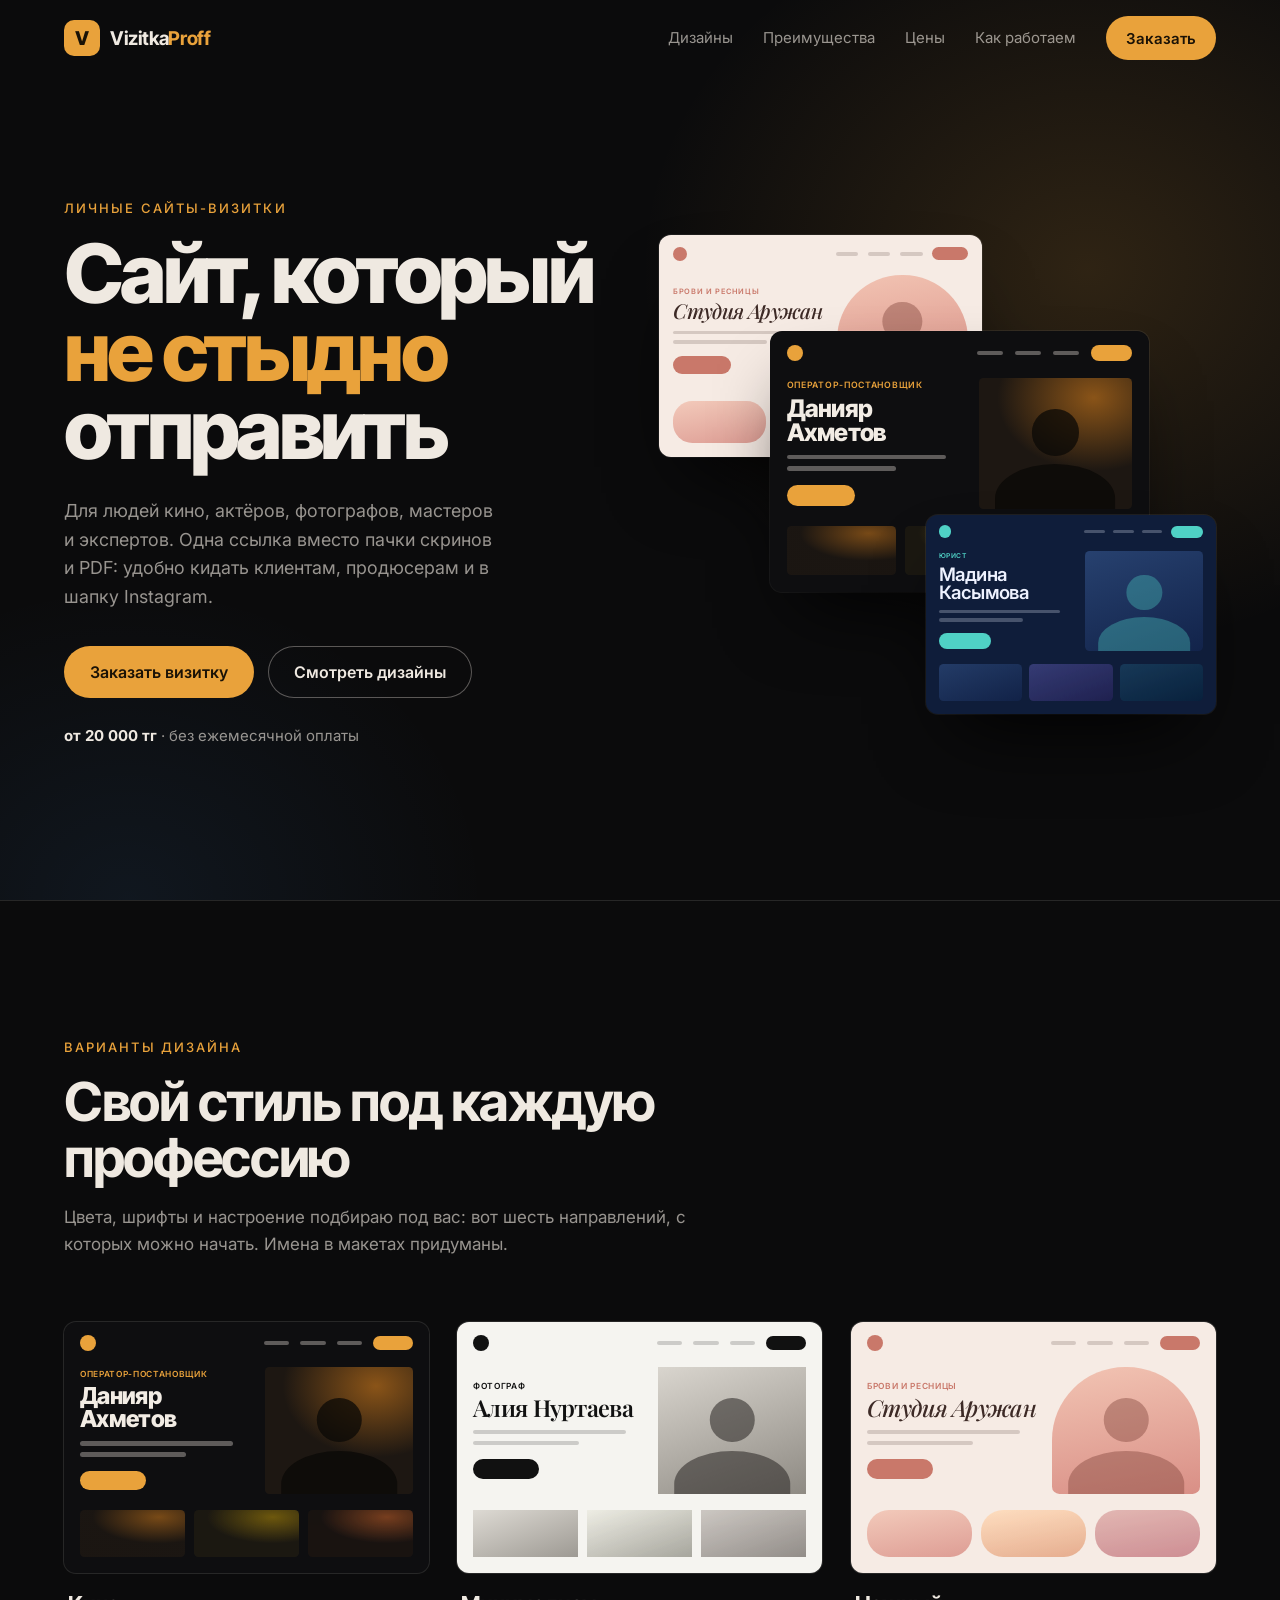
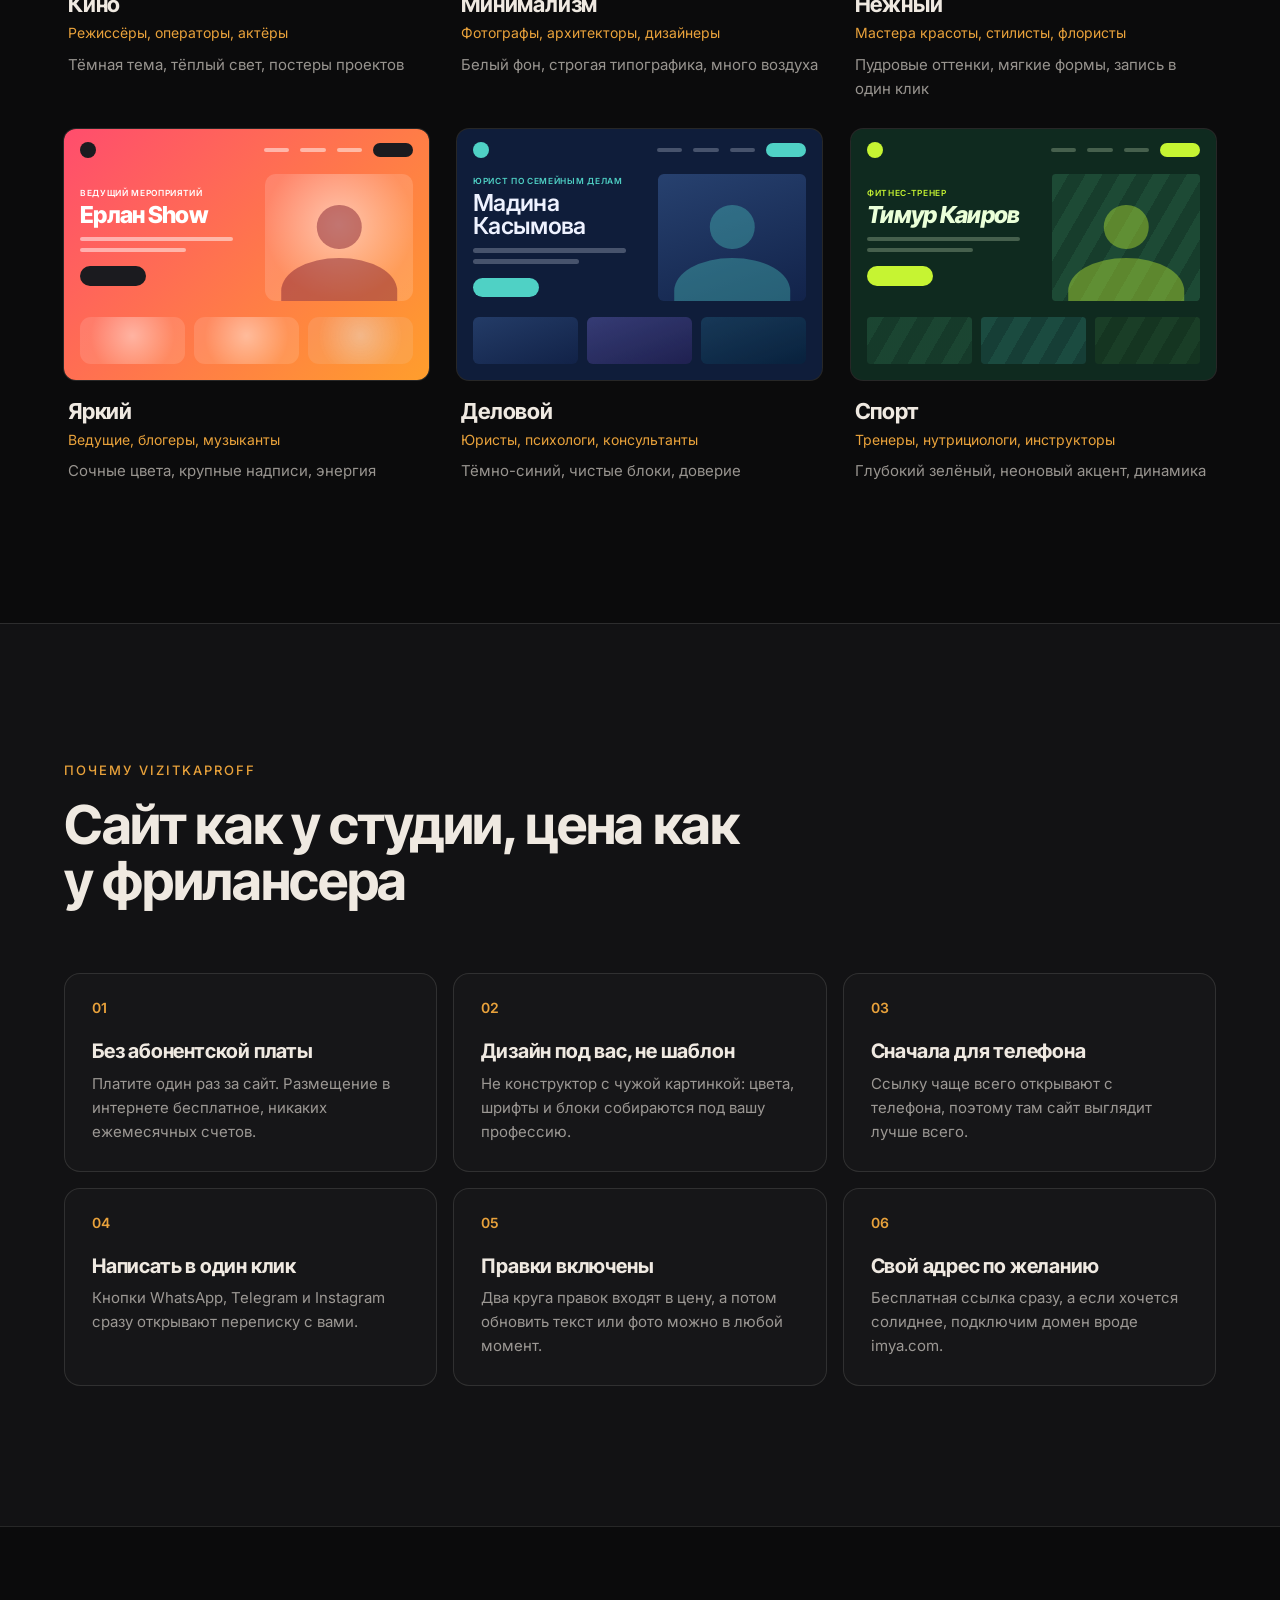
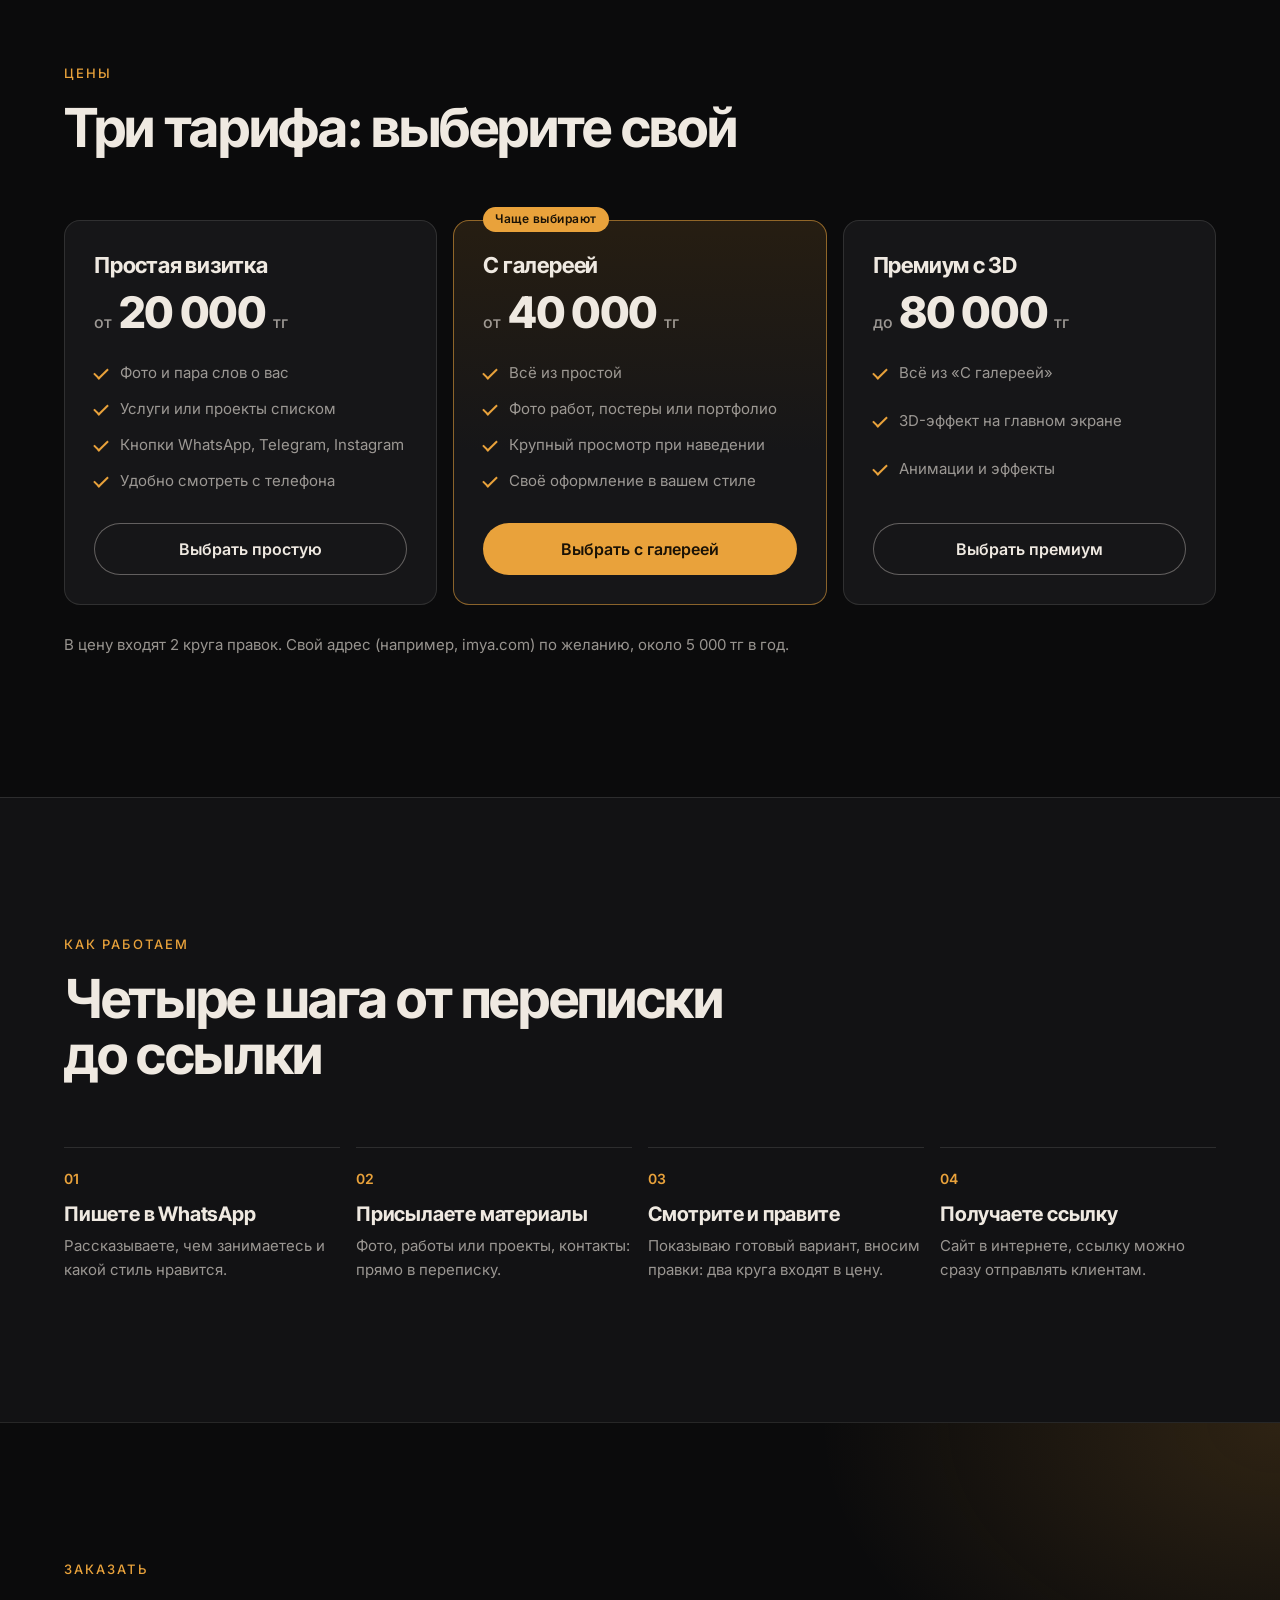
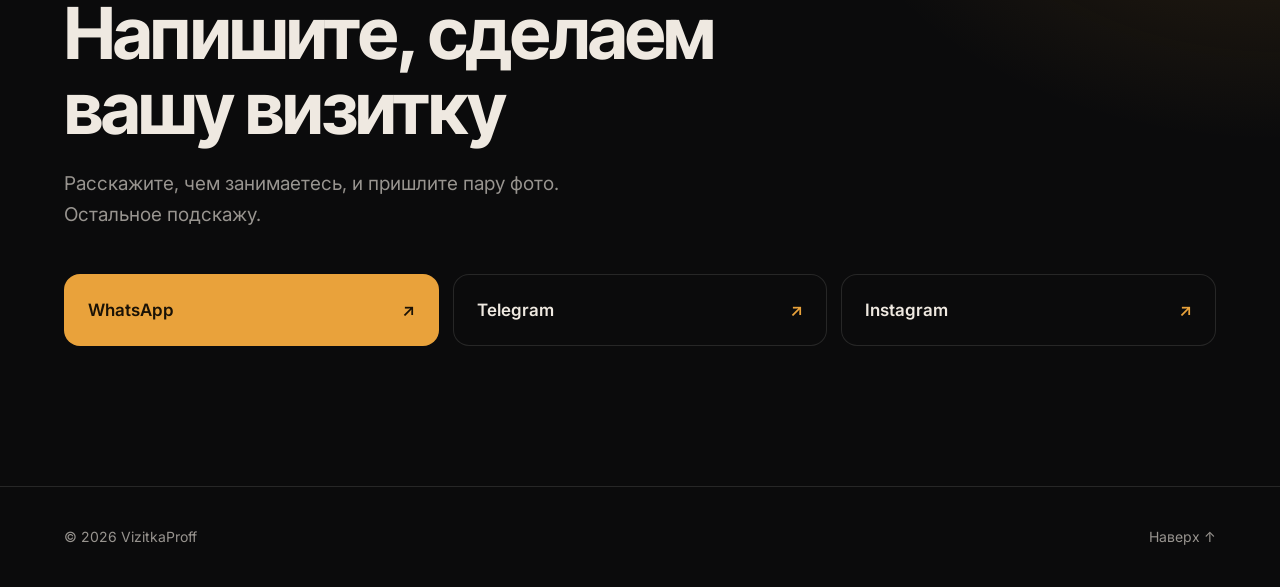
==== index.html @ f370907d "Номер версии у стилей, чтобы браузер не показывал старую копию Co-Authored-By: Claude Opus 5.5 <nore" ====
﻿<!doctype html>
<html lang="ru">
<head>
  <meta charset="utf-8" />
  <meta name="viewport" content="width=device-width, initial-scale=1" />
  <title>VizitkaProff — личные сайты-визитки от 20 000 тг</title>
  <meta name="description" content="Личные сайты-визитки для людей кино, актёров, фотографов, мастеров и экспертов. Простая визитка от 20 000 тг, премиум с 3D до 80 000 тг." />
  <meta property="og:title" content="VizitkaProff — личные сайты-визитки" />
  <meta property="og:description" content="Одна ссылка вместо пачки скринов и PDF. Простая визитка от 20 000 тг." />
  <meta property="og:type" content="website" />
  <meta name="theme-color" content="#0b0b0c" />
  <link rel="icon" href="data:image/svg+xml,%3Csvg xmlns='http://www.w3.org/2000/svg' viewBox='0 0 64 64'%3E%3Crect width='64' height='64' rx='14' fill='%23e9a23b'/%3E%3Ctext x='32' y='44' font-family='Arial' font-weight='800' font-size='34' fill='%231a1206' text-anchor='middle'%3EV%3C/text%3E%3C/svg%3E" />
  <link rel="preconnect" href="https://fonts.googleapis.com" />
  <link rel="preconnect" href="https://fonts.gstatic.com" crossorigin />
  <link href="https://fonts.googleapis.com/css2?family=Inter+Tight:wght@600;700;800&family=Inter:wght@400;500;600&family=Playfair+Display:ital,wght@0,600;1,500&display=swap" rel="stylesheet" />
  <link rel="stylesheet" href="style.css?v=2" />
</head>
<body>
  <a class="skip" href="#main">К содержанию</a>

  <header class="nav" id="nav">
    <div class="wrap nav__row">
      <a class="logo" href="#top" aria-label="VizitkaProff — на главную">
        <span class="logo__mark">V</span><span class="logo__text">Vizitka<b>Proff</b></span>
      </a>
      <nav aria-label="Разделы">
        <ul class="nav__links">
          <li><a href="#styles">Дизайны</a></li>
          <li><a href="#why">Преимущества</a></li>
          <li><a href="#price">Цены</a></li>
          <li><a href="#how">Как работаем</a></li>
          <li><a class="btn btn--small" href="#contact">Заказать</a></li>
        </ul>
      </nav>
    </div>
  </header>

  <main id="main">
    <!-- Hero -->
    <section class="hero" id="top">
      <div class="wrap hero__grid">
        <div class="hero__text">
          <p class="eyebrow" data-enter="1">Личные сайты-визитки</p>
          <h1 data-enter="2">Сайт, который <span>не стыдно</span> отправить</h1>
          <p class="lead" data-enter="3">
            Для людей кино, актёров, фотографов, мастеров и экспертов.
            Одна ссылка вместо пачки скринов и PDF: удобно кидать клиентам, продюсерам и в шапку Instagram.
          </p>
          <div class="actions" data-enter="4">
            <a class="btn" href="#contact">Заказать визитку</a>
            <a class="btn btn--ghost" href="#styles">Смотреть дизайны</a>
          </div>
          <p class="hero__note" data-enter="5"><b>от 20 000 тг</b> · без ежемесячной оплаты</p>
        </div>
        <div class="hero__stack" data-enter="3">
          <div class="mock mock--beauty hero__mock hero__mock--1" aria-hidden="true"><div class="mock__in">
              <div class="mock__nav"><i class="mock__logo"></i><span></span><span></span><span></span><b></b></div>
              <div class="mock__hero">
                <div class="mock__text"><em>Брови и ресницы</em><strong>Студия Аружан</strong><span class="mock__line"></span><span class="mock__line mock__line--short"></span><i class="mock__btn"></i></div>
                <div class="mock__pic"></div>
              </div>
              <div class="mock__row"><i></i><i></i><i></i></div>
            </div></div>
          <div class="mock mock--cinema hero__mock hero__mock--2" aria-hidden="true"><div class="mock__in">
              <div class="mock__nav"><i class="mock__logo"></i><span></span><span></span><span></span><b></b></div>
              <div class="mock__hero">
                <div class="mock__text"><em>Оператор-постановщик</em><strong>Данияр Ахметов</strong><span class="mock__line"></span><span class="mock__line mock__line--short"></span><i class="mock__btn"></i></div>
                <div class="mock__pic"></div>
              </div>
              <div class="mock__row"><i></i><i></i><i></i></div>
            </div></div>
          <div class="mock mock--expert hero__mock hero__mock--3" aria-hidden="true"><div class="mock__in">
              <div class="mock__nav"><i class="mock__logo"></i><span></span><span></span><span></span><b></b></div>
              <div class="mock__hero">
                <div class="mock__text"><em>Юрист</em><strong>Мадина Касымова</strong><span class="mock__line"></span><span class="mock__line mock__line--short"></span><i class="mock__btn"></i></div>
                <div class="mock__pic"></div>
              </div>
              <div class="mock__row"><i></i><i></i><i></i></div>
            </div></div>
        </div>
      </div>
    </section>

    <!-- Варианты дизайна -->
    <section class="section" id="styles">
      <div class="wrap">
        <div class="head">
          <p class="eyebrow">Варианты дизайна</p>
          <h2>Свой стиль под каждую профессию</h2>
          <p class="muted">Цвета, шрифты и настроение подбираю под вас: вот шесть направлений, с которых можно начать.
            Имена в макетах придуманы.</p>
        </div>
        <ul class="styles">
          <li class="style-card">
            <div class="mock mock--cinema " aria-hidden="true"><div class="mock__in">
              <div class="mock__nav"><i class="mock__logo"></i><span></span><span></span><span></span><b></b></div>
              <div class="mock__hero">
                <div class="mock__text"><em>Оператор-постановщик</em><strong>Данияр Ахметов</strong><span class="mock__line"></span><span class="mock__line mock__line--short"></span><i class="mock__btn"></i></div>
                <div class="mock__pic"></div>
              </div>
              <div class="mock__row"><i></i><i></i><i></i></div>
            </div></div>
            <div class="style-card__meta">
              <h3>Кино</h3>
              <p class="style-card__who">Режиссёры, операторы, актёры</p>
              <p>Тёмная тема, тёплый свет, постеры проектов</p>
            </div>
          </li>
          <li class="style-card">
            <div class="mock mock--minimal " aria-hidden="true"><div class="mock__in">
              <div class="mock__nav"><i class="mock__logo"></i><span></span><span></span><span></span><b></b></div>
              <div class="mock__hero">
                <div class="mock__text"><em>Фотограф</em><strong>Алия Нуртаева</strong><span class="mock__line"></span><span class="mock__line mock__line--short"></span><i class="mock__btn"></i></div>
                <div class="mock__pic"></div>
              </div>
              <div class="mock__row"><i></i><i></i><i></i></div>
            </div></div>
            <div class="style-card__meta">
              <h3>Минимализм</h3>
              <p class="style-card__who">Фотографы, архитекторы, дизайнеры</p>
              <p>Белый фон, строгая типографика, много воздуха</p>
            </div>
          </li>
          <li class="style-card">
            <div class="mock mock--beauty " aria-hidden="true"><div class="mock__in">
              <div class="mock__nav"><i class="mock__logo"></i><span></span><span></span><span></span><b></b></div>
              <div class="mock__hero">
                <div class="mock__text"><em>Брови и ресницы</em><strong>Студия Аружан</strong><span class="mock__line"></span><span class="mock__line mock__line--short"></span><i class="mock__btn"></i></div>
                <div class="mock__pic"></div>
              </div>
              <div class="mock__row"><i></i><i></i><i></i></div>
            </div></div>
            <div class="style-card__meta">
              <h3>Нежный</h3>
              <p class="style-card__who">Мастера красоты, стилисты, флористы</p>
              <p>Пудровые оттенки, мягкие формы, запись в один клик</p>
            </div>
          </li>
          <li class="style-card">
            <div class="mock mock--bright " aria-hidden="true"><div class="mock__in">
              <div class="mock__nav"><i class="mock__logo"></i><span></span><span></span><span></span><b></b></div>
              <div class="mock__hero">
                <div class="mock__text"><em>Ведущий мероприятий</em><strong>Ерлан Show</strong><span class="mock__line"></span><span class="mock__line mock__line--short"></span><i class="mock__btn"></i></div>
                <div class="mock__pic"></div>
              </div>
              <div class="mock__row"><i></i><i></i><i></i></div>
            </div></div>
            <div class="style-card__meta">
              <h3>Яркий</h3>
              <p class="style-card__who">Ведущие, блогеры, музыканты</p>
              <p>Сочные цвета, крупные надписи, энергия</p>
            </div>
          </li>
          <li class="style-card">
            <div class="mock mock--expert " aria-hidden="true"><div class="mock__in">
              <div class="mock__nav"><i class="mock__logo"></i><span></span><span></span><span></span><b></b></div>
              <div class="mock__hero">
                <div class="mock__text"><em>Юрист по семейным делам</em><strong>Мадина Касымова</strong><span class="mock__line"></span><span class="mock__line mock__line--short"></span><i class="mock__btn"></i></div>
                <div class="mock__pic"></div>
              </div>
              <div class="mock__row"><i></i><i></i><i></i></div>
            </div></div>
            <div class="style-card__meta">
              <h3>Деловой</h3>
              <p class="style-card__who">Юристы, психологи, консультанты</p>
              <p>Тёмно-синий, чистые блоки, доверие</p>
            </div>
          </li>
          <li class="style-card">
            <div class="mock mock--sport " aria-hidden="true"><div class="mock__in">
              <div class="mock__nav"><i class="mock__logo"></i><span></span><span></span><span></span><b></b></div>
              <div class="mock__hero">
                <div class="mock__text"><em>Фитнес-тренер</em><strong>Тимур Каиров</strong><span class="mock__line"></span><span class="mock__line mock__line--short"></span><i class="mock__btn"></i></div>
                <div class="mock__pic"></div>
              </div>
              <div class="mock__row"><i></i><i></i><i></i></div>
            </div></div>
            <div class="style-card__meta">
              <h3>Спорт</h3>
              <p class="style-card__who">Тренеры, нутрициологи, инструкторы</p>
              <p>Глубокий зелёный, неоновый акцент, динамика</p>
            </div>
          </li>
        </ul>
      </div>
    </section>

    <!-- Преимущества -->
    <section class="section section--alt" id="why">
      <div class="wrap">
        <div class="head">
          <p class="eyebrow">Почему VizitkaProff</p>
          <h2>Сайт как у студии, цена как у фрилансера</h2>
        </div>
        <ul class="features">
          <li><span class="features__num">01</span><h3>Без абонентской платы</h3><p>Платите один раз за сайт. Размещение в интернете бесплатное, никаких ежемесячных счетов.</p></li>
          <li><span class="features__num">02</span><h3>Дизайн под вас, не шаблон</h3><p>Не конструктор с чужой картинкой: цвета, шрифты и блоки собираются под вашу профессию.</p></li>
          <li><span class="features__num">03</span><h3>Сначала для телефона</h3><p>Ссылку чаще всего открывают с телефона, поэтому там сайт выглядит лучше всего.</p></li>
          <li><span class="features__num">04</span><h3>Написать в один клик</h3><p>Кнопки WhatsApp, Telegram и Instagram сразу открывают переписку с вами.</p></li>
          <li><span class="features__num">05</span><h3>Правки включены</h3><p>Два круга правок входят в цену, а потом обновить текст или фото можно в любой момент.</p></li>
          <li><span class="features__num">06</span><h3>Свой адрес по желанию</h3><p>Бесплатная ссылка сразу, а если хочется солиднее, подключим домен вроде imya.com.</p></li>
        </ul>
      </div>
    </section>

    <!-- Цены -->
    <section class="section" id="price">
      <div class="wrap">
        <div class="head">
          <p class="eyebrow">Цены</p>
          <h2>Три тарифа: выберите свой</h2>
        </div>
        <div class="plans">
          <article class="plan">
            <h3>Простая визитка</h3>
            <p class="plan__price"><small>от</small> 20 000 <small>тг</small></p>
            <ul>
              <li>Фото и пара слов о вас</li>
              <li>Услуги или проекты списком</li>
              <li>Кнопки WhatsApp, Telegram, Instagram</li>
              <li>Удобно смотреть с телефона</li>
            </ul>
            <a class="btn btn--ghost" href="https://wa.me/77089899151?text=%D0%97%D0%B4%D1%80%D0%B0%D0%B2%D1%81%D1%82%D0%B2%D1%83%D0%B9%D1%82%D0%B5!%20%D0%A5%D0%BE%D1%87%D1%83%20%D0%BF%D1%80%D0%BE%D1%81%D1%82%D1%83%D1%8E%20%D0%B2%D0%B8%D0%B7%D0%B8%D1%82%D0%BA%D1%83." target="_blank" rel="noopener">Выбрать простую</a>
          </article>
          <article class="plan plan--main">
            <span class="plan__tag">Чаще выбирают</span>
            <h3>С галереей</h3>
            <p class="plan__price"><small>от</small> 40 000 <small>тг</small></p>
            <ul>
              <li>Всё из простой</li>
              <li>Фото работ, постеры или портфолио</li>
              <li>Крупный просмотр при наведении</li>
              <li>Своё оформление в вашем стиле</li>
            </ul>
            <a class="btn" href="https://wa.me/77089899151?text=%D0%97%D0%B4%D1%80%D0%B0%D0%B2%D1%81%D1%82%D0%B2%D1%83%D0%B9%D1%82%D0%B5!%20%D0%A5%D0%BE%D1%87%D1%83%20%D0%B2%D0%B8%D0%B7%D0%B8%D1%82%D0%BA%D1%83%20%D1%81%20%D0%B3%D0%B0%D0%BB%D0%B5%D1%80%D0%B5%D0%B5%D0%B9." target="_blank" rel="noopener">Выбрать с галереей</a>
          </article>
          <article class="plan">
            <h3>Премиум с 3D</h3>
            <p class="plan__price"><small>до</small> 80 000 <small>тг</small></p>
            <ul>
              <li>Всё из «С галереей»</li>
              <li>3D-эффект на главном экране</li>
              <li>Анимации и эффекты</li>
            </ul>
            <a class="btn btn--ghost" href="https://wa.me/77089899151?text=%D0%97%D0%B4%D1%80%D0%B0%D0%B2%D1%81%D1%82%D0%B2%D1%83%D0%B9%D1%82%D0%B5!%20%D0%A5%D0%BE%D1%87%D1%83%20%D0%BF%D1%80%D0%B5%D0%BC%D0%B8%D1%83%D0%BC%20%D0%B2%D0%B8%D0%B7%D0%B8%D1%82%D0%BA%D1%83%20%D1%81%203D." target="_blank" rel="noopener">Выбрать премиум</a>
          </article>
        </div>
        <p class="plans__note">В цену входят 2 круга правок. Свой адрес (например, imya.com) по желанию, около 5 000 тг в год.</p>
      </div>
    </section>

    <!-- Как работаем -->
    <section class="section section--alt" id="how">
      <div class="wrap">
        <div class="head">
          <p class="eyebrow">Как работаем</p>
          <h2>Четыре шага от переписки до ссылки</h2>
        </div>
        <ol class="steps">
          <li><b>01</b><h3>Пишете в WhatsApp</h3><p>Рассказываете, чем занимаетесь и какой стиль нравится.</p></li>
          <li><b>02</b><h3>Присылаете материалы</h3><p>Фото, работы или проекты, контакты: прямо в переписку.</p></li>
          <li><b>03</b><h3>Смотрите и правите</h3><p>Показываю готовый вариант, вносим правки: два круга входят в цену.</p></li>
          <li><b>04</b><h3>Получаете ссылку</h3><p>Сайт в интернете, ссылку можно сразу отправлять клиентам.</p></li>
        </ol>
      </div>
    </section>

    <!-- Контакты -->
    <section class="section contact" id="contact">
      <div class="wrap">
        <p class="eyebrow">Заказать</p>
        <h2 class="contact__title">Напишите, сделаем вашу визитку</h2>
        <p class="contact__lead">Расскажите, чем занимаетесь, и пришлите пару фото. Остальное подскажу.</p>
        <ul class="contact__links">
          <li><a class="contact__link contact__link--main" href="https://wa.me/77089899151?text=%D0%97%D0%B4%D1%80%D0%B0%D0%B2%D1%81%D1%82%D0%B2%D1%83%D0%B9%D1%82%D0%B5!%20%D0%A5%D0%BE%D1%87%D1%83%20%D1%81%D0%B0%D0%B9%D1%82-%D0%B2%D0%B8%D0%B7%D0%B8%D1%82%D0%BA%D1%83." target="_blank" rel="noopener">WhatsApp <span aria-hidden="true">↗</span></a></li>
          <li><a class="contact__link" href="https://t.me/OkaySkay" target="_blank" rel="noopener">Telegram <span aria-hidden="true">↗</span></a></li>
          <li><a class="contact__link" href="https://www.instagram.com/okayskay" target="_blank" rel="noopener">Instagram <span aria-hidden="true">↗</span></a></li>
        </ul>
      </div>
    </section>
  </main>

  <footer class="footer">
    <div class="wrap footer__row">
      <span>© <span id="year"></span> VizitkaProff</span>
      <a href="#top">Наверх ↑</a>
    </div>
  </footer>

  <script>
    document.getElementById("year").textContent = new Date().getFullYear();
    const nav = document.getElementById("nav");
    const onScroll = () => nav.classList.toggle("is-solid", scrollY > 30);
    addEventListener("scroll", onScroll, { passive: true });
    onScroll();
  </script>
</body>
</html>
---- style.css ----
:root {
  --bg: #0b0b0c;
  --bg-2: #121214;
  --card: #161618;
  --line: rgba(239, 233, 225, 0.12);
  --ink: #efe9e1;
  --muted: rgba(239, 233, 225, 0.62);
  --accent: #e9a23b;
  --accent-ink: #1a1206;
  --radius: 16px;
  --wrap: min(1200px, 100% - 2 * clamp(20px, 5vw, 64px));
  --display: "Inter Tight", "Inter", system-ui, sans-serif;
  --body: "Inter", system-ui, -apple-system, "Segoe UI", sans-serif;
  --ease: cubic-bezier(0.2, 0.7, 0.2, 1);
}

*, *::before, *::after { box-sizing: border-box; }
html { scroll-behavior: smooth; background: var(--bg); }
body { margin: 0; background: var(--bg); color: var(--ink); font: 400 17px/1.6 var(--body); -webkit-font-smoothing: antialiased; }
h1, h2, h3 { font-family: var(--display); font-weight: 700; line-height: 1.04; letter-spacing: -0.025em; margin: 0; }
h2 { font-size: clamp(30px, 4.2vw, 54px); max-width: 20ch; }
h3 { font-size: 20px; letter-spacing: -0.01em; }
p { margin: 0; }
a { color: inherit; text-decoration: none; }
ul, ol { margin: 0; padding: 0; list-style: none; }
img { display: block; max-width: 100%; height: auto; }

.wrap { width: var(--wrap); margin-inline: auto; }
.muted { color: var(--muted); }
.eyebrow { font: 500 13px/1 var(--body); letter-spacing: 0.16em; text-transform: uppercase; color: var(--accent); margin-bottom: 20px; }
.skip { position: absolute; left: 16px; top: -60px; z-index: 100; background: var(--accent); color: var(--accent-ink); padding: 12px 18px; border-radius: 8px; }
.skip:focus { top: 16px; }
:focus-visible { outline: 2px solid var(--accent); outline-offset: 3px; border-radius: 4px; }

/* Кнопки */
.btn {
  display: inline-flex; align-items: center; justify-content: center; min-height: 52px; padding: 0 26px;
  border-radius: 999px; background: var(--accent); color: var(--accent-ink); font: 600 16px/1 var(--body);
  transition: transform 0.25s var(--ease), box-shadow 0.25s, background 0.25s;
}
.btn:hover { transform: translateY(-2px); box-shadow: 0 10px 30px -10px rgba(233, 162, 59, 0.6); }
.btn:active { transform: translateY(0) scale(0.98); }
.btn--ghost { background: transparent; color: var(--ink); box-shadow: inset 0 0 0 1px rgba(239, 233, 225, 0.35); }
.btn--ghost:hover { background: rgba(239, 233, 225, 0.08); box-shadow: inset 0 0 0 1px var(--ink); }
.btn--small { min-height: 44px; padding: 0 20px; font-size: 15px; }

/* Навигация */
.nav { position: fixed; inset: 0 0 auto; z-index: 50; border-bottom: 1px solid transparent; transition: background 0.3s, border-color 0.3s; }
.nav.is-solid { background: rgba(11, 11, 12, 0.75); backdrop-filter: blur(14px); border-color: var(--line); }
.nav__row { display: flex; align-items: center; justify-content: space-between; height: 76px; }
.logo { display: flex; align-items: center; gap: 10px; min-height: 44px; }
.logo__mark { display: grid; place-items: center; width: 36px; height: 36px; border-radius: 10px; background: var(--accent); color: var(--accent-ink); font: 800 19px/1 var(--display); }
.logo__text { font: 700 19px/1 var(--display); letter-spacing: -0.02em; }
.logo__text b { color: var(--accent); font-weight: 700; }
.nav__links { display: flex; align-items: center; gap: 30px; }
.nav__links a:not(.btn) { position: relative; font-size: 15px; color: var(--muted); padding: 12px 0; transition: color 0.2s; }
.nav__links a:not(.btn)::after { content: ""; position: absolute; left: 0; right: 0; bottom: 6px; height: 1px; background: var(--ink); transform: scaleX(0); transform-origin: left; transition: transform 0.3s var(--ease); }
.nav__links a:not(.btn):hover { color: var(--ink); }
.nav__links a:not(.btn):hover::after { transform: scaleX(1); }

/* Hero */
.hero {
  min-height: 100svh; display: flex; align-items: center; padding: 120px 0 70px; overflow: hidden;
  background:
    radial-gradient(50% 60% at 85% 30%, rgba(233, 162, 59, 0.16), transparent 70%),
    radial-gradient(40% 50% at 10% 100%, rgba(79, 163, 255, 0.08), transparent 70%),
    var(--bg);
}
.hero__grid { display: grid; grid-template-columns: 1fr 1.05fr; gap: clamp(40px, 5vw, 80px); align-items: center; }
.hero h1 { font-size: clamp(44px, 6.4vw, 92px); font-weight: 800; letter-spacing: -0.045em; line-height: 0.95; margin-bottom: 28px; }
.hero h1 span { color: var(--accent); }
.lead { font-size: clamp(17px, 1.4vw, 20px); color: var(--muted); max-width: 40ch; margin-bottom: 34px; }
.actions { display: flex; flex-wrap: wrap; gap: 14px; margin-bottom: 26px; }
.hero__note { color: var(--muted); font-size: 15px; }
.hero__note b { color: var(--ink); }

[data-enter] { opacity: 0; transform: translateY(24px); animation: enter 0.9s var(--ease) forwards; }
[data-enter="2"] { animation-delay: 0.08s; }
[data-enter="3"] { animation-delay: 0.2s; }
[data-enter="4"] { animation-delay: 0.3s; }
[data-enter="5"] { animation-delay: 0.4s; }
@keyframes enter { to { opacity: 1; transform: none; } }

/* Стопка макетов в hero */
.hero__stack { position: relative; aspect-ratio: 1 / 0.86; }
.hero__mock { position: absolute; box-shadow: 0 40px 80px -30px rgba(0, 0, 0, 0.95), 0 0 0 1px rgba(255, 255, 255, 0.07); }
.hero__mock--1 { width: 58%; left: 0; top: 0; }
.hero__mock--2 { width: 68%; left: 20%; top: 20%; z-index: 2; }
.hero__mock--3 { width: 52%; right: 0; bottom: 0; z-index: 3; }

/* ---------- Мини-макет сайта ---------- */
.mock {
  --m-bg: #0e0e10; --m-ink: #f2ece4; --m-muted: rgba(242, 236, 228, 0.35); --m-accent: #e9a23b; --m-btn-ink: #1a1206;
  --m-font: "Inter Tight", sans-serif; --m-weight: 800; --m-style: normal; --m-r: 1.2cqw;
  --m-pic: radial-gradient(80% 70% at 70% 20%, #7a4a14, #1c1612 70%);
  --m-person: rgba(10, 8, 6, 0.75);
  container-type: inline-size;
  aspect-ratio: 16 / 11; border-radius: 12px; overflow: hidden;
  background: var(--m-bg); color: var(--m-ink);
}
.mock__in { height: 100%; display: flex; flex-direction: column; padding: 3.6cqw 4.4cqw 4.4cqw; gap: 4.4cqw; }
.mock__nav { display: flex; align-items: center; gap: 3cqw; }
.mock__logo { width: 4.4cqw; height: 4.4cqw; border-radius: 50%; background: var(--m-accent); margin-right: auto; }
.mock__nav span { width: 7cqw; height: 1.1cqw; border-radius: 1cqw; background: var(--m-muted); }
.mock__nav b { width: 11cqw; height: 4cqw; border-radius: 4cqw; background: var(--m-accent); }
.mock__hero { flex: 1; display: grid; grid-template-columns: 1.15fr 1fr; gap: 4cqw; align-items: center; min-height: 0; }
.mock__text { display: flex; flex-direction: column; gap: 1.8cqw; }
.mock__text em { font: 600 2.3cqw/1 var(--body); font-style: normal; letter-spacing: 0.08em; text-transform: uppercase; color: var(--m-accent); }
.mock__text strong { font-family: var(--m-font); font-weight: var(--m-weight); font-style: var(--m-style); font-size: 6.4cqw; line-height: 0.98; letter-spacing: -0.03em; margin-bottom: 1cqw; }
.mock__line { height: 1.2cqw; width: 90%; border-radius: 1cqw; background: var(--m-muted); }
.mock__line--short { width: 62%; }
.mock__btn { margin-top: 2cqw; width: 18cqw; height: 5.4cqw; border-radius: 5cqw; background: var(--m-accent); }
.mock__pic { position: relative; height: 100%; min-height: 26cqw; border-radius: var(--m-r); background: var(--m-pic); overflow: hidden; }
/* условный портрет: голова и плечи */
.mock__pic::before { content: ""; position: absolute; left: 50%; top: 24%; width: 30%; aspect-ratio: 1; border-radius: 50%; transform: translateX(-50%); background: var(--m-person); }
.mock__pic::after { content: ""; position: absolute; left: 50%; bottom: -18%; width: 78%; height: 52%; border-radius: 50% 50% 0 0; transform: translateX(-50%); background: var(--m-person); }
.mock__row { display: grid; grid-template-columns: repeat(3, 1fr); gap: 2.4cqw; height: 13cqw; }
.mock__row i { border-radius: var(--m-r); background: var(--m-pic); opacity: 0.85; }
.mock__row i:nth-child(2) { filter: hue-rotate(18deg) brightness(1.1); }
.mock__row i:nth-child(3) { filter: hue-rotate(-14deg) brightness(0.9); }

.mock--cinema { --m-pic: radial-gradient(90% 80% at 75% 15%, #8a5418, #1d1712 70%); }
.mock--minimal {
  --m-bg: #f5f4f0; --m-ink: #111; --m-muted: rgba(17, 17, 17, 0.18); --m-accent: #111; --m-font: "Playfair Display", serif; --m-weight: 600; --m-r: 0;
  --m-pic: linear-gradient(160deg, #d9d5ce, #8e8a83); --m-person: rgba(40, 38, 35, 0.55);
}
.mock--beauty {
  --m-bg: #f6ebe4; --m-ink: #3d2a26; --m-muted: rgba(61, 42, 38, 0.18); --m-accent: #c9786a; --m-font: "Playfair Display", serif; --m-weight: 500; --m-style: italic; --m-r: 6cqw;
  --m-pic: linear-gradient(170deg, #f2c4b3, #d98f86); --m-person: rgba(120, 60, 52, 0.4);
}
.mock--beauty .mock__pic { border-radius: 20cqw 20cqw 2cqw 2cqw; }
.mock--bright {
  --m-bg: linear-gradient(135deg, #ff4d6d, #ff9e2c); --m-ink: #fff; --m-muted: rgba(255, 255, 255, 0.5); --m-accent: #1b1b1f; --m-r: 3cqw;
  --m-pic: radial-gradient(circle at 50% 40%, rgba(255, 255, 255, 0.55), rgba(255, 255, 255, 0.15) 70%); --m-person: rgba(120, 20, 40, 0.45);
}
.mock--bright .mock__text em { color: #fff; }
.mock--expert {
  --m-bg: #0f1d3a; --m-ink: #eef2ff; --m-muted: rgba(238, 242, 255, 0.25); --m-accent: #4fd1c5; --m-font: "Inter", sans-serif; --m-weight: 600; --m-r: 1.6cqw;
  --m-pic: linear-gradient(160deg, #27416f, #12234a); --m-person: rgba(79, 209, 197, 0.35);
}
.mock--sport {
  --m-bg: #0f2a1f; --m-ink: #eaffd8; --m-muted: rgba(234, 255, 216, 0.25); --m-accent: #c6f432; --m-btn-ink: #0f2a1f; --m-style: italic; --m-r: 1cqw;
  --m-pic: repeating-linear-gradient(120deg, #1d4a35 0 4cqw, #173d2c 4cqw 8cqw); --m-person: rgba(198, 244, 50, 0.4);
}

/* Карточки стилей */
.styles { display: grid; grid-template-columns: repeat(3, 1fr); gap: clamp(18px, 2.4vw, 28px); }
.style-card .mock { box-shadow: 0 0 0 1px var(--line); transition: transform 0.35s var(--ease), box-shadow 0.35s; }
.style-card:hover .mock { transform: translateY(-4px); box-shadow: 0 30px 60px -30px rgba(0, 0, 0, 0.9), 0 0 0 1px rgba(255, 255, 255, 0.18); }
.style-card__meta { padding: 20px 4px 0; }
.style-card__meta h3 { font-size: 22px; margin-bottom: 6px; }
.style-card__who { color: var(--accent); font-size: 14px; margin-bottom: 8px; }
.style-card__meta p:last-child { color: var(--muted); font-size: 15px; }

/* Секции */
.section { padding: clamp(84px, 11vw, 140px) 0; border-top: 1px solid var(--line); }
.section--alt { background: var(--bg-2); }
.head { margin-bottom: clamp(40px, 5vw, 64px); }
.head h2 { margin-bottom: 18px; }
.head .muted { max-width: 60ch; }

/* Что получаете */
.features { display: grid; grid-template-columns: repeat(3, 1fr); gap: 16px; }
.features li { padding: 28px; border-radius: var(--radius); background: var(--card); box-shadow: inset 0 0 0 1px var(--line); transition: transform 0.25s var(--ease); }
.features li:hover { transform: translateY(-2px); }
.features__num { display: block; font: 600 14px/1 var(--body); color: var(--accent); margin-bottom: 26px; }
.features h3 { margin-bottom: 10px; }
.features p { color: var(--muted); font-size: 15px; }

/* Цены */
.plans { display: grid; grid-template-columns: repeat(3, 1fr); gap: 16px; align-items: stretch; }
.plan { position: relative; display: flex; flex-direction: column; padding: 34px 30px 30px; border-radius: var(--radius); background: var(--card); box-shadow: inset 0 0 0 1px var(--line); }
.plan--main { background: linear-gradient(180deg, rgba(233, 162, 59, 0.12), var(--card) 60%); box-shadow: inset 0 0 0 1px rgba(233, 162, 59, 0.55); }
.plan__tag { position: absolute; top: -13px; left: 30px; padding: 5px 12px; border-radius: 999px; background: var(--accent); color: var(--accent-ink); font: 600 12px/1.2 var(--body); letter-spacing: 0.04em; }
.plan h3 { font-size: 22px; margin-bottom: 14px; }
.plan__price { font: 800 clamp(34px, 3.4vw, 44px)/1 var(--display); letter-spacing: -0.03em; margin-bottom: 26px; }
.plan__price small { font: 500 16px/1 var(--body); color: var(--muted); letter-spacing: 0; }
.plan ul { display: grid; gap: 12px; margin-bottom: 30px; flex: 1; }
.plan li { position: relative; padding-left: 26px; color: var(--muted); font-size: 15px; }
.plan li::before { content: ""; position: absolute; left: 0; top: 7px; width: 14px; height: 8px; border-left: 2px solid var(--accent); border-bottom: 2px solid var(--accent); transform: rotate(-45deg); }
.plan .btn { width: 100%; }
.plans__note { margin-top: 28px; color: var(--muted); font-size: 15px; }

/* Шаги */
.steps { display: grid; grid-template-columns: repeat(4, 1fr); gap: 16px; counter-reset: s; }
.steps li { padding-top: 24px; border-top: 1px solid var(--line); }
.steps b { display: block; font: 600 14px/1 var(--body); color: var(--accent); margin-bottom: 18px; }
.steps h3 { margin-bottom: 10px; }
.steps p { color: var(--muted); font-size: 15px; }

/* Контакты */
.contact { background: radial-gradient(60% 80% at 100% 0%, rgba(233, 162, 59, 0.16), transparent 60%), var(--bg); }
.contact__title { font-size: clamp(36px, 5.6vw, 80px); max-width: 15ch; margin-bottom: 24px; }
.contact__lead { color: var(--muted); font-size: 19px; margin-bottom: 44px; max-width: 46ch; }
.contact__links { display: grid; grid-template-columns: repeat(3, 1fr); gap: 14px; }
.contact__link {
  display: flex; justify-content: space-between; align-items: center; min-height: 72px; padding: 0 24px;
  border-radius: var(--radius); box-shadow: inset 0 0 0 1px var(--line); font: 600 17px/1 var(--body);
  transition: transform 0.25s var(--ease), background 0.25s, box-shadow 0.25s;
}
.contact__link span { color: var(--accent); transition: transform 0.25s var(--ease); }
.contact__link:hover { transform: translateY(-2px); background: rgba(239, 233, 225, 0.05); box-shadow: inset 0 0 0 1px rgba(239, 233, 225, 0.3); }
.contact__link:hover span { transform: translate(3px, -3px); }
.contact__link--main { background: var(--accent); color: var(--accent-ink); box-shadow: none; }
.contact__link--main span { color: var(--accent-ink); }
.contact__link--main:hover { background: #f0b04f; box-shadow: 0 10px 30px -10px rgba(233, 162, 59, 0.6); }

/* Подвал */
.footer { border-top: 1px solid var(--line); padding: 28px 0; color: var(--muted); font-size: 14px; }
.footer__row { display: flex; justify-content: space-between; align-items: center; gap: 16px; }
.footer a { min-height: 44px; display: inline-flex; align-items: center; }
.footer a:hover { color: var(--ink); }

/* Адаптив */
@media (max-width: 1024px) {
  .features, .styles { grid-template-columns: repeat(2, 1fr); }
  .steps { grid-template-columns: repeat(2, 1fr); row-gap: 36px; }
}
@media (max-width: 900px) {
  .hero__grid { grid-template-columns: 1fr; }
  .hero__stack { max-width: 560px; width: 100%; }
  .plans { grid-template-columns: 1fr; max-width: 520px; }
  .contact__links { grid-template-columns: 1fr; }
}
@media (max-width: 760px) {
  .nav__links li:not(:last-child) { display: none; }
  .hero { padding-top: 104px; }
  .actions .btn { flex: 1 1 100%; }
  .features, .steps, .styles { grid-template-columns: 1fr; }
}

@media (prefers-reduced-motion: reduce) {
  html { scroll-behavior: auto; }
  *, *::before, *::after { animation-duration: 0.01ms !important; animation-delay: 0s !important; transition-duration: 0.01ms !important; }
}
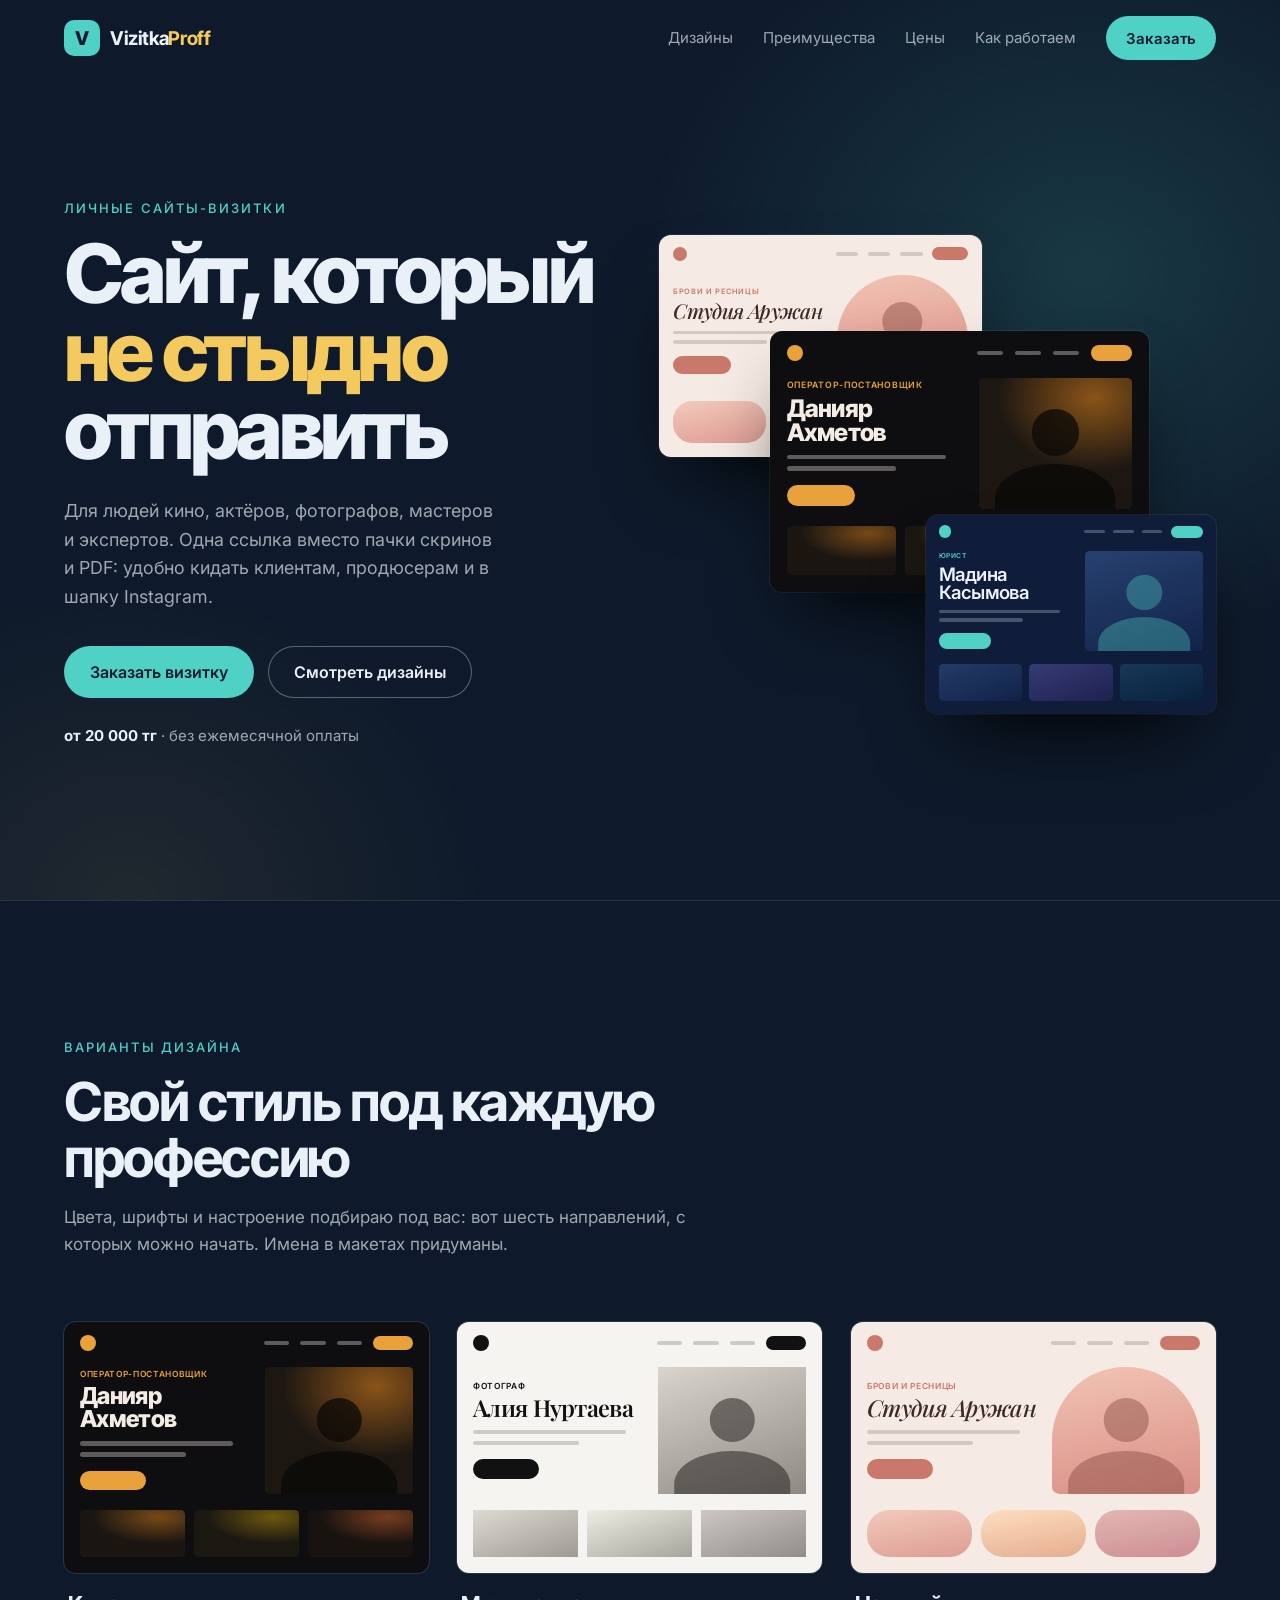
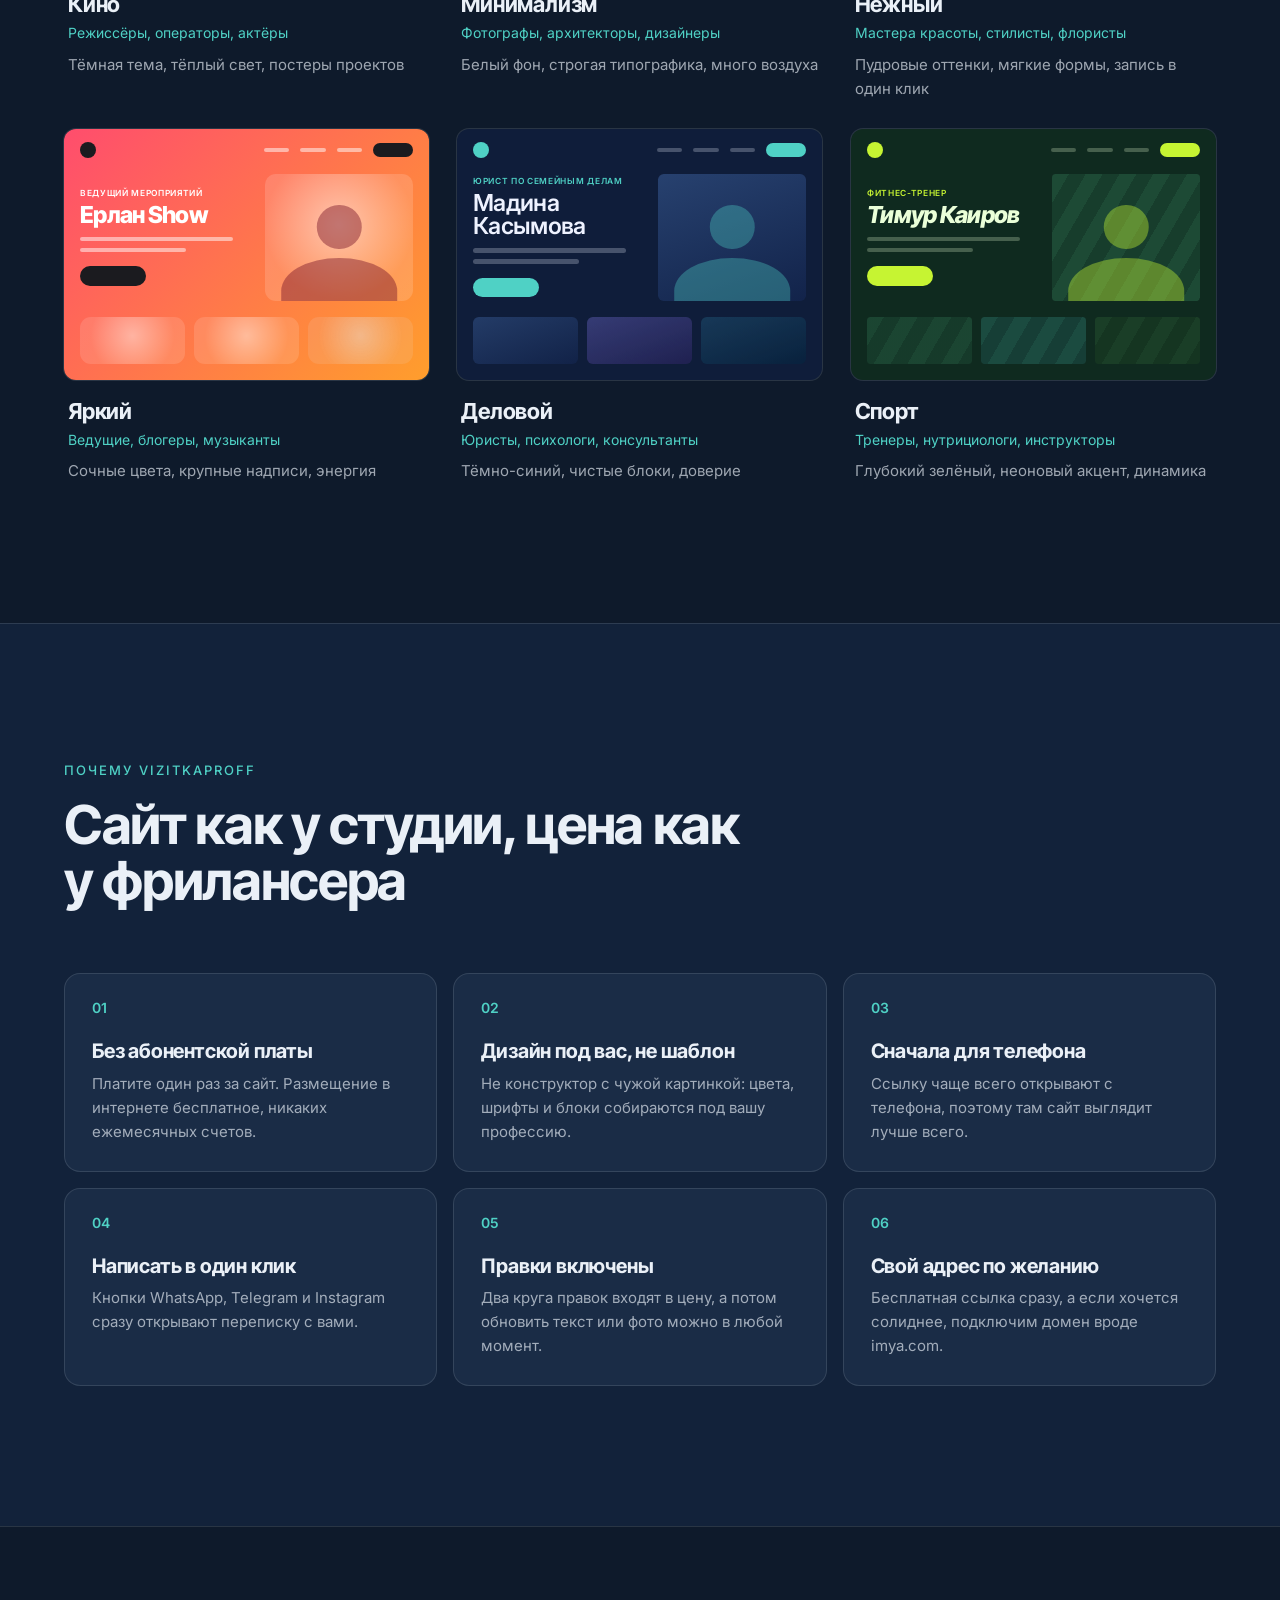
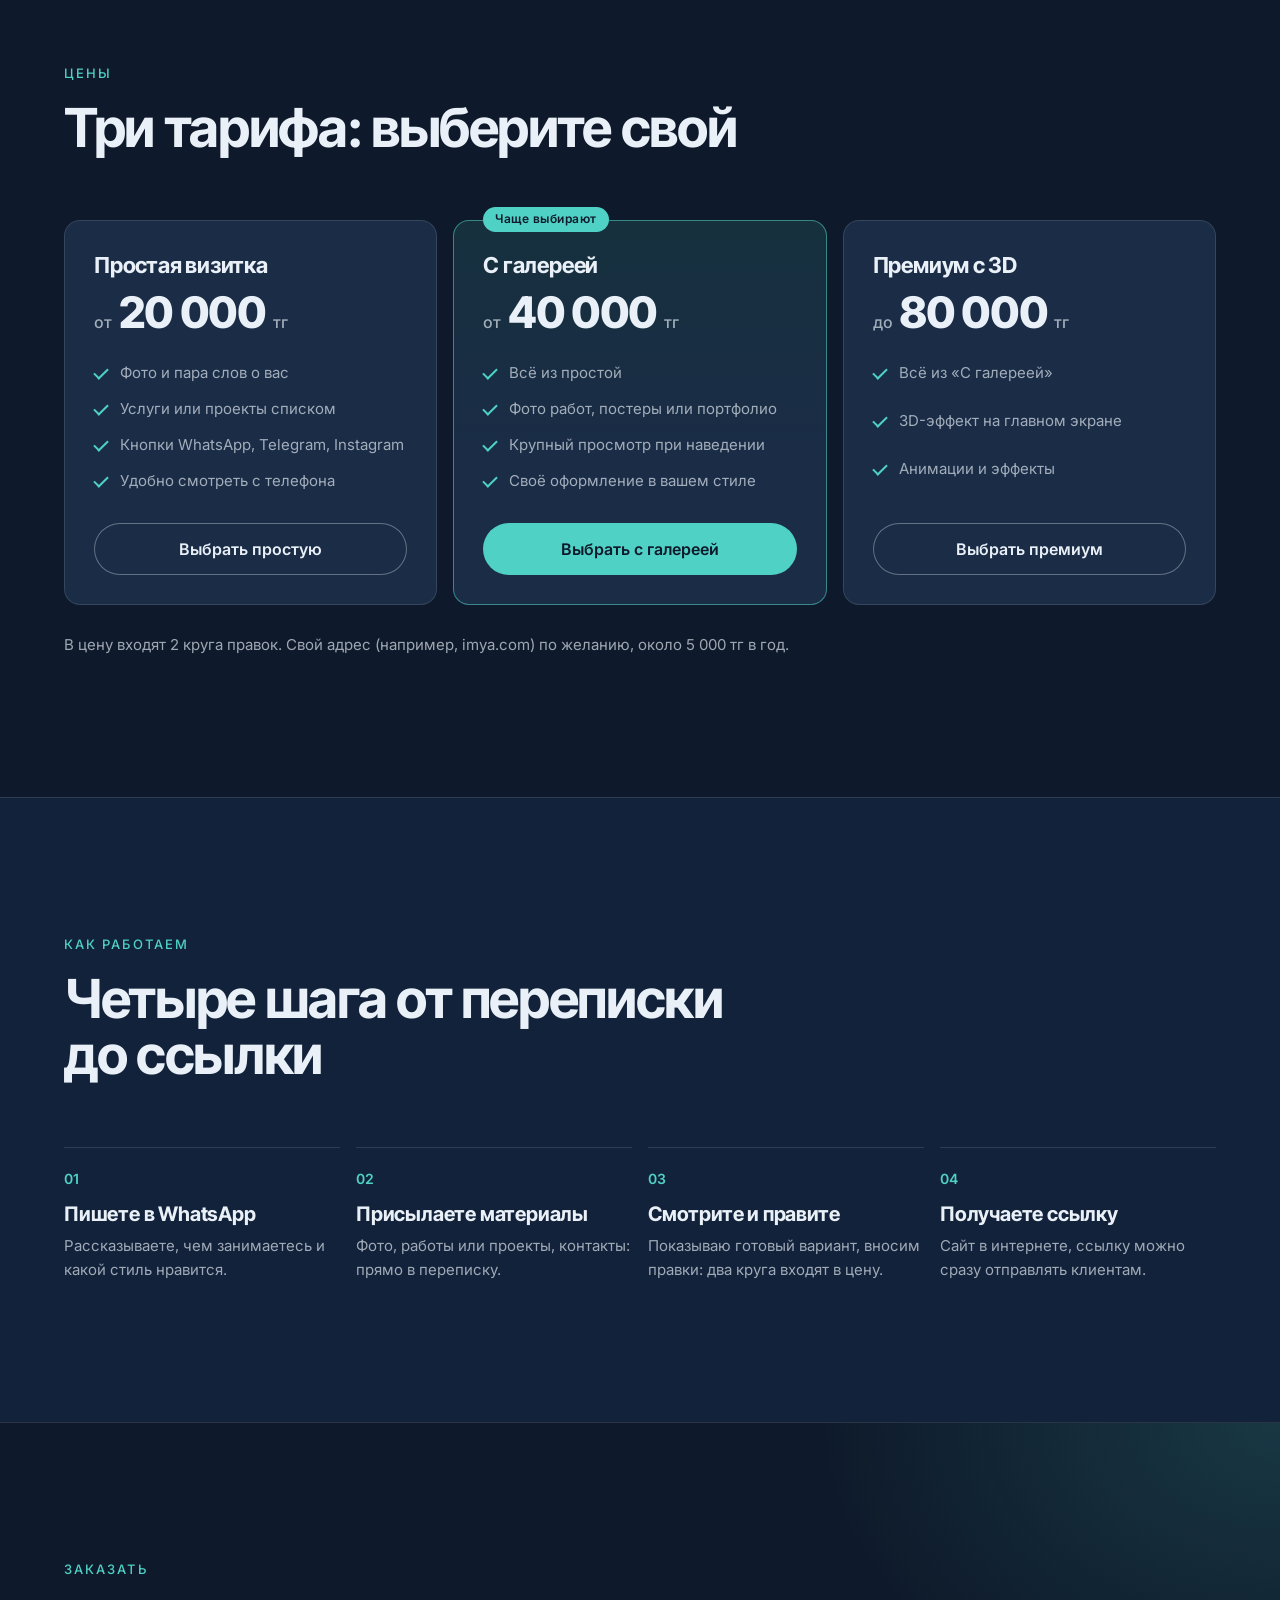
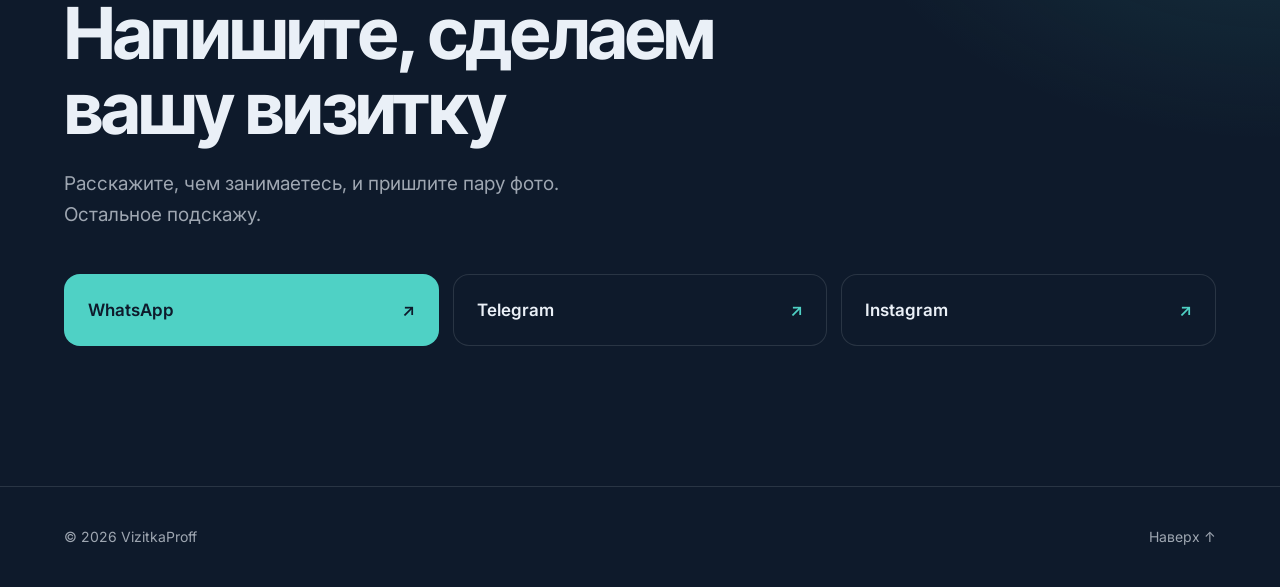
==== commit 4d0a3d36: "Палитра «Ночной синий»: тёмно-синий фон, бирюзовые кнопки, золотые акценты Co-Authored-By: Claude Op" ====
--- a/index.html
+++ b/index.html
@@ -8,12 +8,12 @@
   <meta property="og:title" content="VizitkaProff — личные сайты-визитки" />
   <meta property="og:description" content="Одна ссылка вместо пачки скринов и PDF. Простая визитка от 20 000 тг." />
   <meta property="og:type" content="website" />
-  <meta name="theme-color" content="#0b0b0c" />
-  <link rel="icon" href="data:image/svg+xml,%3Csvg xmlns='http://www.w3.org/2000/svg' viewBox='0 0 64 64'%3E%3Crect width='64' height='64' rx='14' fill='%23e9a23b'/%3E%3Ctext x='32' y='44' font-family='Arial' font-weight='800' font-size='34' fill='%231a1206' text-anchor='middle'%3EV%3C/text%3E%3C/svg%3E" />
+  <meta name="theme-color" content="#0e1a2b" />
+  <link rel="icon" href="data:image/svg+xml,%3Csvg xmlns='http://www.w3.org/2000/svg' viewBox='0 0 64 64'%3E%3Crect width='64' height='64' rx='14' fill='%234fd1c5'/%3E%3Ctext x='32' y='44' font-family='Arial' font-weight='800' font-size='34' fill='%230e1a2b' text-anchor='middle'%3EV%3C/text%3E%3C/svg%3E" />
   <link rel="preconnect" href="https://fonts.googleapis.com" />
   <link rel="preconnect" href="https://fonts.gstatic.com" crossorigin />
   <link href="https://fonts.googleapis.com/css2?family=Inter+Tight:wght@600;700;800&family=Inter:wght@400;500;600&family=Playfair+Display:ital,wght@0,600;1,500&display=swap" rel="stylesheet" />
-  <link rel="stylesheet" href="style.css?v=2" />
+  <link rel="stylesheet" href="style.css?v=3" />
 </head>
 <body>
   <a class="skip" href="#main">К содержанию</a>
--- a/style.css
+++ b/style.css
@@ -1,12 +1,13 @@
 :root {
-  --bg: #0b0b0c;
-  --bg-2: #121214;
-  --card: #161618;
-  --line: rgba(239, 233, 225, 0.12);
-  --ink: #efe9e1;
-  --muted: rgba(239, 233, 225, 0.62);
-  --accent: #e9a23b;
-  --accent-ink: #1a1206;
+  --bg: #0e1a2b;
+  --bg-2: #12223a;
+  --card: #1a2c46;
+  --line: rgba(234, 240, 247, 0.12);
+  --gold: #f4c95d;
+  --ink: #eaf0f7;
+  --muted: rgba(234, 240, 247, 0.66);
+  --accent: #4fd1c5;
+  --accent-ink: #0e1a2b;
   --radius: 16px;
   --wrap: min(1200px, 100% - 2 * clamp(20px, 5vw, 64px));
   --display: "Inter Tight", "Inter", system-ui, sans-serif;
@@ -38,20 +39,20 @@
   border-radius: 999px; background: var(--accent); color: var(--accent-ink); font: 600 16px/1 var(--body);
   transition: transform 0.25s var(--ease), box-shadow 0.25s, background 0.25s;
 }
-.btn:hover { transform: translateY(-2px); box-shadow: 0 10px 30px -10px rgba(233, 162, 59, 0.6); }
+.btn:hover { transform: translateY(-2px); box-shadow: 0 10px 30px -10px rgba(79, 209, 197, 0.6); }
 .btn:active { transform: translateY(0) scale(0.98); }
-.btn--ghost { background: transparent; color: var(--ink); box-shadow: inset 0 0 0 1px rgba(239, 233, 225, 0.35); }
-.btn--ghost:hover { background: rgba(239, 233, 225, 0.08); box-shadow: inset 0 0 0 1px var(--ink); }
+.btn--ghost { background: transparent; color: var(--ink); box-shadow: inset 0 0 0 1px rgba(234, 240, 247, 0.35); }
+.btn--ghost:hover { background: rgba(234, 240, 247, 0.08); box-shadow: inset 0 0 0 1px var(--ink); }
 .btn--small { min-height: 44px; padding: 0 20px; font-size: 15px; }
 
 /* Навигация */
 .nav { position: fixed; inset: 0 0 auto; z-index: 50; border-bottom: 1px solid transparent; transition: background 0.3s, border-color 0.3s; }
-.nav.is-solid { background: rgba(11, 11, 12, 0.75); backdrop-filter: blur(14px); border-color: var(--line); }
+.nav.is-solid { background: rgba(14, 26, 43, 0.78); backdrop-filter: blur(14px); border-color: var(--line); }
 .nav__row { display: flex; align-items: center; justify-content: space-between; height: 76px; }
 .logo { display: flex; align-items: center; gap: 10px; min-height: 44px; }
 .logo__mark { display: grid; place-items: center; width: 36px; height: 36px; border-radius: 10px; background: var(--accent); color: var(--accent-ink); font: 800 19px/1 var(--display); }
 .logo__text { font: 700 19px/1 var(--display); letter-spacing: -0.02em; }
-.logo__text b { color: var(--accent); font-weight: 700; }
+.logo__text b { color: var(--gold); font-weight: 700; }
 .nav__links { display: flex; align-items: center; gap: 30px; }
 .nav__links a:not(.btn) { position: relative; font-size: 15px; color: var(--muted); padding: 12px 0; transition: color 0.2s; }
 .nav__links a:not(.btn)::after { content: ""; position: absolute; left: 0; right: 0; bottom: 6px; height: 1px; background: var(--ink); transform: scaleX(0); transform-origin: left; transition: transform 0.3s var(--ease); }
@@ -62,13 +63,13 @@
 .hero {
   min-height: 100svh; display: flex; align-items: center; padding: 120px 0 70px; overflow: hidden;
   background:
-    radial-gradient(50% 60% at 85% 30%, rgba(233, 162, 59, 0.16), transparent 70%),
-    radial-gradient(40% 50% at 10% 100%, rgba(79, 163, 255, 0.08), transparent 70%),
+    radial-gradient(50% 60% at 85% 30%, rgba(79, 209, 197, 0.16), transparent 70%),
+    radial-gradient(40% 50% at 10% 100%, rgba(244, 201, 93, 0.08), transparent 70%),
     var(--bg);
 }
 .hero__grid { display: grid; grid-template-columns: 1fr 1.05fr; gap: clamp(40px, 5vw, 80px); align-items: center; }
 .hero h1 { font-size: clamp(44px, 6.4vw, 92px); font-weight: 800; letter-spacing: -0.045em; line-height: 0.95; margin-bottom: 28px; }
-.hero h1 span { color: var(--accent); }
+.hero h1 span { color: var(--gold); }
 .lead { font-size: clamp(17px, 1.4vw, 20px); color: var(--muted); max-width: 40ch; margin-bottom: 34px; }
 .actions { display: flex; flex-wrap: wrap; gap: 14px; margin-bottom: 26px; }
 .hero__note { color: var(--muted); font-size: 15px; }
@@ -170,7 +171,7 @@
 /* Цены */
 .plans { display: grid; grid-template-columns: repeat(3, 1fr); gap: 16px; align-items: stretch; }
 .plan { position: relative; display: flex; flex-direction: column; padding: 34px 30px 30px; border-radius: var(--radius); background: var(--card); box-shadow: inset 0 0 0 1px var(--line); }
-.plan--main { background: linear-gradient(180deg, rgba(233, 162, 59, 0.12), var(--card) 60%); box-shadow: inset 0 0 0 1px rgba(233, 162, 59, 0.55); }
+.plan--main { background: linear-gradient(180deg, rgba(79, 209, 197, 0.12), var(--card) 60%); box-shadow: inset 0 0 0 1px rgba(79, 209, 197, 0.55); }
 .plan__tag { position: absolute; top: -13px; left: 30px; padding: 5px 12px; border-radius: 999px; background: var(--accent); color: var(--accent-ink); font: 600 12px/1.2 var(--body); letter-spacing: 0.04em; }
 .plan h3 { font-size: 22px; margin-bottom: 14px; }
 .plan__price { font: 800 clamp(34px, 3.4vw, 44px)/1 var(--display); letter-spacing: -0.03em; margin-bottom: 26px; }
@@ -189,7 +190,7 @@
 .steps p { color: var(--muted); font-size: 15px; }
 
 /* Контакты */
-.contact { background: radial-gradient(60% 80% at 100% 0%, rgba(233, 162, 59, 0.16), transparent 60%), var(--bg); }
+.contact { background: radial-gradient(60% 80% at 100% 0%, rgba(79, 209, 197, 0.16), transparent 60%), var(--bg); }
 .contact__title { font-size: clamp(36px, 5.6vw, 80px); max-width: 15ch; margin-bottom: 24px; }
 .contact__lead { color: var(--muted); font-size: 19px; margin-bottom: 44px; max-width: 46ch; }
 .contact__links { display: grid; grid-template-columns: repeat(3, 1fr); gap: 14px; }
@@ -199,11 +200,11 @@
   transition: transform 0.25s var(--ease), background 0.25s, box-shadow 0.25s;
 }
 .contact__link span { color: var(--accent); transition: transform 0.25s var(--ease); }
-.contact__link:hover { transform: translateY(-2px); background: rgba(239, 233, 225, 0.05); box-shadow: inset 0 0 0 1px rgba(239, 233, 225, 0.3); }
+.contact__link:hover { transform: translateY(-2px); background: rgba(234, 240, 247, 0.05); box-shadow: inset 0 0 0 1px rgba(234, 240, 247, 0.3); }
 .contact__link:hover span { transform: translate(3px, -3px); }
 .contact__link--main { background: var(--accent); color: var(--accent-ink); box-shadow: none; }
 .contact__link--main span { color: var(--accent-ink); }
-.contact__link--main:hover { background: #f0b04f; box-shadow: 0 10px 30px -10px rgba(233, 162, 59, 0.6); }
+.contact__link--main:hover { background: #6ee0d5; box-shadow: 0 10px 30px -10px rgba(79, 209, 197, 0.6); }
 
 /* Подвал */
 .footer { border-top: 1px solid var(--line); padding: 28px 0; color: var(--muted); font-size: 14px; }
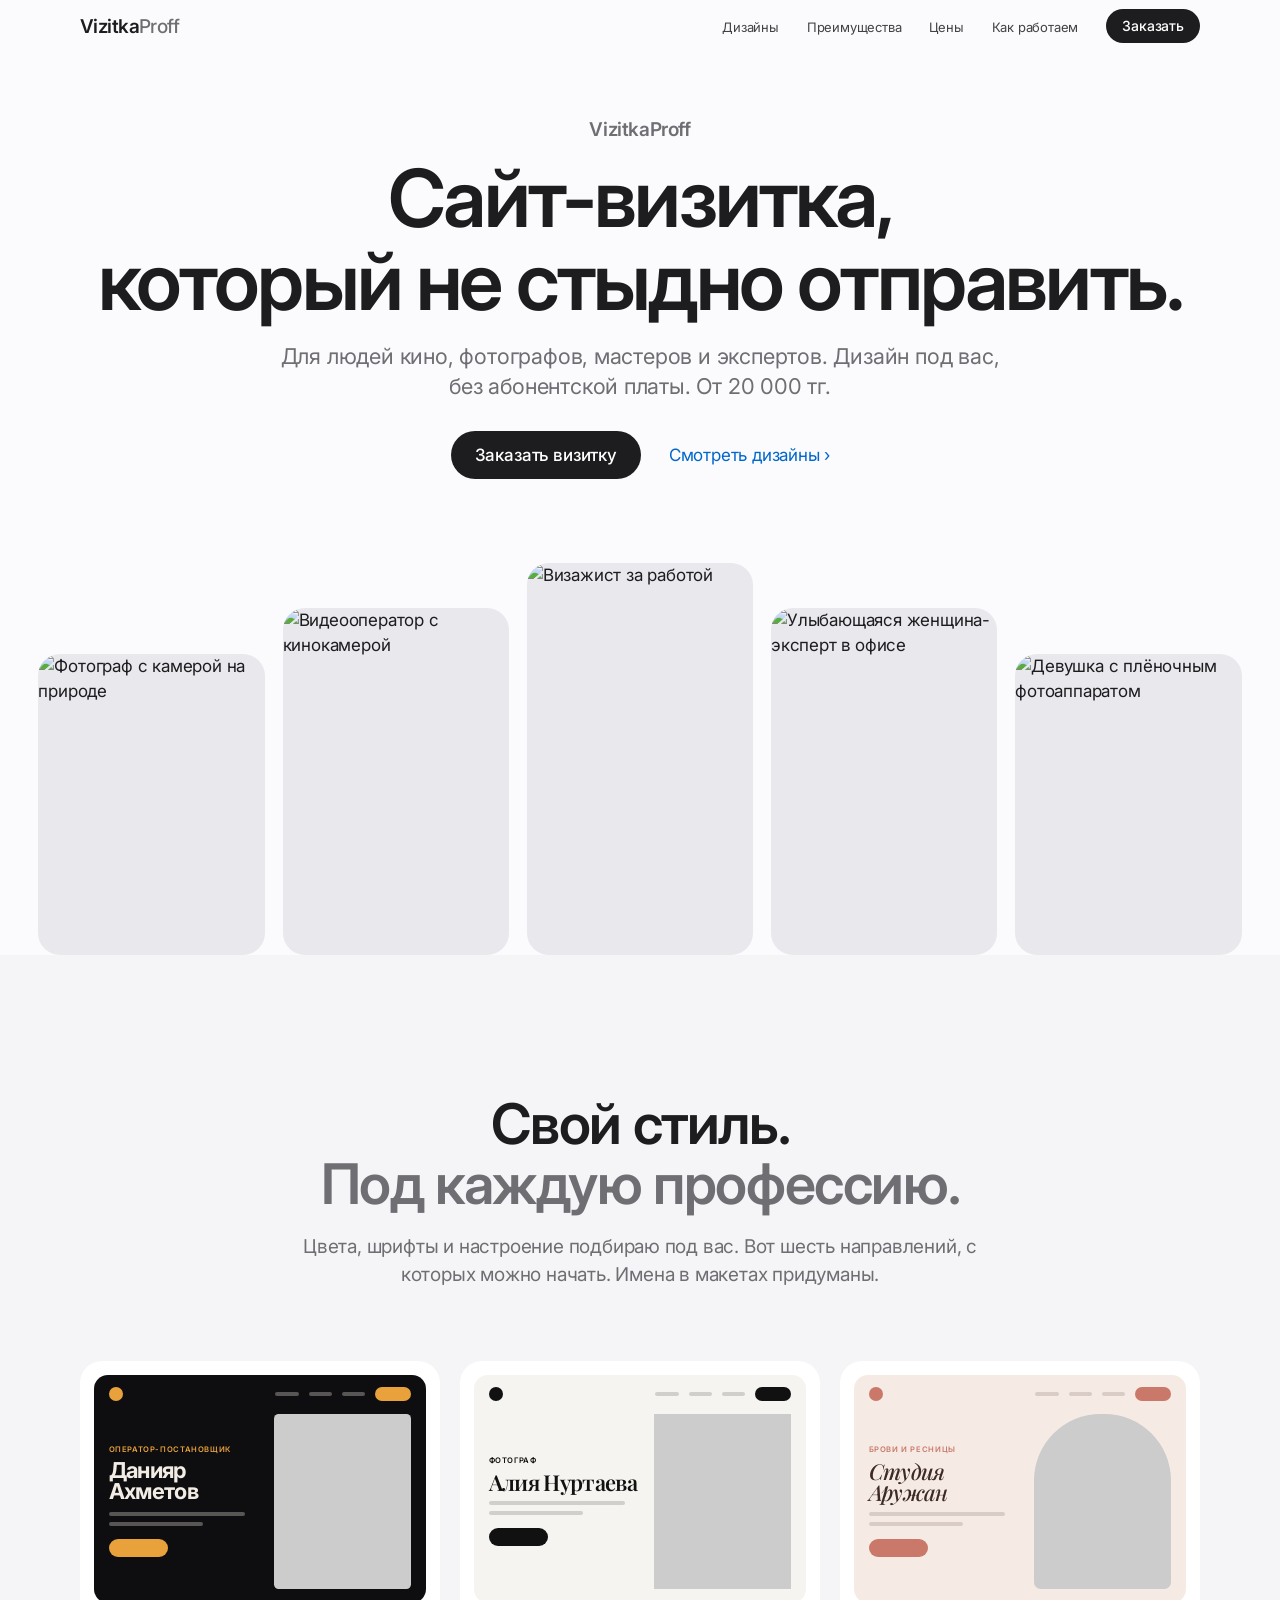
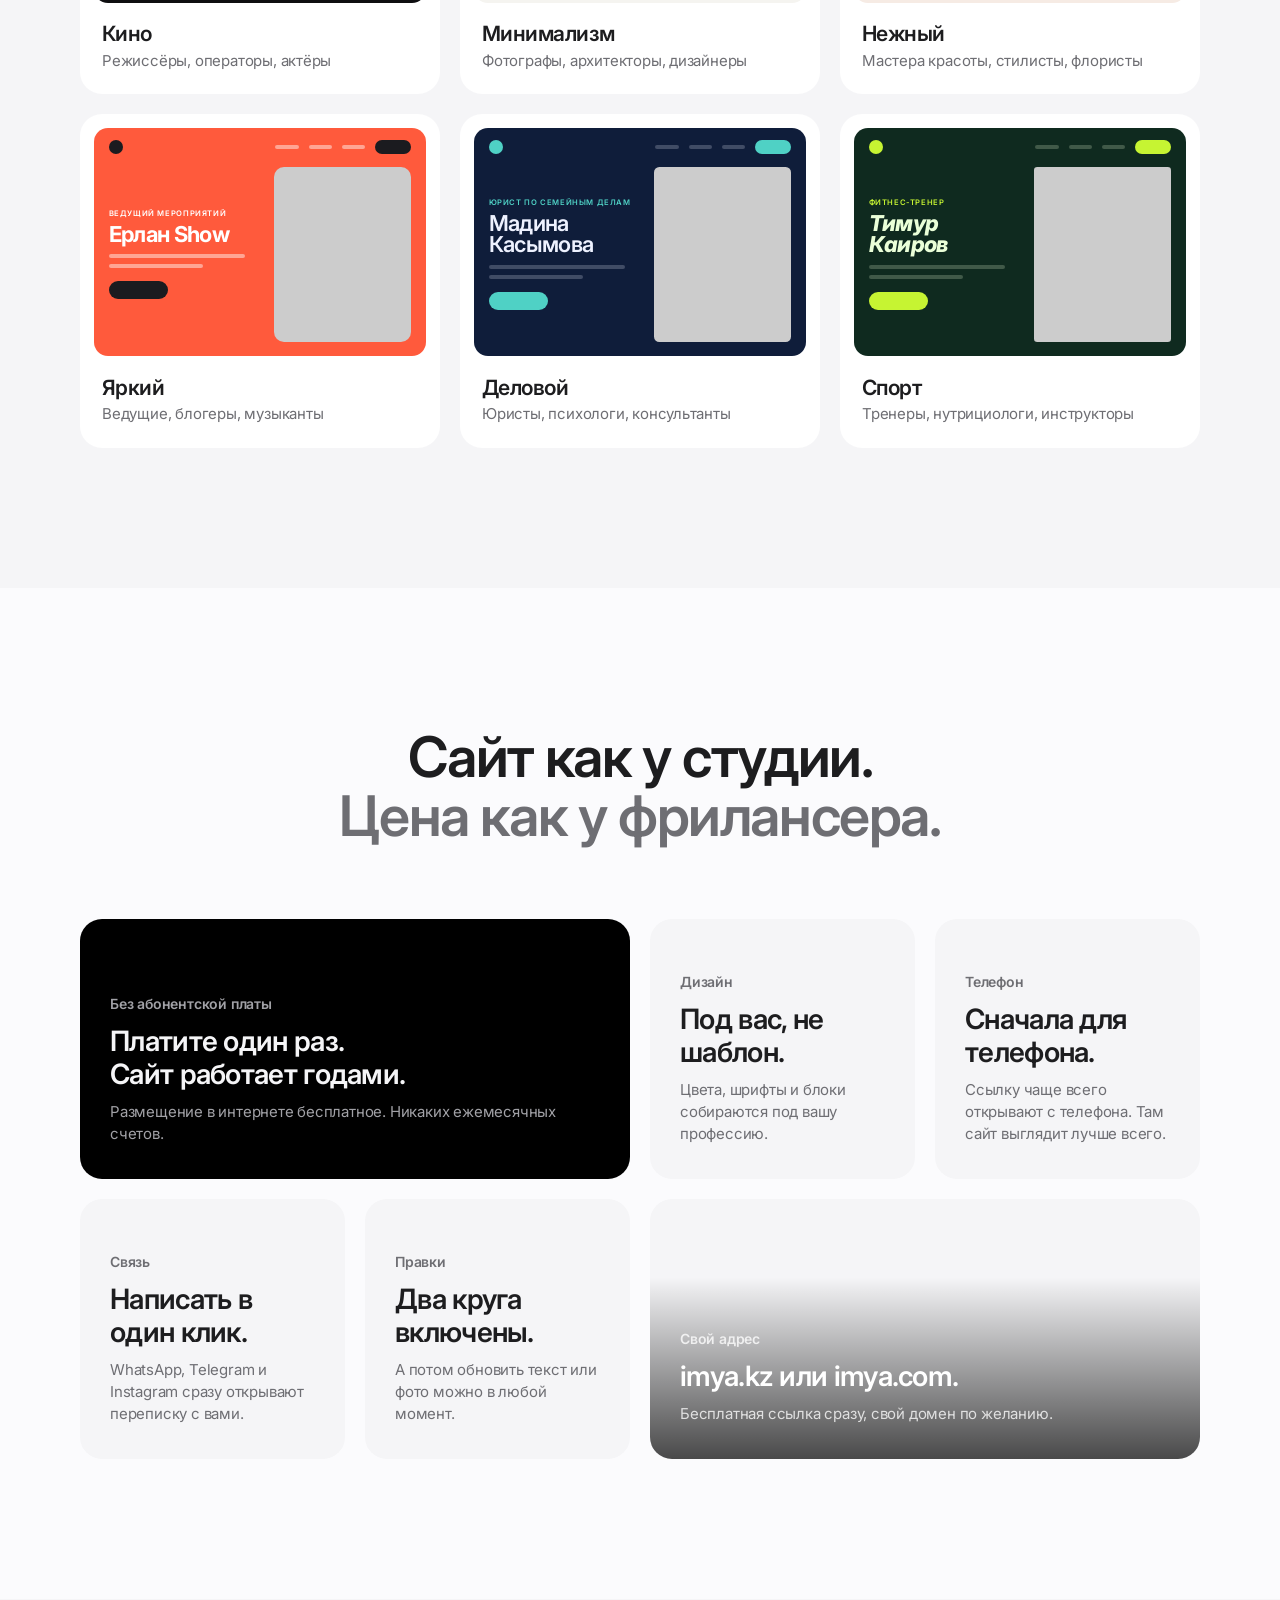
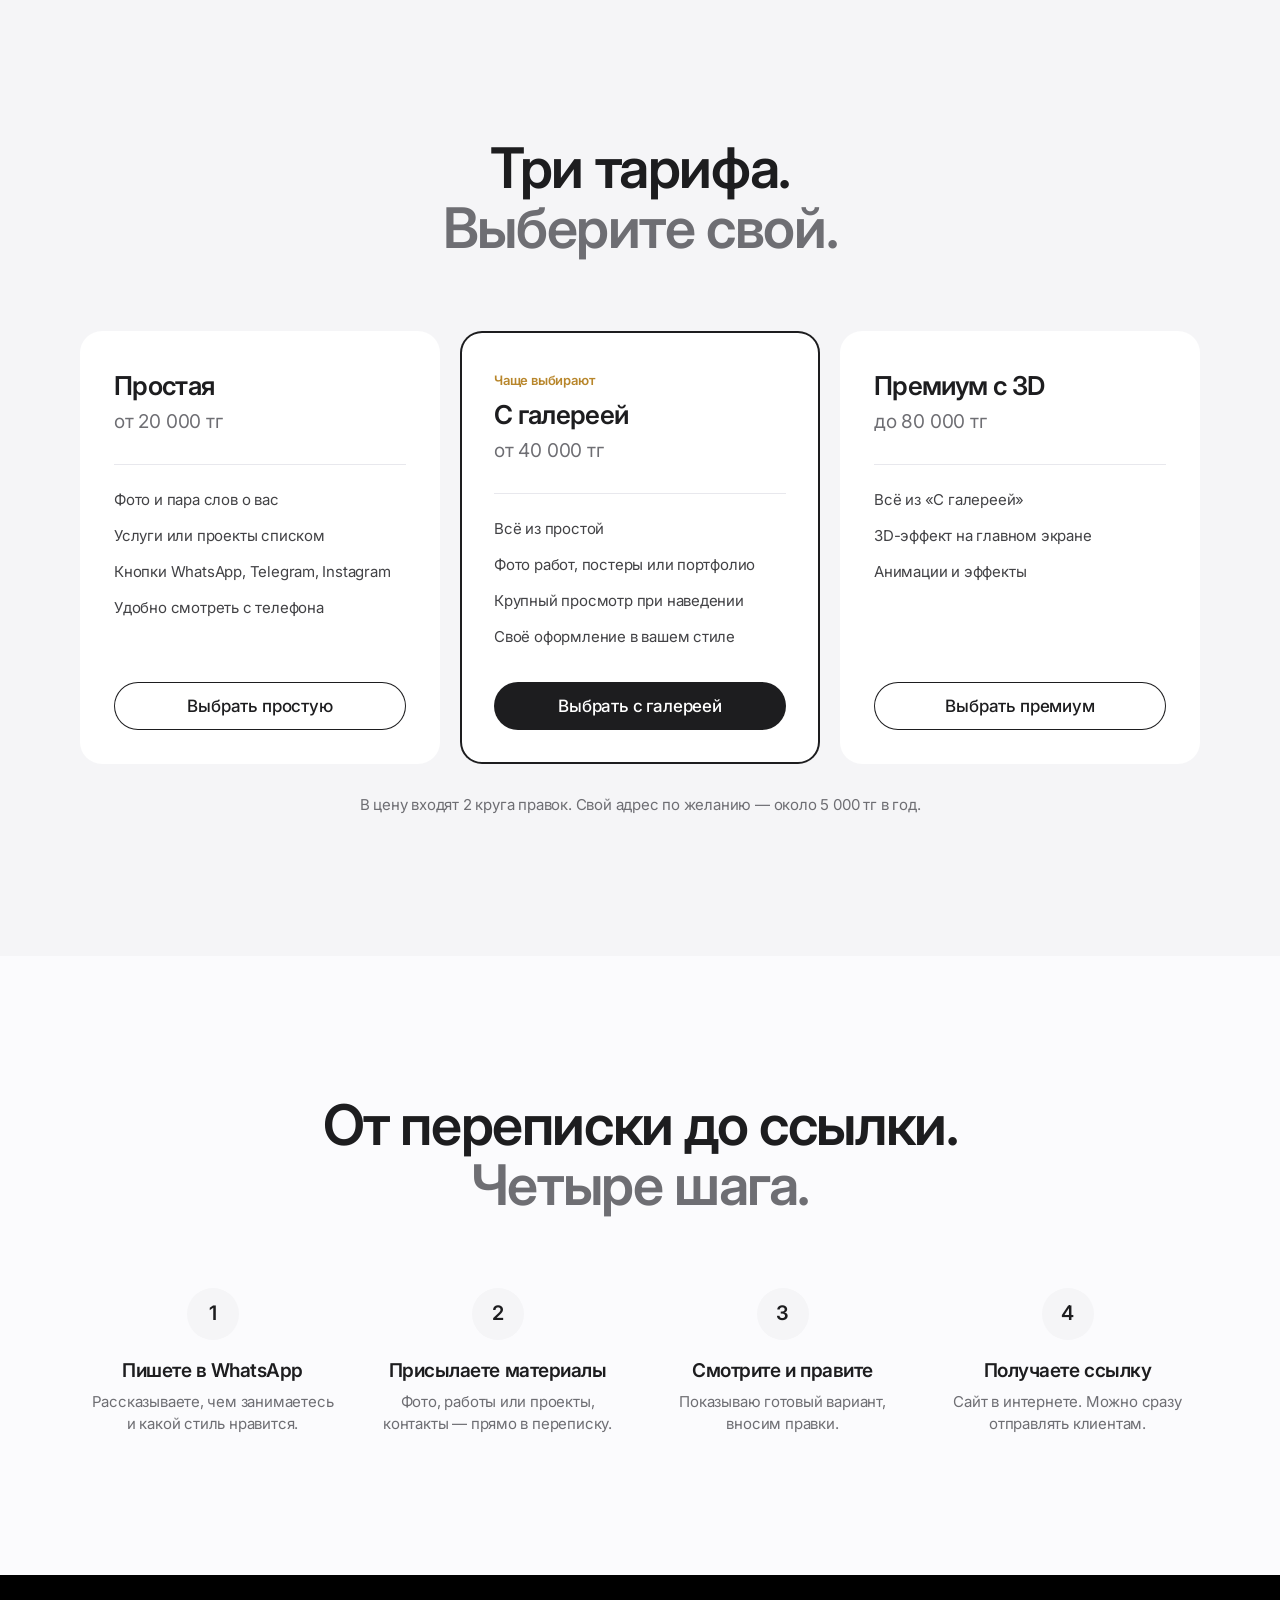
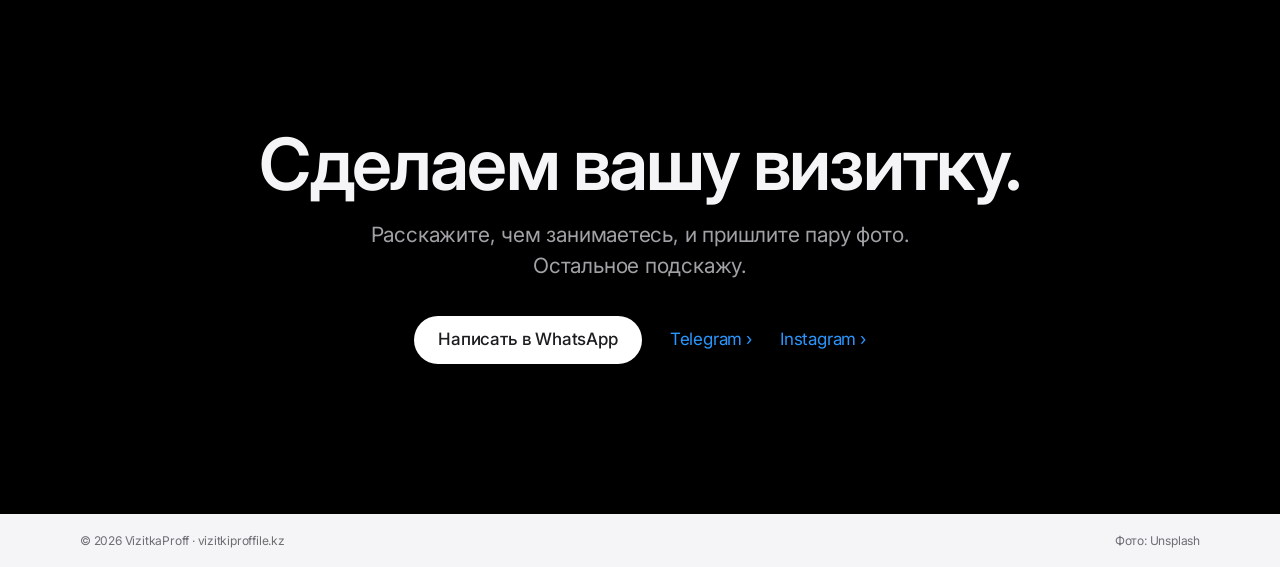
==== commit 360b8c66: "Новый дизайн в стиле Apple: светлый фон, лента фотографий, чёрные кнопки Фото людей разных профессий" ====
--- a/index.html
+++ b/index.html
@@ -1,28 +1,28 @@
-﻿<!doctype html>
+<!doctype html>
 <html lang="ru">
 <head>
   <meta charset="utf-8" />
   <meta name="viewport" content="width=device-width, initial-scale=1" />
   <title>VizitkaProff — личные сайты-визитки от 20 000 тг</title>
-  <meta name="description" content="Личные сайты-визитки для людей кино, актёров, фотографов, мастеров и экспертов. Простая визитка от 20 000 тг, премиум с 3D до 80 000 тг." />
+  <meta name="description" content="Личные сайты-визитки для людей кино, фотографов, мастеров и экспертов. Дизайн под вас, без абонентской платы. От 20 000 тг." />
   <meta property="og:title" content="VizitkaProff — личные сайты-визитки" />
-  <meta property="og:description" content="Одна ссылка вместо пачки скринов и PDF. Простая визитка от 20 000 тг." />
+  <meta property="og:description" content="Сайт-визитка, который не стыдно отправить. От 20 000 тг." />
   <meta property="og:type" content="website" />
-  <meta name="theme-color" content="#0e1a2b" />
-  <link rel="icon" href="data:image/svg+xml,%3Csvg xmlns='http://www.w3.org/2000/svg' viewBox='0 0 64 64'%3E%3Crect width='64' height='64' rx='14' fill='%234fd1c5'/%3E%3Ctext x='32' y='44' font-family='Arial' font-weight='800' font-size='34' fill='%230e1a2b' text-anchor='middle'%3EV%3C/text%3E%3C/svg%3E" />
+  <meta property="og:url" content="https://vizitkiproffile.kz/" />
+  <meta name="theme-color" content="#fbfbfd" />
+  <link rel="icon" href="data:image/svg+xml,%3Csvg xmlns='http://www.w3.org/2000/svg' viewBox='0 0 64 64'%3E%3Crect width='64' height='64' rx='14' fill='%231d1d1f'/%3E%3Ctext x='32' y='44' font-family='Arial' font-weight='700' font-size='32' fill='%23ffffff' text-anchor='middle'%3EV%3C/text%3E%3C/svg%3E" />
   <link rel="preconnect" href="https://fonts.googleapis.com" />
   <link rel="preconnect" href="https://fonts.gstatic.com" crossorigin />
-  <link href="https://fonts.googleapis.com/css2?family=Inter+Tight:wght@600;700;800&family=Inter:wght@400;500;600&family=Playfair+Display:ital,wght@0,600;1,500&display=swap" rel="stylesheet" />
-  <link rel="stylesheet" href="style.css?v=3" />
+  <link rel="preconnect" href="https://images.unsplash.com" />
+  <link href="https://fonts.googleapis.com/css2?family=Inter:wght@400;500;600;700&family=Playfair+Display:ital,wght@0,600;1,500&display=swap" rel="stylesheet" />
+  <link rel="stylesheet" href="style.css?v=4" />
 </head>
 <body>
   <a class="skip" href="#main">К содержанию</a>
 
   <header class="nav" id="nav">
     <div class="wrap nav__row">
-      <a class="logo" href="#top" aria-label="VizitkaProff — на главную">
-        <span class="logo__mark">V</span><span class="logo__text">Vizitka<b>Proff</b></span>
-      </a>
+      <a class="logo" href="#top" aria-label="VizitkaProff — на главную">Vizitka<span>Proff</span></a>
       <nav aria-label="Разделы">
         <ul class="nav__links">
           <li><a href="#styles">Дизайны</a></li>
@@ -36,261 +36,190 @@
   </header>
 
   <main id="main">
-    <!-- Hero -->
     <section class="hero" id="top">
-      <div class="wrap hero__grid">
-        <div class="hero__text">
-          <p class="eyebrow" data-enter="1">Личные сайты-визитки</p>
-          <h1 data-enter="2">Сайт, который <span>не стыдно</span> отправить</h1>
-          <p class="lead" data-enter="3">
-            Для людей кино, актёров, фотографов, мастеров и экспертов.
-            Одна ссылка вместо пачки скринов и PDF: удобно кидать клиентам, продюсерам и в шапку Instagram.
-          </p>
-          <div class="actions" data-enter="4">
-            <a class="btn" href="#contact">Заказать визитку</a>
-            <a class="btn btn--ghost" href="#styles">Смотреть дизайны</a>
-          </div>
-          <p class="hero__note" data-enter="5"><b>от 20 000 тг</b> · без ежемесячной оплаты</p>
-        </div>
-        <div class="hero__stack" data-enter="3">
-          <div class="mock mock--beauty hero__mock hero__mock--1" aria-hidden="true"><div class="mock__in">
+      <div class="wrap hero__text">
+        <p class="eyebrow" data-enter="1">VizitkaProff</p>
+        <h1 data-enter="2">Сайт-визитка,<br />который не стыдно отправить.</h1>
+        <p class="lead" data-enter="3">Для людей кино, фотографов, мастеров и экспертов. Дизайн под вас, без абонентской платы. От&nbsp;20&nbsp;000&nbsp;тг.</p>
+        <div class="actions" data-enter="4">
+          <a class="btn" href="#contact">Заказать визитку</a>
+          <a class="link" href="#styles">Смотреть дизайны <span aria-hidden="true">›</span></a>
+        </div>
+      </div>
+      <div class="ribbon" data-enter="5">
+        <figure class="ribbon__item ribbon__item--1"><img src="https://images.unsplash.com/photo-1622842182823-28bfbfba47e3?w=520&h=700&fit=crop&crop=faces,center&q=72&auto=format" alt="Фотограф с камерой на природе" width="520" height="700" loading="lazy" /></figure><figure class="ribbon__item ribbon__item--2"><img src="https://images.unsplash.com/photo-1587050265310-1a2d98ccce5f?w=520&h=700&fit=crop&crop=faces,center&q=72&auto=format" alt="Видеооператор с кинокамерой" width="520" height="700" /></figure><figure class="ribbon__item ribbon__item--3"><img src="https://images.unsplash.com/photo-1636023730877-233b9237d4ec?w=520&h=700&fit=crop&crop=faces,center&q=72&auto=format" alt="Визажист за работой" width="520" height="700" /></figure><figure class="ribbon__item ribbon__item--4"><img src="https://images.unsplash.com/photo-1573497161161-c3e73707e25c?w=520&h=700&fit=crop&crop=faces,center&q=72&auto=format" alt="Улыбающаяся женщина-эксперт в офисе" width="520" height="700" loading="lazy" /></figure><figure class="ribbon__item ribbon__item--5"><img src="https://images.unsplash.com/photo-1516575334481-f85287c2c82d?w=520&h=700&fit=crop&crop=faces,center&q=72&auto=format" alt="Девушка с плёночным фотоаппаратом" width="520" height="700" loading="lazy" /></figure>
+      </div>
+    </section>
+
+    <section class="section section--alt" id="styles">
+      <div class="wrap">
+        <div class="head">
+          <h2>Свой стиль.<br /><span>Под каждую профессию.</span></h2>
+          <p class="sub">Цвета, шрифты и настроение подбираю под вас. Вот шесть направлений, с которых можно начать. Имена в макетах придуманы.</p>
+        </div>
+        <ul class="styles">
+          <li class="style-card">
+            <div class="mock mock--cinema" aria-hidden="true"><div class="mock__in">
+              <div class="mock__nav"><i class="mock__logo"></i><span></span><span></span><span></span><b></b></div>
+              <div class="mock__hero">
+                <div class="mock__text"><em>Оператор-постановщик</em><strong>Данияр Ахметов</strong><span class="mock__line"></span><span class="mock__line mock__line--short"></span><i class="mock__btn"></i></div>
+                <div class="mock__pic" style="background-image:url('https://images.unsplash.com/photo-1625690303837-654c9666d2d0?w=420&h=520&fit=crop&crop=faces,center&q=72&auto=format')"></div>
+              </div>
+            </div></div>
+            <div class="style-card__meta"><h3>Кино</h3><p>Режиссёры, операторы, актёры</p></div>
+          </li>
+          <li class="style-card">
+            <div class="mock mock--minimal" aria-hidden="true"><div class="mock__in">
+              <div class="mock__nav"><i class="mock__logo"></i><span></span><span></span><span></span><b></b></div>
+              <div class="mock__hero">
+                <div class="mock__text"><em>Фотограф</em><strong>Алия Нуртаева</strong><span class="mock__line"></span><span class="mock__line mock__line--short"></span><i class="mock__btn"></i></div>
+                <div class="mock__pic" style="background-image:url('https://images.unsplash.com/photo-1549981832-2ba2ee913334?w=420&h=520&fit=crop&crop=faces,center&q=72&auto=format')"></div>
+              </div>
+            </div></div>
+            <div class="style-card__meta"><h3>Минимализм</h3><p>Фотографы, архитекторы, дизайнеры</p></div>
+          </li>
+          <li class="style-card">
+            <div class="mock mock--beauty" aria-hidden="true"><div class="mock__in">
               <div class="mock__nav"><i class="mock__logo"></i><span></span><span></span><span></span><b></b></div>
               <div class="mock__hero">
                 <div class="mock__text"><em>Брови и ресницы</em><strong>Студия Аружан</strong><span class="mock__line"></span><span class="mock__line mock__line--short"></span><i class="mock__btn"></i></div>
-                <div class="mock__pic"></div>
-              </div>
-              <div class="mock__row"><i></i><i></i><i></i></div>
-            </div></div>
-          <div class="mock mock--cinema hero__mock hero__mock--2" aria-hidden="true"><div class="mock__in">
-              <div class="mock__nav"><i class="mock__logo"></i><span></span><span></span><span></span><b></b></div>
-              <div class="mock__hero">
-                <div class="mock__text"><em>Оператор-постановщик</em><strong>Данияр Ахметов</strong><span class="mock__line"></span><span class="mock__line mock__line--short"></span><i class="mock__btn"></i></div>
-                <div class="mock__pic"></div>
-              </div>
-              <div class="mock__row"><i></i><i></i><i></i></div>
-            </div></div>
-          <div class="mock mock--expert hero__mock hero__mock--3" aria-hidden="true"><div class="mock__in">
-              <div class="mock__nav"><i class="mock__logo"></i><span></span><span></span><span></span><b></b></div>
-              <div class="mock__hero">
-                <div class="mock__text"><em>Юрист</em><strong>Мадина Касымова</strong><span class="mock__line"></span><span class="mock__line mock__line--short"></span><i class="mock__btn"></i></div>
-                <div class="mock__pic"></div>
-              </div>
-              <div class="mock__row"><i></i><i></i><i></i></div>
-            </div></div>
-        </div>
-      </div>
-    </section>
-
-    <!-- Варианты дизайна -->
-    <section class="section" id="styles">
-      <div class="wrap">
-        <div class="head">
-          <p class="eyebrow">Варианты дизайна</p>
-          <h2>Свой стиль под каждую профессию</h2>
-          <p class="muted">Цвета, шрифты и настроение подбираю под вас: вот шесть направлений, с которых можно начать.
-            Имена в макетах придуманы.</p>
-        </div>
-        <ul class="styles">
-          <li class="style-card">
-            <div class="mock mock--cinema " aria-hidden="true"><div class="mock__in">
-              <div class="mock__nav"><i class="mock__logo"></i><span></span><span></span><span></span><b></b></div>
-              <div class="mock__hero">
-                <div class="mock__text"><em>Оператор-постановщик</em><strong>Данияр Ахметов</strong><span class="mock__line"></span><span class="mock__line mock__line--short"></span><i class="mock__btn"></i></div>
-                <div class="mock__pic"></div>
-              </div>
-              <div class="mock__row"><i></i><i></i><i></i></div>
-            </div></div>
-            <div class="style-card__meta">
-              <h3>Кино</h3>
-              <p class="style-card__who">Режиссёры, операторы, актёры</p>
-              <p>Тёмная тема, тёплый свет, постеры проектов</p>
-            </div>
-          </li>
-          <li class="style-card">
-            <div class="mock mock--minimal " aria-hidden="true"><div class="mock__in">
-              <div class="mock__nav"><i class="mock__logo"></i><span></span><span></span><span></span><b></b></div>
-              <div class="mock__hero">
-                <div class="mock__text"><em>Фотограф</em><strong>Алия Нуртаева</strong><span class="mock__line"></span><span class="mock__line mock__line--short"></span><i class="mock__btn"></i></div>
-                <div class="mock__pic"></div>
-              </div>
-              <div class="mock__row"><i></i><i></i><i></i></div>
-            </div></div>
-            <div class="style-card__meta">
-              <h3>Минимализм</h3>
-              <p class="style-card__who">Фотографы, архитекторы, дизайнеры</p>
-              <p>Белый фон, строгая типографика, много воздуха</p>
-            </div>
-          </li>
-          <li class="style-card">
-            <div class="mock mock--beauty " aria-hidden="true"><div class="mock__in">
-              <div class="mock__nav"><i class="mock__logo"></i><span></span><span></span><span></span><b></b></div>
-              <div class="mock__hero">
-                <div class="mock__text"><em>Брови и ресницы</em><strong>Студия Аружан</strong><span class="mock__line"></span><span class="mock__line mock__line--short"></span><i class="mock__btn"></i></div>
-                <div class="mock__pic"></div>
-              </div>
-              <div class="mock__row"><i></i><i></i><i></i></div>
-            </div></div>
-            <div class="style-card__meta">
-              <h3>Нежный</h3>
-              <p class="style-card__who">Мастера красоты, стилисты, флористы</p>
-              <p>Пудровые оттенки, мягкие формы, запись в один клик</p>
-            </div>
-          </li>
-          <li class="style-card">
-            <div class="mock mock--bright " aria-hidden="true"><div class="mock__in">
+                <div class="mock__pic" style="background-image:url('https://images.unsplash.com/photo-1654403868650-b67027f3627f?w=420&h=520&fit=crop&crop=faces,center&q=72&auto=format')"></div>
+              </div>
+            </div></div>
+            <div class="style-card__meta"><h3>Нежный</h3><p>Мастера красоты, стилисты, флористы</p></div>
+          </li>
+          <li class="style-card">
+            <div class="mock mock--bright" aria-hidden="true"><div class="mock__in">
               <div class="mock__nav"><i class="mock__logo"></i><span></span><span></span><span></span><b></b></div>
               <div class="mock__hero">
                 <div class="mock__text"><em>Ведущий мероприятий</em><strong>Ерлан Show</strong><span class="mock__line"></span><span class="mock__line mock__line--short"></span><i class="mock__btn"></i></div>
-                <div class="mock__pic"></div>
-              </div>
-              <div class="mock__row"><i></i><i></i><i></i></div>
-            </div></div>
-            <div class="style-card__meta">
-              <h3>Яркий</h3>
-              <p class="style-card__who">Ведущие, блогеры, музыканты</p>
-              <p>Сочные цвета, крупные надписи, энергия</p>
-            </div>
-          </li>
-          <li class="style-card">
-            <div class="mock mock--expert " aria-hidden="true"><div class="mock__in">
+                <div class="mock__pic" style="background-image:url('https://images.unsplash.com/photo-1507676385008-e7fb562d11f8?w=420&h=520&fit=crop&crop=faces,center&q=72&auto=format')"></div>
+              </div>
+            </div></div>
+            <div class="style-card__meta"><h3>Яркий</h3><p>Ведущие, блогеры, музыканты</p></div>
+          </li>
+          <li class="style-card">
+            <div class="mock mock--expert" aria-hidden="true"><div class="mock__in">
               <div class="mock__nav"><i class="mock__logo"></i><span></span><span></span><span></span><b></b></div>
               <div class="mock__hero">
                 <div class="mock__text"><em>Юрист по семейным делам</em><strong>Мадина Касымова</strong><span class="mock__line"></span><span class="mock__line mock__line--short"></span><i class="mock__btn"></i></div>
-                <div class="mock__pic"></div>
-              </div>
-              <div class="mock__row"><i></i><i></i><i></i></div>
-            </div></div>
-            <div class="style-card__meta">
-              <h3>Деловой</h3>
-              <p class="style-card__who">Юристы, психологи, консультанты</p>
-              <p>Тёмно-синий, чистые блоки, доверие</p>
-            </div>
-          </li>
-          <li class="style-card">
-            <div class="mock mock--sport " aria-hidden="true"><div class="mock__in">
+                <div class="mock__pic" style="background-image:url('https://images.unsplash.com/photo-1573496359142-b8d87734a5a2?w=420&h=520&fit=crop&crop=faces,center&q=72&auto=format')"></div>
+              </div>
+            </div></div>
+            <div class="style-card__meta"><h3>Деловой</h3><p>Юристы, психологи, консультанты</p></div>
+          </li>
+          <li class="style-card">
+            <div class="mock mock--sport" aria-hidden="true"><div class="mock__in">
               <div class="mock__nav"><i class="mock__logo"></i><span></span><span></span><span></span><b></b></div>
               <div class="mock__hero">
                 <div class="mock__text"><em>Фитнес-тренер</em><strong>Тимур Каиров</strong><span class="mock__line"></span><span class="mock__line mock__line--short"></span><i class="mock__btn"></i></div>
-                <div class="mock__pic"></div>
-              </div>
-              <div class="mock__row"><i></i><i></i><i></i></div>
-            </div></div>
-            <div class="style-card__meta">
-              <h3>Спорт</h3>
-              <p class="style-card__who">Тренеры, нутрициологи, инструкторы</p>
-              <p>Глубокий зелёный, неоновый акцент, динамика</p>
-            </div>
+                <div class="mock__pic" style="background-image:url('https://images.unsplash.com/photo-1758875568932-0eefd3e60090?w=420&h=520&fit=crop&crop=faces,center&q=72&auto=format')"></div>
+              </div>
+            </div></div>
+            <div class="style-card__meta"><h3>Спорт</h3><p>Тренеры, нутрициологи, инструкторы</p></div>
           </li>
         </ul>
       </div>
     </section>
 
-    <!-- Преимущества -->
-    <section class="section section--alt" id="why">
-      <div class="wrap">
-        <div class="head">
-          <p class="eyebrow">Почему VizitkaProff</p>
-          <h2>Сайт как у студии, цена как у фрилансера</h2>
-        </div>
-        <ul class="features">
-          <li><span class="features__num">01</span><h3>Без абонентской платы</h3><p>Платите один раз за сайт. Размещение в интернете бесплатное, никаких ежемесячных счетов.</p></li>
-          <li><span class="features__num">02</span><h3>Дизайн под вас, не шаблон</h3><p>Не конструктор с чужой картинкой: цвета, шрифты и блоки собираются под вашу профессию.</p></li>
-          <li><span class="features__num">03</span><h3>Сначала для телефона</h3><p>Ссылку чаще всего открывают с телефона, поэтому там сайт выглядит лучше всего.</p></li>
-          <li><span class="features__num">04</span><h3>Написать в один клик</h3><p>Кнопки WhatsApp, Telegram и Instagram сразу открывают переписку с вами.</p></li>
-          <li><span class="features__num">05</span><h3>Правки включены</h3><p>Два круга правок входят в цену, а потом обновить текст или фото можно в любой момент.</p></li>
-          <li><span class="features__num">06</span><h3>Свой адрес по желанию</h3><p>Бесплатная ссылка сразу, а если хочется солиднее, подключим домен вроде imya.com.</p></li>
+    <section class="section" id="why">
+      <div class="wrap">
+        <div class="head">
+          <h2>Сайт как у студии.<br /><span>Цена как у фрилансера.</span></h2>
+        </div>
+        <ul class="tiles">
+          <li class="tile tile--dark tile--wide"><p class="tile__kicker">Без абонентской платы</p><h3>Платите один раз.<br />Сайт работает годами.</h3><p>Размещение в интернете бесплатное. Никаких ежемесячных счетов.</p></li>
+          <li class="tile"><p class="tile__kicker">Дизайн</p><h3>Под вас, не шаблон.</h3><p>Цвета, шрифты и блоки собираются под вашу профессию.</p></li>
+          <li class="tile"><p class="tile__kicker">Телефон</p><h3>Сначала для телефона.</h3><p>Ссылку чаще всего открывают с телефона. Там сайт выглядит лучше всего.</p></li>
+          <li class="tile"><p class="tile__kicker">Связь</p><h3>Написать в один клик.</h3><p>WhatsApp, Telegram и Instagram сразу открывают переписку с вами.</p></li>
+          <li class="tile"><p class="tile__kicker">Правки</p><h3>Два круга включены.</h3><p>А потом обновить текст или фото можно в любой момент.</p></li>
+          <li class="tile tile--wide tile--photo" style="background-image:url('https://images.unsplash.com/photo-1611784728558-6c7d9b409cdf?w=1200&h=600&fit=crop&crop=faces,center&q=72&auto=format')"><div><p class="tile__kicker">Свой адрес</p><h3>imya.kz или imya.com.</h3><p>Бесплатная ссылка сразу, свой домен по желанию.</p></div></li>
         </ul>
       </div>
     </section>
 
-    <!-- Цены -->
-    <section class="section" id="price">
-      <div class="wrap">
-        <div class="head">
-          <p class="eyebrow">Цены</p>
-          <h2>Три тарифа: выберите свой</h2>
+    <section class="section section--alt" id="price">
+      <div class="wrap">
+        <div class="head">
+          <h2>Три тарифа.<br /><span>Выберите свой.</span></h2>
         </div>
         <div class="plans">
           <article class="plan">
-            <h3>Простая визитка</h3>
-            <p class="plan__price"><small>от</small> 20 000 <small>тг</small></p>
+            <h3>Простая</h3>
+            <p class="plan__price">от 20 000 тг</p>
             <ul>
               <li>Фото и пара слов о вас</li>
               <li>Услуги или проекты списком</li>
               <li>Кнопки WhatsApp, Telegram, Instagram</li>
               <li>Удобно смотреть с телефона</li>
             </ul>
-            <a class="btn btn--ghost" href="https://wa.me/77089899151?text=%D0%97%D0%B4%D1%80%D0%B0%D0%B2%D1%81%D1%82%D0%B2%D1%83%D0%B9%D1%82%D0%B5!%20%D0%A5%D0%BE%D1%87%D1%83%20%D0%BF%D1%80%D0%BE%D1%81%D1%82%D1%83%D1%8E%20%D0%B2%D0%B8%D0%B7%D0%B8%D1%82%D0%BA%D1%83." target="_blank" rel="noopener">Выбрать простую</a>
+            <a class="btn btn--ghost" href="https://wa.me/77089899151?text=%D0%97%D0%B4%D1%80%D0%B0%D0%B2%D1%81%D1%82%D0%B2%D1%83%D0%B9%D1%82%D0%B5%21%20%D0%A5%D0%BE%D1%87%D1%83%20%D0%BF%D1%80%D0%BE%D1%81%D1%82%D1%83%D1%8E%20%D0%B2%D0%B8%D0%B7%D0%B8%D1%82%D0%BA%D1%83." target="_blank" rel="noopener">Выбрать простую</a>
           </article>
           <article class="plan plan--main">
-            <span class="plan__tag">Чаще выбирают</span>
+            <p class="plan__tag">Чаще выбирают</p>
             <h3>С галереей</h3>
-            <p class="plan__price"><small>от</small> 40 000 <small>тг</small></p>
+            <p class="plan__price">от 40 000 тг</p>
             <ul>
               <li>Всё из простой</li>
               <li>Фото работ, постеры или портфолио</li>
               <li>Крупный просмотр при наведении</li>
               <li>Своё оформление в вашем стиле</li>
             </ul>
-            <a class="btn" href="https://wa.me/77089899151?text=%D0%97%D0%B4%D1%80%D0%B0%D0%B2%D1%81%D1%82%D0%B2%D1%83%D0%B9%D1%82%D0%B5!%20%D0%A5%D0%BE%D1%87%D1%83%20%D0%B2%D0%B8%D0%B7%D0%B8%D1%82%D0%BA%D1%83%20%D1%81%20%D0%B3%D0%B0%D0%BB%D0%B5%D1%80%D0%B5%D0%B5%D0%B9." target="_blank" rel="noopener">Выбрать с галереей</a>
+            <a class="btn" href="https://wa.me/77089899151?text=%D0%97%D0%B4%D1%80%D0%B0%D0%B2%D1%81%D1%82%D0%B2%D1%83%D0%B9%D1%82%D0%B5%21%20%D0%A5%D0%BE%D1%87%D1%83%20%D0%B2%D0%B8%D0%B7%D0%B8%D1%82%D0%BA%D1%83%20%D1%81%20%D0%B3%D0%B0%D0%BB%D0%B5%D1%80%D0%B5%D0%B5%D0%B9." target="_blank" rel="noopener">Выбрать с галереей</a>
           </article>
           <article class="plan">
             <h3>Премиум с 3D</h3>
-            <p class="plan__price"><small>до</small> 80 000 <small>тг</small></p>
+            <p class="plan__price">до 80 000 тг</p>
             <ul>
               <li>Всё из «С галереей»</li>
               <li>3D-эффект на главном экране</li>
               <li>Анимации и эффекты</li>
             </ul>
-            <a class="btn btn--ghost" href="https://wa.me/77089899151?text=%D0%97%D0%B4%D1%80%D0%B0%D0%B2%D1%81%D1%82%D0%B2%D1%83%D0%B9%D1%82%D0%B5!%20%D0%A5%D0%BE%D1%87%D1%83%20%D0%BF%D1%80%D0%B5%D0%BC%D0%B8%D1%83%D0%BC%20%D0%B2%D0%B8%D0%B7%D0%B8%D1%82%D0%BA%D1%83%20%D1%81%203D." target="_blank" rel="noopener">Выбрать премиум</a>
+            <a class="btn btn--ghost" href="https://wa.me/77089899151?text=%D0%97%D0%B4%D1%80%D0%B0%D0%B2%D1%81%D1%82%D0%B2%D1%83%D0%B9%D1%82%D0%B5%21%20%D0%A5%D0%BE%D1%87%D1%83%20%D0%BF%D1%80%D0%B5%D0%BC%D0%B8%D1%83%D0%BC%20%D0%B2%D0%B8%D0%B7%D0%B8%D1%82%D0%BA%D1%83%20%D1%81%203D." target="_blank" rel="noopener">Выбрать премиум</a>
           </article>
         </div>
-        <p class="plans__note">В цену входят 2 круга правок. Свой адрес (например, imya.com) по желанию, около 5 000 тг в год.</p>
-      </div>
-    </section>
-
-    <!-- Как работаем -->
-    <section class="section section--alt" id="how">
-      <div class="wrap">
-        <div class="head">
-          <p class="eyebrow">Как работаем</p>
-          <h2>Четыре шага от переписки до ссылки</h2>
+        <p class="plans__note">В цену входят 2 круга правок. Свой адрес по желанию — около 5 000 тг в год.</p>
+      </div>
+    </section>
+
+    <section class="section" id="how">
+      <div class="wrap">
+        <div class="head">
+          <h2>От переписки до ссылки.<br /><span>Четыре шага.</span></h2>
         </div>
         <ol class="steps">
-          <li><b>01</b><h3>Пишете в WhatsApp</h3><p>Рассказываете, чем занимаетесь и какой стиль нравится.</p></li>
-          <li><b>02</b><h3>Присылаете материалы</h3><p>Фото, работы или проекты, контакты: прямо в переписку.</p></li>
-          <li><b>03</b><h3>Смотрите и правите</h3><p>Показываю готовый вариант, вносим правки: два круга входят в цену.</p></li>
-          <li><b>04</b><h3>Получаете ссылку</h3><p>Сайт в интернете, ссылку можно сразу отправлять клиентам.</p></li>
+          <li><b>1</b><h3>Пишете в WhatsApp</h3><p>Рассказываете, чем занимаетесь и какой стиль нравится.</p></li>
+          <li><b>2</b><h3>Присылаете материалы</h3><p>Фото, работы или проекты, контакты — прямо в переписку.</p></li>
+          <li><b>3</b><h3>Смотрите и правите</h3><p>Показываю готовый вариант, вносим правки.</p></li>
+          <li><b>4</b><h3>Получаете ссылку</h3><p>Сайт в интернете. Можно сразу отправлять клиентам.</p></li>
         </ol>
       </div>
     </section>
 
-    <!-- Контакты -->
-    <section class="section contact" id="contact">
-      <div class="wrap">
-        <p class="eyebrow">Заказать</p>
-        <h2 class="contact__title">Напишите, сделаем вашу визитку</h2>
+    <section class="contact" id="contact">
+      <div class="wrap contact__in">
+        <h2>Сделаем вашу визитку.</h2>
         <p class="contact__lead">Расскажите, чем занимаетесь, и пришлите пару фото. Остальное подскажу.</p>
-        <ul class="contact__links">
-          <li><a class="contact__link contact__link--main" href="https://wa.me/77089899151?text=%D0%97%D0%B4%D1%80%D0%B0%D0%B2%D1%81%D1%82%D0%B2%D1%83%D0%B9%D1%82%D0%B5!%20%D0%A5%D0%BE%D1%87%D1%83%20%D1%81%D0%B0%D0%B9%D1%82-%D0%B2%D0%B8%D0%B7%D0%B8%D1%82%D0%BA%D1%83." target="_blank" rel="noopener">WhatsApp <span aria-hidden="true">↗</span></a></li>
-          <li><a class="contact__link" href="https://t.me/OkaySkay" target="_blank" rel="noopener">Telegram <span aria-hidden="true">↗</span></a></li>
-          <li><a class="contact__link" href="https://www.instagram.com/okayskay" target="_blank" rel="noopener">Instagram <span aria-hidden="true">↗</span></a></li>
-        </ul>
+        <div class="actions actions--center">
+          <a class="btn btn--light" href="https://wa.me/77089899151?text=%D0%97%D0%B4%D1%80%D0%B0%D0%B2%D1%81%D1%82%D0%B2%D1%83%D0%B9%D1%82%D0%B5%21%20%D0%A5%D0%BE%D1%87%D1%83%20%D1%81%D0%B0%D0%B9%D1%82-%D0%B2%D0%B8%D0%B7%D0%B8%D1%82%D0%BA%D1%83." target="_blank" rel="noopener">Написать в WhatsApp</a>
+          <a class="link link--light" href="https://t.me/OkaySkay" target="_blank" rel="noopener">Telegram <span aria-hidden="true">›</span></a>
+          <a class="link link--light" href="https://www.instagram.com/okayskay" target="_blank" rel="noopener">Instagram <span aria-hidden="true">›</span></a>
+        </div>
       </div>
     </section>
   </main>
 
   <footer class="footer">
     <div class="wrap footer__row">
-      <span>© <span id="year"></span> VizitkaProff</span>
-      <a href="#top">Наверх ↑</a>
+      <span>© <span id="year"></span> VizitkaProff · vizitkiproffile.kz</span>
+      <span>Фото: Unsplash</span>
     </div>
   </footer>
 
   <script>
     document.getElementById("year").textContent = new Date().getFullYear();
     const nav = document.getElementById("nav");
-    const onScroll = () => nav.classList.toggle("is-solid", scrollY > 30);
+    const onScroll = () => nav.classList.toggle("is-solid", scrollY > 10);
     addEventListener("scroll", onScroll, { passive: true });
     onScroll();
   </script>
--- a/style.css
+++ b/style.css
@@ -1,233 +1,194 @@
 :root {
-  --bg: #0e1a2b;
-  --bg-2: #12223a;
-  --card: #1a2c46;
-  --line: rgba(234, 240, 247, 0.12);
-  --gold: #f4c95d;
-  --ink: #eaf0f7;
-  --muted: rgba(234, 240, 247, 0.66);
-  --accent: #4fd1c5;
-  --accent-ink: #0e1a2b;
-  --radius: 16px;
-  --wrap: min(1200px, 100% - 2 * clamp(20px, 5vw, 64px));
-  --display: "Inter Tight", "Inter", system-ui, sans-serif;
-  --body: "Inter", system-ui, -apple-system, "Segoe UI", sans-serif;
-  --ease: cubic-bezier(0.2, 0.7, 0.2, 1);
+  --bg: #fbfbfd;
+  --alt: #f5f5f7;
+  --white: #ffffff;
+  --ink: #1d1d1f;
+  --muted: #6e6e73;
+  --line: #d2d2d7;
+  --link: #0066cc;
+  --black: #000000;
+  --radius: 22px;
+  --wrap: min(1120px, 100% - 2 * clamp(20px, 5vw, 48px));
+  --sans: "Inter", -apple-system, BlinkMacSystemFont, "Segoe UI", system-ui, sans-serif;
+  --ease: cubic-bezier(0.25, 0.1, 0.25, 1);
 }
 
 *, *::before, *::after { box-sizing: border-box; }
 html { scroll-behavior: smooth; background: var(--bg); }
-body { margin: 0; background: var(--bg); color: var(--ink); font: 400 17px/1.6 var(--body); -webkit-font-smoothing: antialiased; }
-h1, h2, h3 { font-family: var(--display); font-weight: 700; line-height: 1.04; letter-spacing: -0.025em; margin: 0; }
-h2 { font-size: clamp(30px, 4.2vw, 54px); max-width: 20ch; }
-h3 { font-size: 20px; letter-spacing: -0.01em; }
+body { margin: 0; background: var(--bg); color: var(--ink); font: 400 17px/1.47 var(--sans); letter-spacing: -0.012em; -webkit-font-smoothing: antialiased; }
+h1, h2, h3 { margin: 0; font-weight: 600; letter-spacing: -0.025em; }
+h2 { font-size: clamp(34px, 5vw, 56px); line-height: 1.07; }
+h2 span { color: var(--muted); }
+h3 { font-size: 21px; line-height: 1.19; }
 p { margin: 0; }
 a { color: inherit; text-decoration: none; }
 ul, ol { margin: 0; padding: 0; list-style: none; }
-img { display: block; max-width: 100%; height: auto; }
+img { display: block; max-width: 100%; }
 
 .wrap { width: var(--wrap); margin-inline: auto; }
-.muted { color: var(--muted); }
-.eyebrow { font: 500 13px/1 var(--body); letter-spacing: 0.16em; text-transform: uppercase; color: var(--accent); margin-bottom: 20px; }
-.skip { position: absolute; left: 16px; top: -60px; z-index: 100; background: var(--accent); color: var(--accent-ink); padding: 12px 18px; border-radius: 8px; }
+.skip { position: absolute; left: 16px; top: -60px; z-index: 100; background: var(--ink); color: #fff; padding: 12px 18px; border-radius: 12px; }
 .skip:focus { top: 16px; }
-:focus-visible { outline: 2px solid var(--accent); outline-offset: 3px; border-radius: 4px; }
+:focus-visible { outline: 2px solid var(--link); outline-offset: 3px; border-radius: 6px; }
 
-/* Кнопки */
+/* Кнопки и ссылки */
 .btn {
-  display: inline-flex; align-items: center; justify-content: center; min-height: 52px; padding: 0 26px;
-  border-radius: 999px; background: var(--accent); color: var(--accent-ink); font: 600 16px/1 var(--body);
-  transition: transform 0.25s var(--ease), box-shadow 0.25s, background 0.25s;
+  display: inline-flex; align-items: center; justify-content: center; min-height: 48px; padding: 0 24px;
+  border-radius: 980px; background: var(--ink); color: #fff; font: 500 17px/1 var(--sans); letter-spacing: -0.01em;
+  transition: background 0.3s var(--ease), transform 0.2s var(--ease), box-shadow 0.3s var(--ease);
 }
-.btn:hover { transform: translateY(-2px); box-shadow: 0 10px 30px -10px rgba(79, 209, 197, 0.6); }
-.btn:active { transform: translateY(0) scale(0.98); }
-.btn--ghost { background: transparent; color: var(--ink); box-shadow: inset 0 0 0 1px rgba(234, 240, 247, 0.35); }
-.btn--ghost:hover { background: rgba(234, 240, 247, 0.08); box-shadow: inset 0 0 0 1px var(--ink); }
-.btn--small { min-height: 44px; padding: 0 20px; font-size: 15px; }
+.btn:hover { background: #3a3a3c; }
+.btn:active { transform: scale(0.98); }
+.btn--ghost { background: transparent; color: var(--ink); box-shadow: inset 0 0 0 1px var(--ink); }
+.btn--ghost:hover { background: var(--ink); color: #fff; }
+.btn--small { min-height: 34px; padding: 0 16px; font-size: 14px; }
+.btn--light { background: #fff; color: var(--ink); }
+.btn--light:hover { background: #e8e8ed; }
+.link { display: inline-flex; align-items: center; gap: 4px; min-height: 44px; color: var(--link); font-size: 17px; }
+.link span { transition: transform 0.25s var(--ease); }
+.link:hover { text-decoration: underline; text-underline-offset: 3px; }
+.link:hover span { transform: translateX(3px); }
+.link--light { color: #2997ff; }
 
 /* Навигация */
-.nav { position: fixed; inset: 0 0 auto; z-index: 50; border-bottom: 1px solid transparent; transition: background 0.3s, border-color 0.3s; }
-.nav.is-solid { background: rgba(14, 26, 43, 0.78); backdrop-filter: blur(14px); border-color: var(--line); }
-.nav__row { display: flex; align-items: center; justify-content: space-between; height: 76px; }
-.logo { display: flex; align-items: center; gap: 10px; min-height: 44px; }
-.logo__mark { display: grid; place-items: center; width: 36px; height: 36px; border-radius: 10px; background: var(--accent); color: var(--accent-ink); font: 800 19px/1 var(--display); }
-.logo__text { font: 700 19px/1 var(--display); letter-spacing: -0.02em; }
-.logo__text b { color: var(--gold); font-weight: 700; }
-.nav__links { display: flex; align-items: center; gap: 30px; }
-.nav__links a:not(.btn) { position: relative; font-size: 15px; color: var(--muted); padding: 12px 0; transition: color 0.2s; }
-.nav__links a:not(.btn)::after { content: ""; position: absolute; left: 0; right: 0; bottom: 6px; height: 1px; background: var(--ink); transform: scaleX(0); transform-origin: left; transition: transform 0.3s var(--ease); }
+.nav { position: fixed; inset: 0 0 auto; z-index: 50; background: rgba(251, 251, 253, 0.72); backdrop-filter: saturate(180%) blur(20px); -webkit-backdrop-filter: saturate(180%) blur(20px); border-bottom: 1px solid transparent; transition: border-color 0.3s; }
+.nav.is-solid { border-color: rgba(0, 0, 0, 0.08); }
+.nav__row { display: flex; align-items: center; justify-content: space-between; height: 52px; }
+.logo { font: 600 19px/1 var(--sans); letter-spacing: -0.03em; min-height: 44px; display: inline-flex; align-items: center; }
+.logo span { color: var(--muted); font-weight: 500; }
+.nav__links { display: flex; align-items: center; gap: 28px; }
+.nav__links a:not(.btn) { font-size: 13px; color: #424245; padding: 14px 0; transition: color 0.2s; }
 .nav__links a:not(.btn):hover { color: var(--ink); }
-.nav__links a:not(.btn):hover::after { transform: scaleX(1); }
 
 /* Hero */
-.hero {
-  min-height: 100svh; display: flex; align-items: center; padding: 120px 0 70px; overflow: hidden;
-  background:
-    radial-gradient(50% 60% at 85% 30%, rgba(79, 209, 197, 0.16), transparent 70%),
-    radial-gradient(40% 50% at 10% 100%, rgba(244, 201, 93, 0.08), transparent 70%),
-    var(--bg);
+.hero { padding: 116px 0 0; overflow: hidden; background: var(--bg); }
+.hero__text { text-align: center; }
+.eyebrow { font-size: 19px; font-weight: 600; color: var(--muted); margin-bottom: 12px; letter-spacing: -0.02em; }
+.hero h1 { font-size: clamp(40px, 6.4vw, 80px); line-height: 1.04; letter-spacing: -0.035em; margin-bottom: 20px; }
+.lead { font-size: clamp(19px, 1.7vw, 24px); line-height: 1.35; color: var(--muted); max-width: 34em; margin: 0 auto 30px; }
+.actions { display: flex; flex-wrap: wrap; align-items: center; justify-content: center; gap: 12px 28px; }
+
+.ribbon {
+  display: grid; grid-template-columns: repeat(5, minmax(0, 1fr)); gap: clamp(10px, 1.4vw, 20px); align-items: end;
+  width: min(1320px, 100% - 2 * clamp(16px, 3vw, 40px)); margin: clamp(48px, 7vw, 84px) auto 0;
 }
-.hero__grid { display: grid; grid-template-columns: 1fr 1.05fr; gap: clamp(40px, 5vw, 80px); align-items: center; }
-.hero h1 { font-size: clamp(44px, 6.4vw, 92px); font-weight: 800; letter-spacing: -0.045em; line-height: 0.95; margin-bottom: 28px; }
-.hero h1 span { color: var(--gold); }
-.lead { font-size: clamp(17px, 1.4vw, 20px); color: var(--muted); max-width: 40ch; margin-bottom: 34px; }
-.actions { display: flex; flex-wrap: wrap; gap: 14px; margin-bottom: 26px; }
-.hero__note { color: var(--muted); font-size: 15px; }
-.hero__note b { color: var(--ink); }
+.ribbon__item { margin: 0; border-radius: var(--radius); overflow: hidden; background: #e8e8ed; }
+.ribbon__item img { width: 100%; height: 100%; object-fit: cover; transition: transform 0.8s var(--ease); }
+.ribbon__item:hover img { transform: scale(1.03); }
+.ribbon__item--1, .ribbon__item--5 { aspect-ratio: 3 / 4; }
+.ribbon__item--2, .ribbon__item--4 { aspect-ratio: 3 / 4.6; }
+.ribbon__item--3 { aspect-ratio: 3 / 5.2; }
 
-[data-enter] { opacity: 0; transform: translateY(24px); animation: enter 0.9s var(--ease) forwards; }
+[data-enter] { opacity: 0; transform: translateY(20px); animation: enter 1s var(--ease) forwards; }
 [data-enter="2"] { animation-delay: 0.08s; }
-[data-enter="3"] { animation-delay: 0.2s; }
-[data-enter="4"] { animation-delay: 0.3s; }
-[data-enter="5"] { animation-delay: 0.4s; }
+[data-enter="3"] { animation-delay: 0.16s; }
+[data-enter="4"] { animation-delay: 0.24s; }
+[data-enter="5"] { animation-delay: 0.36s; }
 @keyframes enter { to { opacity: 1; transform: none; } }
 
-/* Стопка макетов в hero */
-.hero__stack { position: relative; aspect-ratio: 1 / 0.86; }
-.hero__mock { position: absolute; box-shadow: 0 40px 80px -30px rgba(0, 0, 0, 0.95), 0 0 0 1px rgba(255, 255, 255, 0.07); }
-.hero__mock--1 { width: 58%; left: 0; top: 0; }
-.hero__mock--2 { width: 68%; left: 20%; top: 20%; z-index: 2; }
-.hero__mock--3 { width: 52%; right: 0; bottom: 0; z-index: 3; }
+/* Секции */
+.section { padding: clamp(88px, 11vw, 140px) 0; }
+.section--alt { background: var(--alt); }
+.head { text-align: center; margin-bottom: clamp(44px, 6vw, 72px); }
+.sub { color: var(--muted); font-size: 19px; max-width: 36em; margin: 18px auto 0; }
 
-/* ---------- Мини-макет сайта ---------- */
+/* Мини-макет сайта с фото */
 .mock {
-  --m-bg: #0e0e10; --m-ink: #f2ece4; --m-muted: rgba(242, 236, 228, 0.35); --m-accent: #e9a23b; --m-btn-ink: #1a1206;
-  --m-font: "Inter Tight", sans-serif; --m-weight: 800; --m-style: normal; --m-r: 1.2cqw;
-  --m-pic: radial-gradient(80% 70% at 70% 20%, #7a4a14, #1c1612 70%);
-  --m-person: rgba(10, 8, 6, 0.75);
-  container-type: inline-size;
-  aspect-ratio: 16 / 11; border-radius: 12px; overflow: hidden;
+  --m-bg: #0e0e10; --m-ink: #f2ece4; --m-muted: rgba(242, 236, 228, 0.32); --m-accent: #e9a23b;
+  --m-font: "Inter", sans-serif; --m-weight: 700; --m-style: normal; --m-r: 1.4cqw;
+  container-type: inline-size; aspect-ratio: 16 / 11; border-radius: 14px; overflow: hidden;
   background: var(--m-bg); color: var(--m-ink);
 }
-.mock__in { height: 100%; display: flex; flex-direction: column; padding: 3.6cqw 4.4cqw 4.4cqw; gap: 4.4cqw; }
+.mock__in { height: 100%; display: flex; flex-direction: column; padding: 3.6cqw 4.4cqw 4.4cqw; gap: 4cqw; }
 .mock__nav { display: flex; align-items: center; gap: 3cqw; }
-.mock__logo { width: 4.4cqw; height: 4.4cqw; border-radius: 50%; background: var(--m-accent); margin-right: auto; }
+.mock__logo { width: 4.2cqw; height: 4.2cqw; border-radius: 50%; background: var(--m-accent); margin-right: auto; }
 .mock__nav span { width: 7cqw; height: 1.1cqw; border-radius: 1cqw; background: var(--m-muted); }
 .mock__nav b { width: 11cqw; height: 4cqw; border-radius: 4cqw; background: var(--m-accent); }
-.mock__hero { flex: 1; display: grid; grid-template-columns: 1.15fr 1fr; gap: 4cqw; align-items: center; min-height: 0; }
-.mock__text { display: flex; flex-direction: column; gap: 1.8cqw; }
-.mock__text em { font: 600 2.3cqw/1 var(--body); font-style: normal; letter-spacing: 0.08em; text-transform: uppercase; color: var(--m-accent); }
-.mock__text strong { font-family: var(--m-font); font-weight: var(--m-weight); font-style: var(--m-style); font-size: 6.4cqw; line-height: 0.98; letter-spacing: -0.03em; margin-bottom: 1cqw; }
+.mock__hero { flex: 1; display: grid; grid-template-columns: 1.1fr 1fr; gap: 4cqw; align-items: stretch; min-height: 0; }
+.mock__text { display: flex; flex-direction: column; justify-content: center; gap: 1.8cqw; }
+.mock__text em { font: 600 2.3cqw/1 var(--sans); font-style: normal; letter-spacing: 0.08em; text-transform: uppercase; color: var(--m-accent); }
+.mock__text strong { font-family: var(--m-font); font-weight: var(--m-weight); font-style: var(--m-style); font-size: 6.6cqw; line-height: 0.98; letter-spacing: -0.03em; margin-bottom: 1cqw; }
 .mock__line { height: 1.2cqw; width: 90%; border-radius: 1cqw; background: var(--m-muted); }
 .mock__line--short { width: 62%; }
 .mock__btn { margin-top: 2cqw; width: 18cqw; height: 5.4cqw; border-radius: 5cqw; background: var(--m-accent); }
-.mock__pic { position: relative; height: 100%; min-height: 26cqw; border-radius: var(--m-r); background: var(--m-pic); overflow: hidden; }
-/* условный портрет: голова и плечи */
-.mock__pic::before { content: ""; position: absolute; left: 50%; top: 24%; width: 30%; aspect-ratio: 1; border-radius: 50%; transform: translateX(-50%); background: var(--m-person); }
-.mock__pic::after { content: ""; position: absolute; left: 50%; bottom: -18%; width: 78%; height: 52%; border-radius: 50% 50% 0 0; transform: translateX(-50%); background: var(--m-person); }
-.mock__row { display: grid; grid-template-columns: repeat(3, 1fr); gap: 2.4cqw; height: 13cqw; }
-.mock__row i { border-radius: var(--m-r); background: var(--m-pic); opacity: 0.85; }
-.mock__row i:nth-child(2) { filter: hue-rotate(18deg) brightness(1.1); }
-.mock__row i:nth-child(3) { filter: hue-rotate(-14deg) brightness(0.9); }
+.mock__pic { border-radius: var(--m-r); background: #ccc center / cover no-repeat; }
 
-.mock--cinema { --m-pic: radial-gradient(90% 80% at 75% 15%, #8a5418, #1d1712 70%); }
-.mock--minimal {
-  --m-bg: #f5f4f0; --m-ink: #111; --m-muted: rgba(17, 17, 17, 0.18); --m-accent: #111; --m-font: "Playfair Display", serif; --m-weight: 600; --m-r: 0;
-  --m-pic: linear-gradient(160deg, #d9d5ce, #8e8a83); --m-person: rgba(40, 38, 35, 0.55);
-}
-.mock--beauty {
-  --m-bg: #f6ebe4; --m-ink: #3d2a26; --m-muted: rgba(61, 42, 38, 0.18); --m-accent: #c9786a; --m-font: "Playfair Display", serif; --m-weight: 500; --m-style: italic; --m-r: 6cqw;
-  --m-pic: linear-gradient(170deg, #f2c4b3, #d98f86); --m-person: rgba(120, 60, 52, 0.4);
-}
+.mock--minimal { --m-bg: #f5f4f0; --m-ink: #111; --m-muted: rgba(17, 17, 17, 0.16); --m-accent: #111; --m-font: "Playfair Display", serif; --m-weight: 600; --m-r: 0; }
+.mock--minimal .mock__pic { filter: grayscale(1); }
+.mock--beauty { --m-bg: #f6ebe4; --m-ink: #3d2a26; --m-muted: rgba(61, 42, 38, 0.16); --m-accent: #c9786a; --m-font: "Playfair Display", serif; --m-weight: 500; --m-style: italic; }
 .mock--beauty .mock__pic { border-radius: 20cqw 20cqw 2cqw 2cqw; }
-.mock--bright {
-  --m-bg: linear-gradient(135deg, #ff4d6d, #ff9e2c); --m-ink: #fff; --m-muted: rgba(255, 255, 255, 0.5); --m-accent: #1b1b1f; --m-r: 3cqw;
-  --m-pic: radial-gradient(circle at 50% 40%, rgba(255, 255, 255, 0.55), rgba(255, 255, 255, 0.15) 70%); --m-person: rgba(120, 20, 40, 0.45);
-}
+.mock--bright { --m-bg: #ff5a3c; --m-ink: #fff; --m-muted: rgba(255, 255, 255, 0.45); --m-accent: #1b1b1f; --m-r: 3cqw; }
 .mock--bright .mock__text em { color: #fff; }
-.mock--expert {
-  --m-bg: #0f1d3a; --m-ink: #eef2ff; --m-muted: rgba(238, 242, 255, 0.25); --m-accent: #4fd1c5; --m-font: "Inter", sans-serif; --m-weight: 600; --m-r: 1.6cqw;
-  --m-pic: linear-gradient(160deg, #27416f, #12234a); --m-person: rgba(79, 209, 197, 0.35);
-}
-.mock--sport {
-  --m-bg: #0f2a1f; --m-ink: #eaffd8; --m-muted: rgba(234, 255, 216, 0.25); --m-accent: #c6f432; --m-btn-ink: #0f2a1f; --m-style: italic; --m-r: 1cqw;
-  --m-pic: repeating-linear-gradient(120deg, #1d4a35 0 4cqw, #173d2c 4cqw 8cqw); --m-person: rgba(198, 244, 50, 0.4);
-}
+.mock--expert { --m-bg: #0f1d3a; --m-ink: #eef2ff; --m-muted: rgba(238, 242, 255, 0.22); --m-accent: #4fd1c5; --m-weight: 600; --m-r: 1.6cqw; }
+.mock--sport { --m-bg: #0f2a1f; --m-ink: #eaffd8; --m-muted: rgba(234, 255, 216, 0.22); --m-accent: #c6f432; --m-style: italic; --m-weight: 800; --m-r: 1cqw; }
 
-/* Карточки стилей */
-.styles { display: grid; grid-template-columns: repeat(3, 1fr); gap: clamp(18px, 2.4vw, 28px); }
-.style-card .mock { box-shadow: 0 0 0 1px var(--line); transition: transform 0.35s var(--ease), box-shadow 0.35s; }
-.style-card:hover .mock { transform: translateY(-4px); box-shadow: 0 30px 60px -30px rgba(0, 0, 0, 0.9), 0 0 0 1px rgba(255, 255, 255, 0.18); }
-.style-card__meta { padding: 20px 4px 0; }
-.style-card__meta h3 { font-size: 22px; margin-bottom: 6px; }
-.style-card__who { color: var(--accent); font-size: 14px; margin-bottom: 8px; }
-.style-card__meta p:last-child { color: var(--muted); font-size: 15px; }
+.styles { display: grid; grid-template-columns: repeat(3, 1fr); gap: 20px; }
+.style-card { background: var(--white); border-radius: var(--radius); padding: 14px 14px 22px; transition: transform 0.4s var(--ease), box-shadow 0.4s var(--ease); }
+.style-card:hover { transform: translateY(-4px); box-shadow: 0 24px 50px -24px rgba(0, 0, 0, 0.25); }
+.style-card__meta { padding: 18px 8px 0; }
+.style-card__meta h3 { margin-bottom: 4px; }
+.style-card__meta p { color: var(--muted); font-size: 15px; }
 
-/* Секции */
-.section { padding: clamp(84px, 11vw, 140px) 0; border-top: 1px solid var(--line); }
-.section--alt { background: var(--bg-2); }
-.head { margin-bottom: clamp(40px, 5vw, 64px); }
-.head h2 { margin-bottom: 18px; }
-.head .muted { max-width: 60ch; }
-
-/* Что получаете */
-.features { display: grid; grid-template-columns: repeat(3, 1fr); gap: 16px; }
-.features li { padding: 28px; border-radius: var(--radius); background: var(--card); box-shadow: inset 0 0 0 1px var(--line); transition: transform 0.25s var(--ease); }
-.features li:hover { transform: translateY(-2px); }
-.features__num { display: block; font: 600 14px/1 var(--body); color: var(--accent); margin-bottom: 26px; }
-.features h3 { margin-bottom: 10px; }
-.features p { color: var(--muted); font-size: 15px; }
+/* Плитки преимуществ */
+.tiles { display: grid; grid-template-columns: repeat(4, 1fr); gap: 20px; }
+.tile { background: var(--alt); border-radius: var(--radius); padding: 34px 30px; min-height: 260px; display: flex; flex-direction: column; justify-content: flex-end; }
+.tile--wide { grid-column: span 2; }
+.tile__kicker { font-size: 14px; font-weight: 600; color: var(--muted); margin-bottom: 10px; }
+.tile h3 { font-size: clamp(22px, 2.2vw, 28px); margin-bottom: 10px; }
+.tile p:last-child { color: var(--muted); font-size: 15px; }
+.tile--dark { background: var(--black); color: #f5f5f7; }
+.tile--dark .tile__kicker, .tile--dark p:last-child { color: #a1a1a6; }
+.tile--photo { position: relative; overflow: hidden; color: #fff; background-size: cover; background-position: center 40%; }
+.tile--photo::before { content: ""; position: absolute; inset: 0; background: linear-gradient(0deg, rgba(0, 0, 0, 0.7), rgba(0, 0, 0, 0) 70%); }
+.tile--photo > div { position: relative; }
+.tile--photo .tile__kicker, .tile--photo p:last-child { color: rgba(255, 255, 255, 0.78); }
 
 /* Цены */
-.plans { display: grid; grid-template-columns: repeat(3, 1fr); gap: 16px; align-items: stretch; }
-.plan { position: relative; display: flex; flex-direction: column; padding: 34px 30px 30px; border-radius: var(--radius); background: var(--card); box-shadow: inset 0 0 0 1px var(--line); }
-.plan--main { background: linear-gradient(180deg, rgba(79, 209, 197, 0.12), var(--card) 60%); box-shadow: inset 0 0 0 1px rgba(79, 209, 197, 0.55); }
-.plan__tag { position: absolute; top: -13px; left: 30px; padding: 5px 12px; border-radius: 999px; background: var(--accent); color: var(--accent-ink); font: 600 12px/1.2 var(--body); letter-spacing: 0.04em; }
-.plan h3 { font-size: 22px; margin-bottom: 14px; }
-.plan__price { font: 800 clamp(34px, 3.4vw, 44px)/1 var(--display); letter-spacing: -0.03em; margin-bottom: 26px; }
-.plan__price small { font: 500 16px/1 var(--body); color: var(--muted); letter-spacing: 0; }
-.plan ul { display: grid; gap: 12px; margin-bottom: 30px; flex: 1; }
-.plan li { position: relative; padding-left: 26px; color: var(--muted); font-size: 15px; }
-.plan li::before { content: ""; position: absolute; left: 0; top: 7px; width: 14px; height: 8px; border-left: 2px solid var(--accent); border-bottom: 2px solid var(--accent); transform: rotate(-45deg); }
+.plans { display: grid; grid-template-columns: repeat(3, 1fr); gap: 20px; align-items: stretch; }
+.plan { display: flex; flex-direction: column; background: var(--white); border-radius: var(--radius); padding: 40px 34px 34px; }
+.plan--main { box-shadow: inset 0 0 0 2px var(--ink); }
+.plan__tag { font-size: 13px; font-weight: 600; color: #b8862b; margin-bottom: 10px; }
+.plan h3 { font-size: 26px; margin-bottom: 6px; }
+.plan__price { font-size: 19px; color: var(--muted); margin-bottom: 28px; }
+.plan ul { flex: 1; display: grid; gap: 14px; margin-bottom: 34px; padding-top: 24px; border-top: 1px solid #e8e8ed; align-content: start; }
+.plan li { font-size: 15px; color: #424245; }
 .plan .btn { width: 100%; }
-.plans__note { margin-top: 28px; color: var(--muted); font-size: 15px; }
+.plans__note { text-align: center; margin-top: 30px; color: var(--muted); font-size: 15px; }
 
 /* Шаги */
-.steps { display: grid; grid-template-columns: repeat(4, 1fr); gap: 16px; counter-reset: s; }
-.steps li { padding-top: 24px; border-top: 1px solid var(--line); }
-.steps b { display: block; font: 600 14px/1 var(--body); color: var(--accent); margin-bottom: 18px; }
-.steps h3 { margin-bottom: 10px; }
+.steps { display: grid; grid-template-columns: repeat(4, 1fr); gap: 20px; }
+.steps li { text-align: center; padding: 0 8px; }
+.steps b { display: grid; place-items: center; width: 52px; height: 52px; margin: 0 auto 20px; border-radius: 50%; background: var(--alt); font-size: 20px; font-weight: 600; }
+.steps h3 { margin-bottom: 8px; font-size: 19px; }
 .steps p { color: var(--muted); font-size: 15px; }
 
 /* Контакты */
-.contact { background: radial-gradient(60% 80% at 100% 0%, rgba(79, 209, 197, 0.16), transparent 60%), var(--bg); }
-.contact__title { font-size: clamp(36px, 5.6vw, 80px); max-width: 15ch; margin-bottom: 24px; }
-.contact__lead { color: var(--muted); font-size: 19px; margin-bottom: 44px; max-width: 46ch; }
-.contact__links { display: grid; grid-template-columns: repeat(3, 1fr); gap: 14px; }
-.contact__link {
-  display: flex; justify-content: space-between; align-items: center; min-height: 72px; padding: 0 24px;
-  border-radius: var(--radius); box-shadow: inset 0 0 0 1px var(--line); font: 600 17px/1 var(--body);
-  transition: transform 0.25s var(--ease), background 0.25s, box-shadow 0.25s;
-}
-.contact__link span { color: var(--accent); transition: transform 0.25s var(--ease); }
-.contact__link:hover { transform: translateY(-2px); background: rgba(234, 240, 247, 0.05); box-shadow: inset 0 0 0 1px rgba(234, 240, 247, 0.3); }
-.contact__link:hover span { transform: translate(3px, -3px); }
-.contact__link--main { background: var(--accent); color: var(--accent-ink); box-shadow: none; }
-.contact__link--main span { color: var(--accent-ink); }
-.contact__link--main:hover { background: #6ee0d5; box-shadow: 0 10px 30px -10px rgba(79, 209, 197, 0.6); }
+.contact { background: var(--black); color: #f5f5f7; padding: clamp(96px, 12vw, 150px) 0; }
+.contact__in { text-align: center; }
+.contact h2 { font-size: clamp(40px, 6vw, 72px); margin-bottom: 18px; }
+.contact__lead { color: #a1a1a6; font-size: 21px; max-width: 30em; margin: 0 auto 34px; }
+.actions--center { justify-content: center; }
 
 /* Подвал */
-.footer { border-top: 1px solid var(--line); padding: 28px 0; color: var(--muted); font-size: 14px; }
-.footer__row { display: flex; justify-content: space-between; align-items: center; gap: 16px; }
-.footer a { min-height: 44px; display: inline-flex; align-items: center; }
-.footer a:hover { color: var(--ink); }
+.footer { background: var(--alt); color: var(--muted); font-size: 12px; padding: 18px 0; }
+.footer__row { display: flex; justify-content: space-between; gap: 16px; flex-wrap: wrap; }
 
 /* Адаптив */
 @media (max-width: 1024px) {
-  .features, .styles { grid-template-columns: repeat(2, 1fr); }
-  .steps { grid-template-columns: repeat(2, 1fr); row-gap: 36px; }
+  .styles { grid-template-columns: repeat(2, 1fr); }
+  .tiles { grid-template-columns: repeat(2, 1fr); }
+  .steps { grid-template-columns: repeat(2, 1fr); row-gap: 40px; }
 }
-@media (max-width: 900px) {
-  .hero__grid { grid-template-columns: 1fr; }
-  .hero__stack { max-width: 560px; width: 100%; }
-  .plans { grid-template-columns: 1fr; max-width: 520px; }
-  .contact__links { grid-template-columns: 1fr; }
+@media (max-width: 860px) {
+  .plans { grid-template-columns: 1fr; max-width: 480px; margin-inline: auto; }
 }
 @media (max-width: 760px) {
   .nav__links li:not(:last-child) { display: none; }
-  .hero { padding-top: 104px; }
-  .actions .btn { flex: 1 1 100%; }
-  .features, .steps, .styles { grid-template-columns: 1fr; }
+  .hero { padding-top: 96px; }
+  .ribbon { grid-template-columns: repeat(3, minmax(0, 1fr)); }
+  .ribbon__item--1, .ribbon__item--5 { display: none; }
+  .styles, .tiles, .steps { grid-template-columns: 1fr; }
+  .tile--wide { grid-column: auto; }
+  .tile { min-height: 220px; }
 }
 
 @media (prefers-reduced-motion: reduce) {
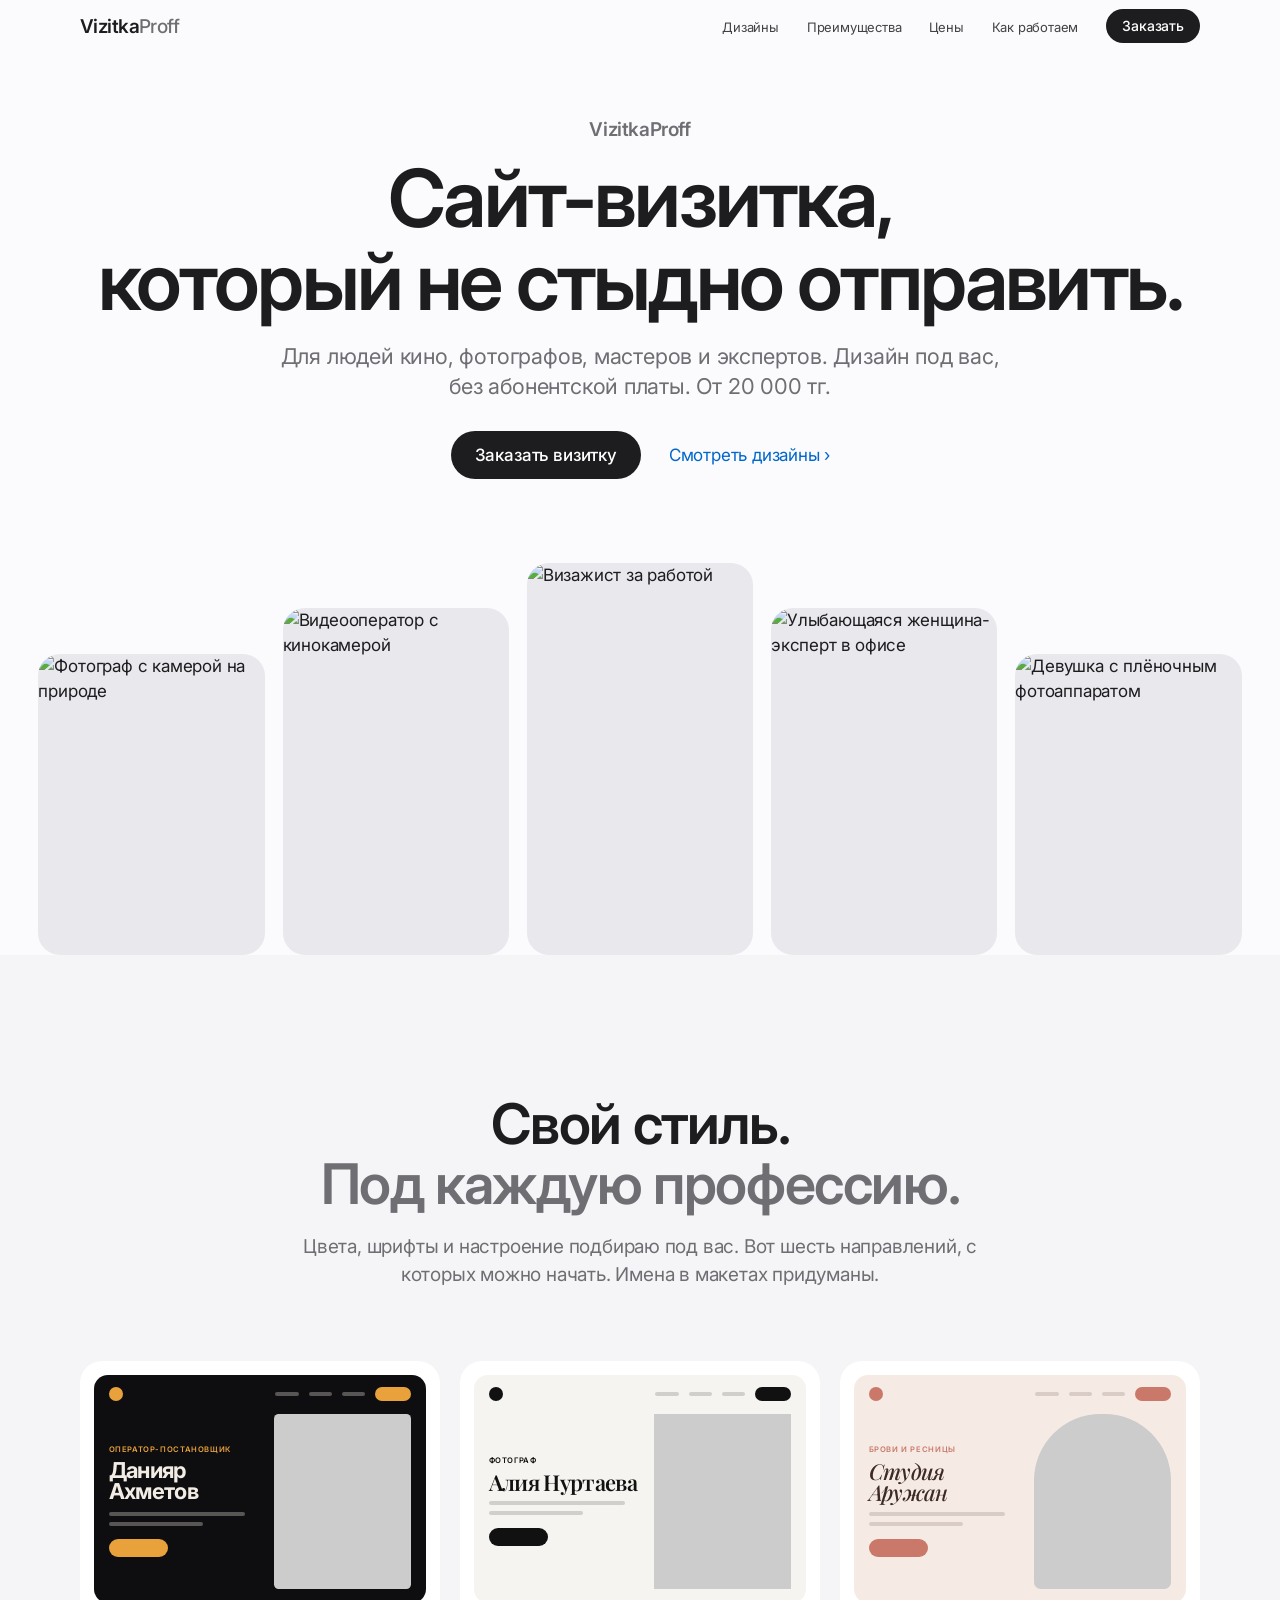
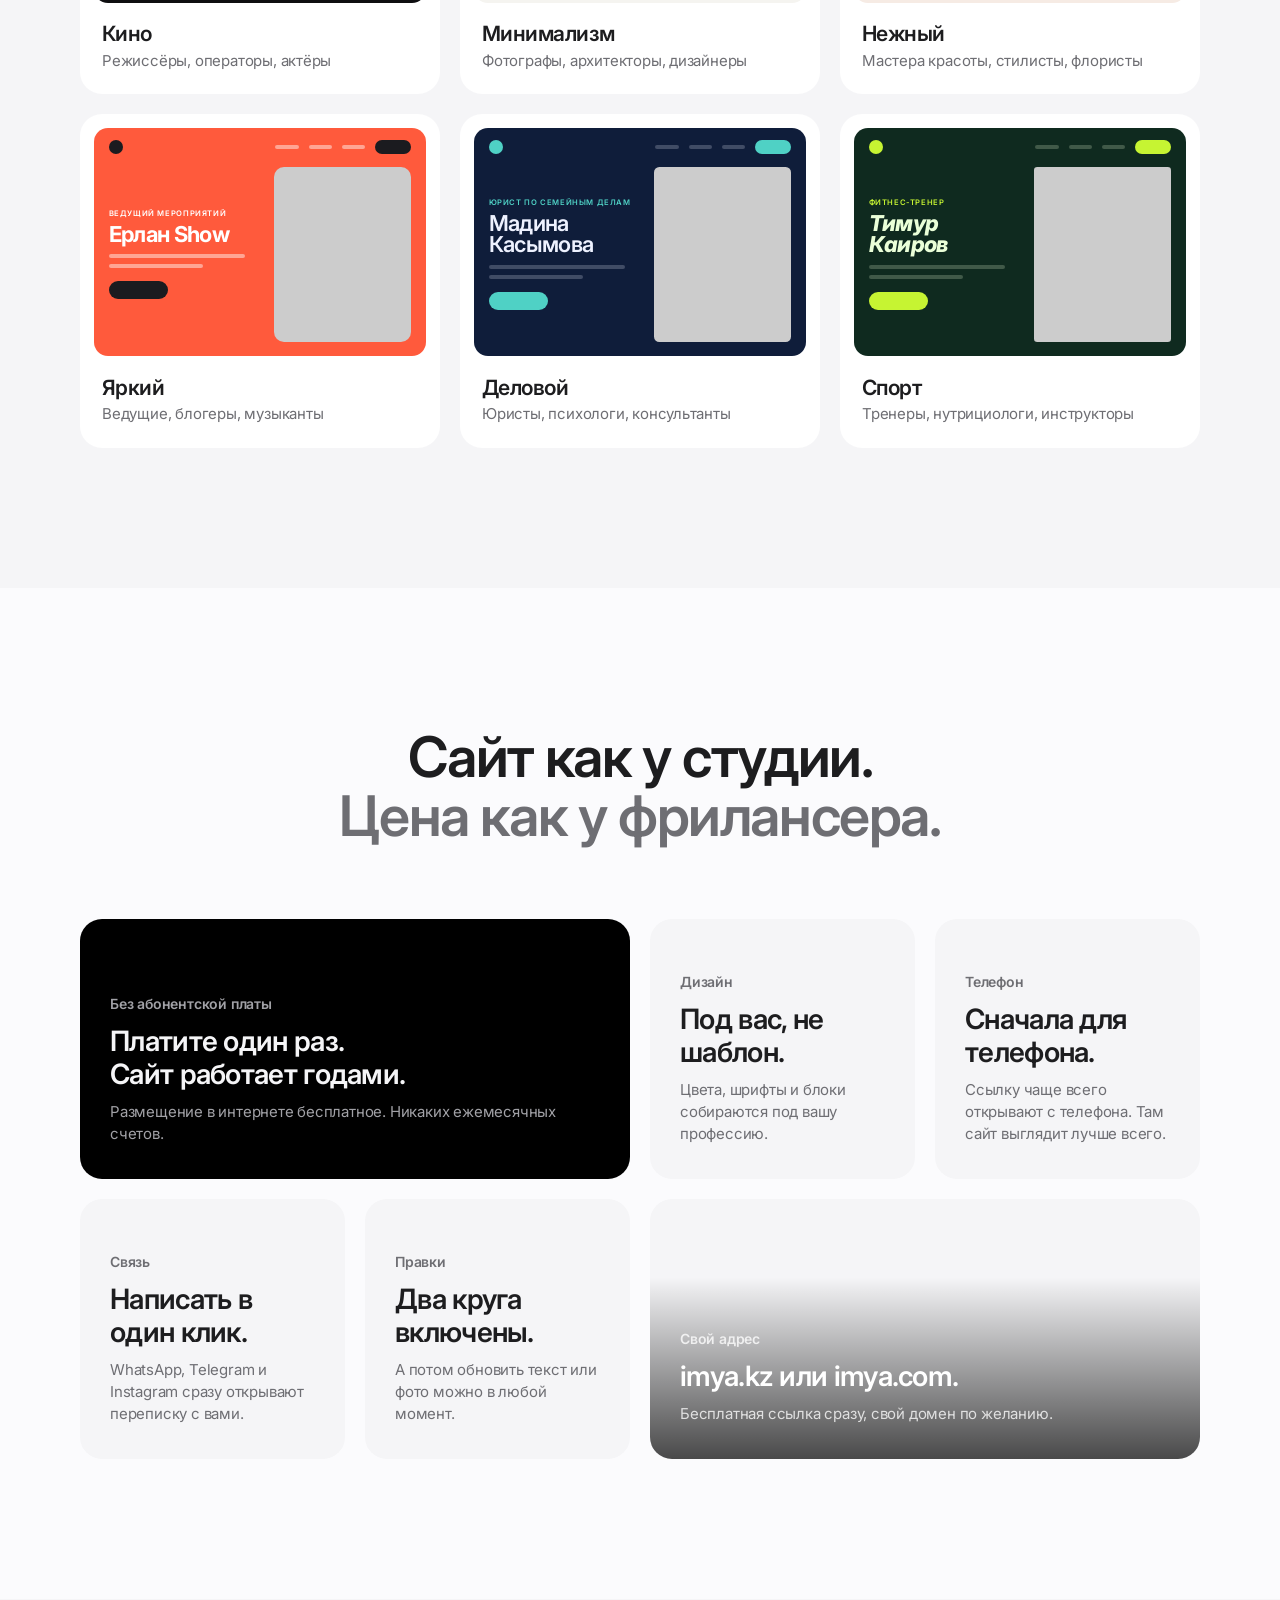
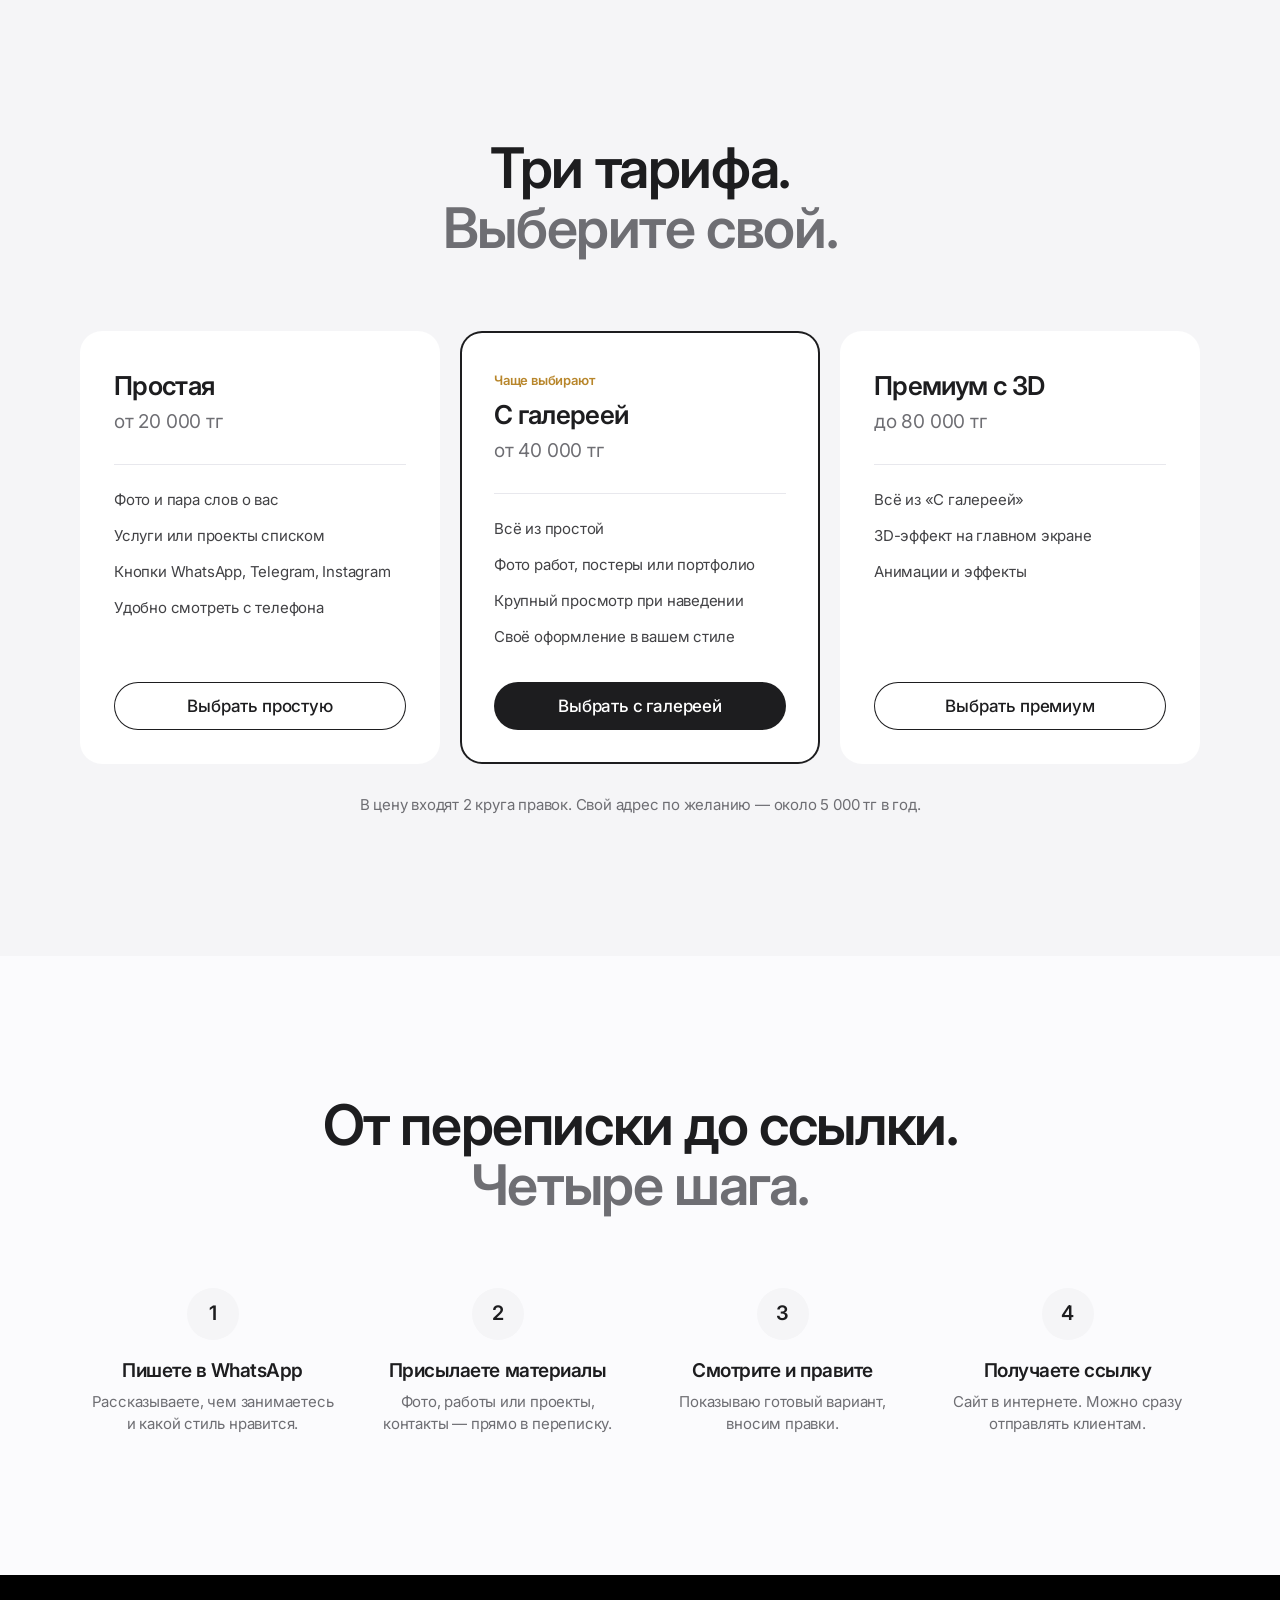
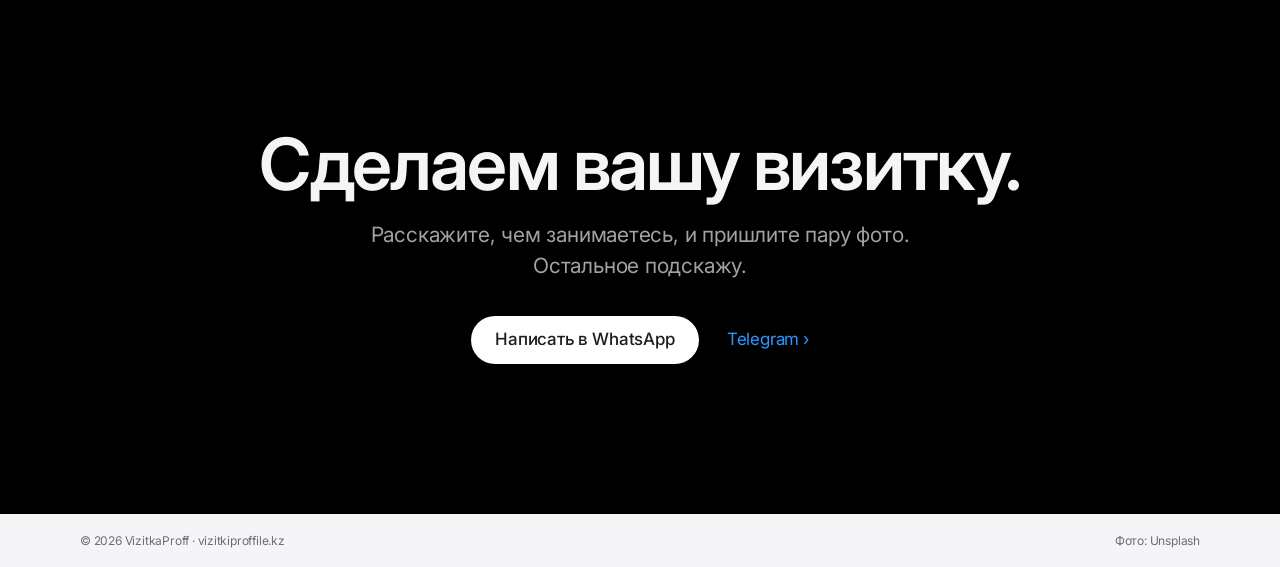
==== commit fae0dd2b: "Убрана ссылка на личный Instagram из контактов студии Co-Authored-By: Claude Opus 5.5 <noreply@anthr" ====
--- a/index.html
+++ b/index.html
@@ -203,7 +203,6 @@
         <div class="actions actions--center">
           <a class="btn btn--light" href="https://wa.me/77089899151?text=%D0%97%D0%B4%D1%80%D0%B0%D0%B2%D1%81%D1%82%D0%B2%D1%83%D0%B9%D1%82%D0%B5%21%20%D0%A5%D0%BE%D1%87%D1%83%20%D1%81%D0%B0%D0%B9%D1%82-%D0%B2%D0%B8%D0%B7%D0%B8%D1%82%D0%BA%D1%83." target="_blank" rel="noopener">Написать в WhatsApp</a>
           <a class="link link--light" href="https://t.me/OkaySkay" target="_blank" rel="noopener">Telegram <span aria-hidden="true">›</span></a>
-          <a class="link link--light" href="https://www.instagram.com/okayskay" target="_blank" rel="noopener">Instagram <span aria-hidden="true">›</span></a>
         </div>
       </div>
     </section>
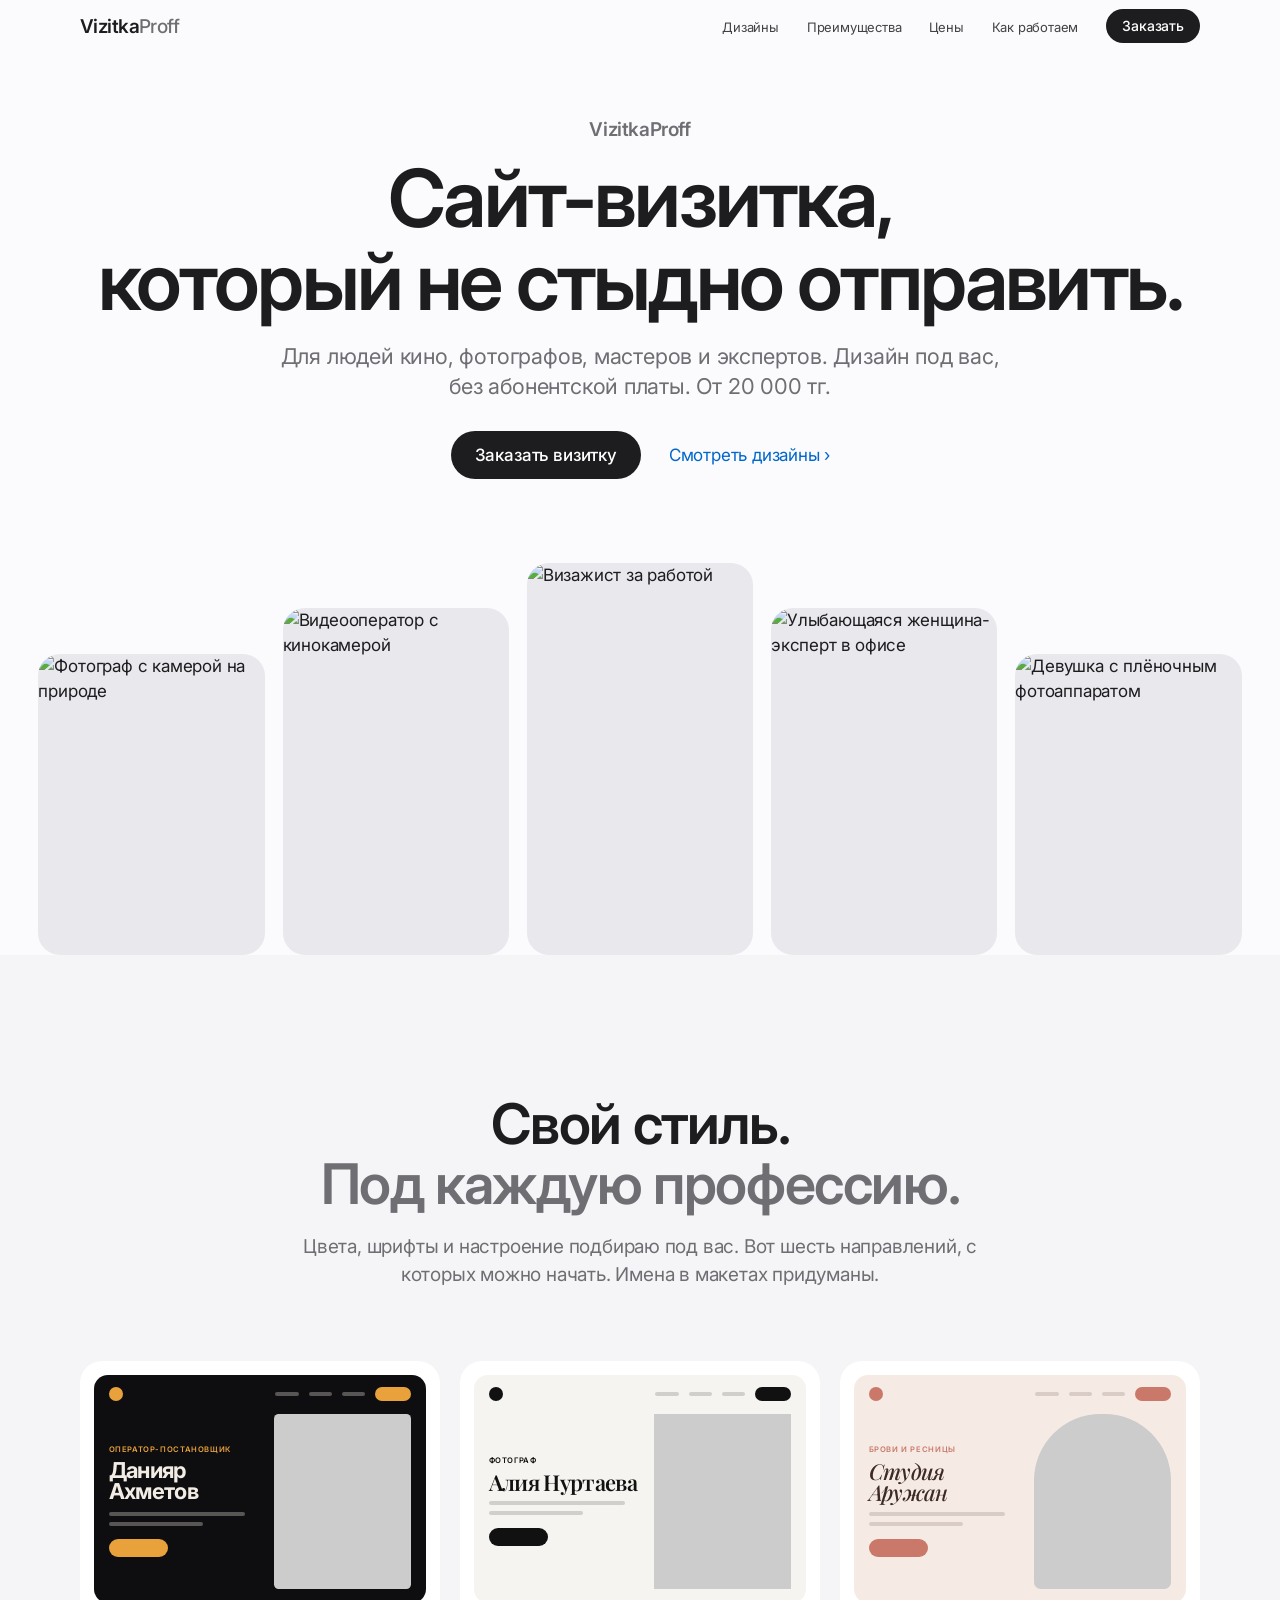
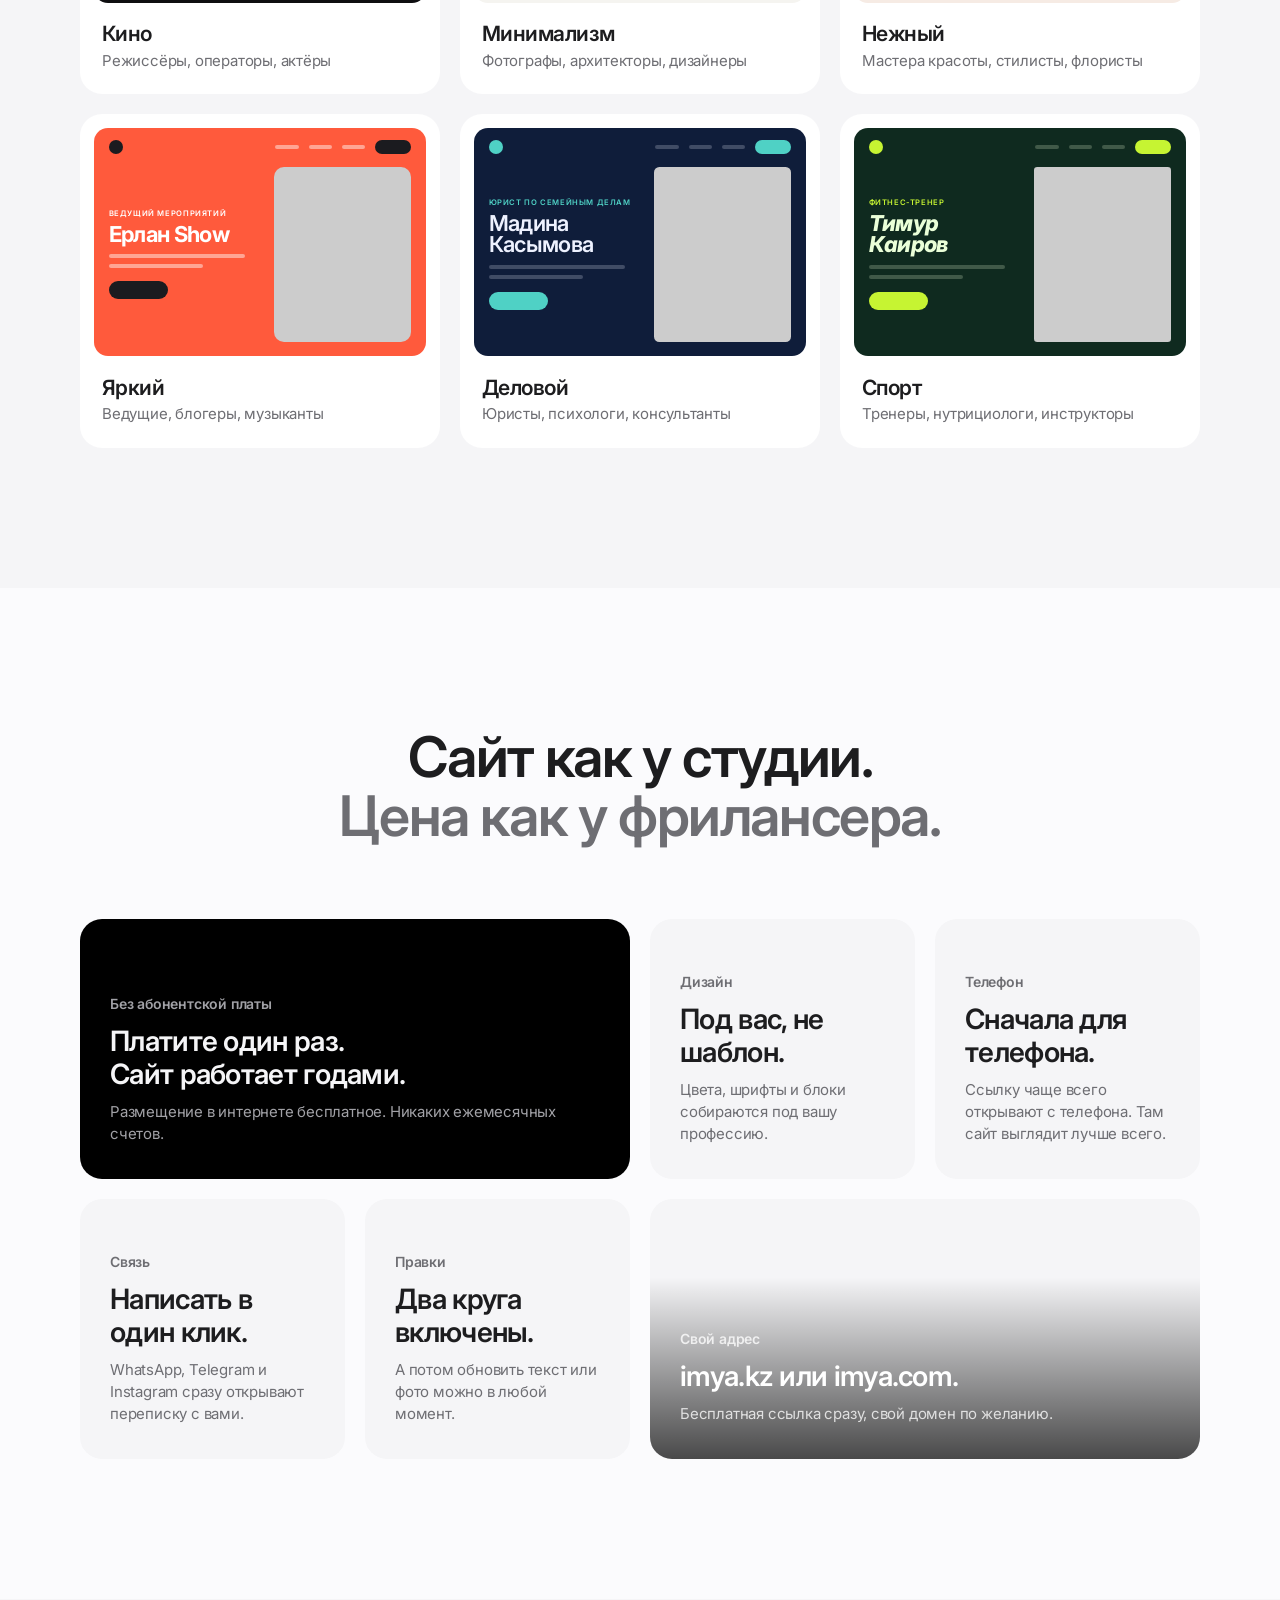
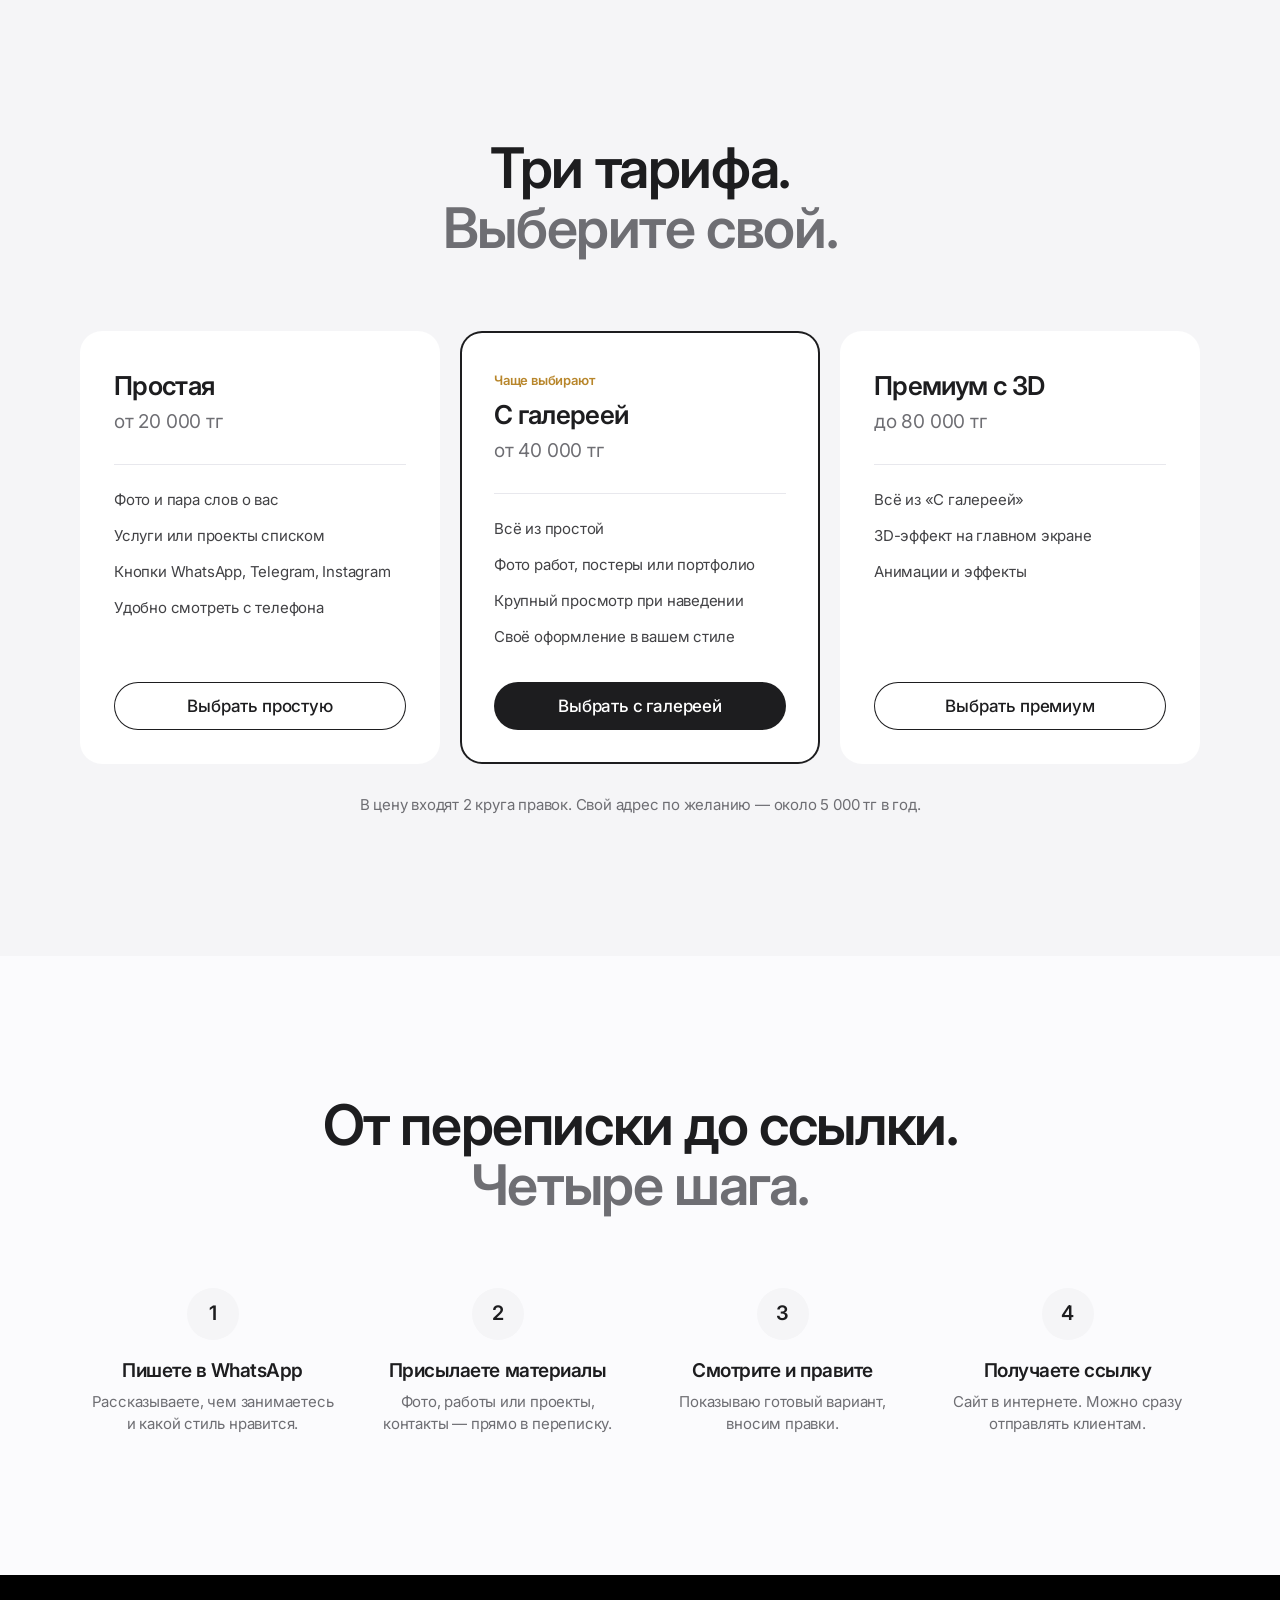
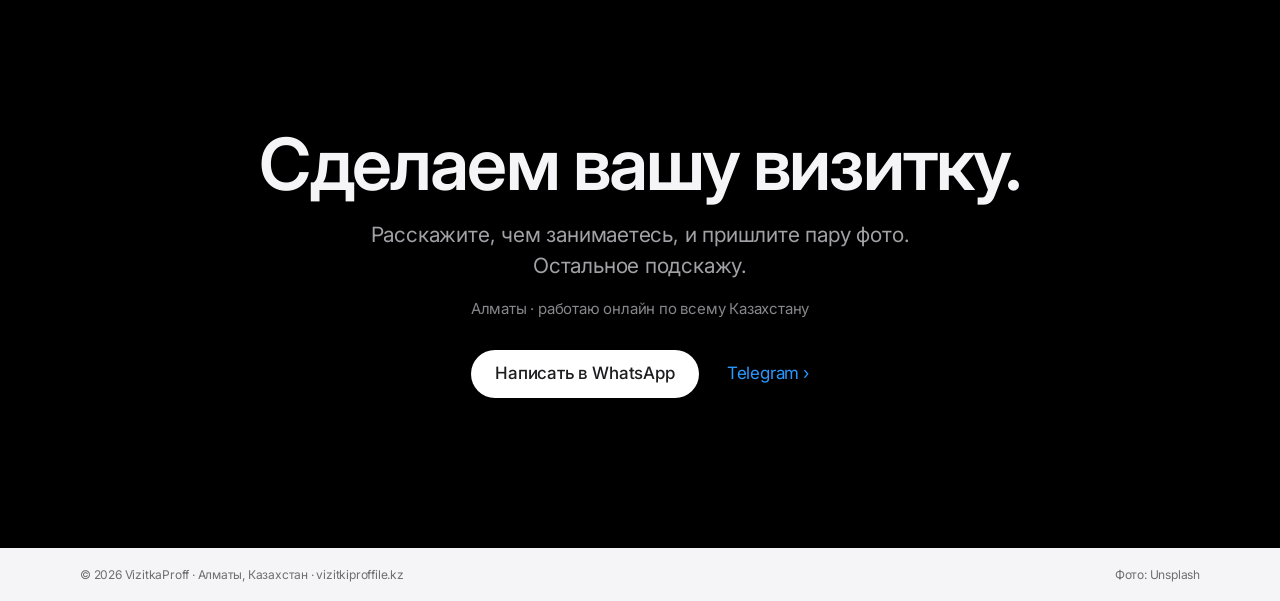
==== commit b8603e1c: "Указан регион: Алматы, работа онлайн по Казахстану Co-Authored-By: Claude Opus 5.5 <noreply@anthropi" ====
--- a/index.html
+++ b/index.html
@@ -3,19 +3,42 @@
 <head>
   <meta charset="utf-8" />
   <meta name="viewport" content="width=device-width, initial-scale=1" />
-  <title>VizitkaProff — личные сайты-визитки от 20 000 тг</title>
-  <meta name="description" content="Личные сайты-визитки для людей кино, фотографов, мастеров и экспертов. Дизайн под вас, без абонентской платы. От 20 000 тг." />
+  <title>Сайт-визитка под ключ в Казахстане от 20 000 тг — VizitkaProff</title>
+  <meta name="description" content="Сделаю личный сайт-визитку под ключ: для актёров, режиссёров, фотографов, мастеров красоты, тренеров и экспертов. Дизайн под вас, без абонентской платы. От 20 000 тг, Казахстан." />
   <meta property="og:title" content="VizitkaProff — личные сайты-визитки" />
   <meta property="og:description" content="Сайт-визитка, который не стыдно отправить. От 20 000 тг." />
   <meta property="og:type" content="website" />
   <meta property="og:url" content="https://vizitkiproffile.kz/" />
+  <meta name="yandex-verification" content="a05d63e193308bf9" />
+  <link rel="canonical" href="https://vizitkiproffile.kz/" />
+  <meta property="og:image" content="https://images.unsplash.com/photo-1587050265310-1a2d98ccce5f?w=1200&h=630&fit=crop&crop=faces,center&q=75&auto=format" />
+  <meta property="og:locale" content="ru_KZ" />
+  <meta name="twitter:card" content="summary_large_image" />
+  <script type="application/ld+json">
+  {
+    "@context": "https://schema.org",
+    "@type": "ProfessionalService",
+    "name": "VizitkaProff",
+    "url": "https://vizitkiproffile.kz/",
+    "description": "Личные сайты-визитки под ключ для людей кино, фотографов, мастеров и экспертов.",
+    "areaServed": { "@type": "Country", "name": "Казахстан" },
+    "address": { "@type": "PostalAddress", "addressLocality": "Алматы", "addressCountry": "KZ" },
+    "priceRange": "20000–80000 KZT",
+    "sameAs": ["https://t.me/OkaySkay"],
+    "makesOffer": [
+      { "@type": "Offer", "name": "Простая визитка", "price": "20000", "priceCurrency": "KZT" },
+      { "@type": "Offer", "name": "Визитка с галереей", "price": "40000", "priceCurrency": "KZT" },
+      { "@type": "Offer", "name": "Премиум визитка с 3D", "price": "80000", "priceCurrency": "KZT" }
+    ]
+  }
+  </script>
   <meta name="theme-color" content="#fbfbfd" />
   <link rel="icon" href="data:image/svg+xml,%3Csvg xmlns='http://www.w3.org/2000/svg' viewBox='0 0 64 64'%3E%3Crect width='64' height='64' rx='14' fill='%231d1d1f'/%3E%3Ctext x='32' y='44' font-family='Arial' font-weight='700' font-size='32' fill='%23ffffff' text-anchor='middle'%3EV%3C/text%3E%3C/svg%3E" />
   <link rel="preconnect" href="https://fonts.googleapis.com" />
   <link rel="preconnect" href="https://fonts.gstatic.com" crossorigin />
   <link rel="preconnect" href="https://images.unsplash.com" />
   <link href="https://fonts.googleapis.com/css2?family=Inter:wght@400;500;600;700&family=Playfair+Display:ital,wght@0,600;1,500&display=swap" rel="stylesheet" />
-  <link rel="stylesheet" href="style.css?v=4" />
+  <link rel="stylesheet" href="style.css?v=5" />
 </head>
 <body>
   <a class="skip" href="#main">К содержанию</a>
@@ -200,6 +223,7 @@
       <div class="wrap contact__in">
         <h2>Сделаем вашу визитку.</h2>
         <p class="contact__lead">Расскажите, чем занимаетесь, и пришлите пару фото. Остальное подскажу.</p>
+        <p class="contact__geo">Алматы · работаю онлайн по всему Казахстану</p>
         <div class="actions actions--center">
           <a class="btn btn--light" href="https://wa.me/77089899151?text=%D0%97%D0%B4%D1%80%D0%B0%D0%B2%D1%81%D1%82%D0%B2%D1%83%D0%B9%D1%82%D0%B5%21%20%D0%A5%D0%BE%D1%87%D1%83%20%D1%81%D0%B0%D0%B9%D1%82-%D0%B2%D0%B8%D0%B7%D0%B8%D1%82%D0%BA%D1%83." target="_blank" rel="noopener">Написать в WhatsApp</a>
           <a class="link link--light" href="https://t.me/OkaySkay" target="_blank" rel="noopener">Telegram <span aria-hidden="true">›</span></a>
@@ -210,7 +234,7 @@
 
   <footer class="footer">
     <div class="wrap footer__row">
-      <span>© <span id="year"></span> VizitkaProff · vizitkiproffile.kz</span>
+      <span>© <span id="year"></span> VizitkaProff · Алматы, Казахстан · vizitkiproffile.kz</span>
       <span>Фото: Unsplash</span>
     </div>
   </footer>
--- a/style.css
+++ b/style.css
@@ -167,6 +167,7 @@
 .contact h2 { font-size: clamp(40px, 6vw, 72px); margin-bottom: 18px; }
 .contact__lead { color: #a1a1a6; font-size: 21px; max-width: 30em; margin: 0 auto 34px; }
 .actions--center { justify-content: center; }
+.contact__geo { color: #86868b; font-size: 15px; margin: -18px auto 30px; }
 
 /* Подвал */
 .footer { background: var(--alt); color: var(--muted); font-size: 12px; padding: 18px 0; }
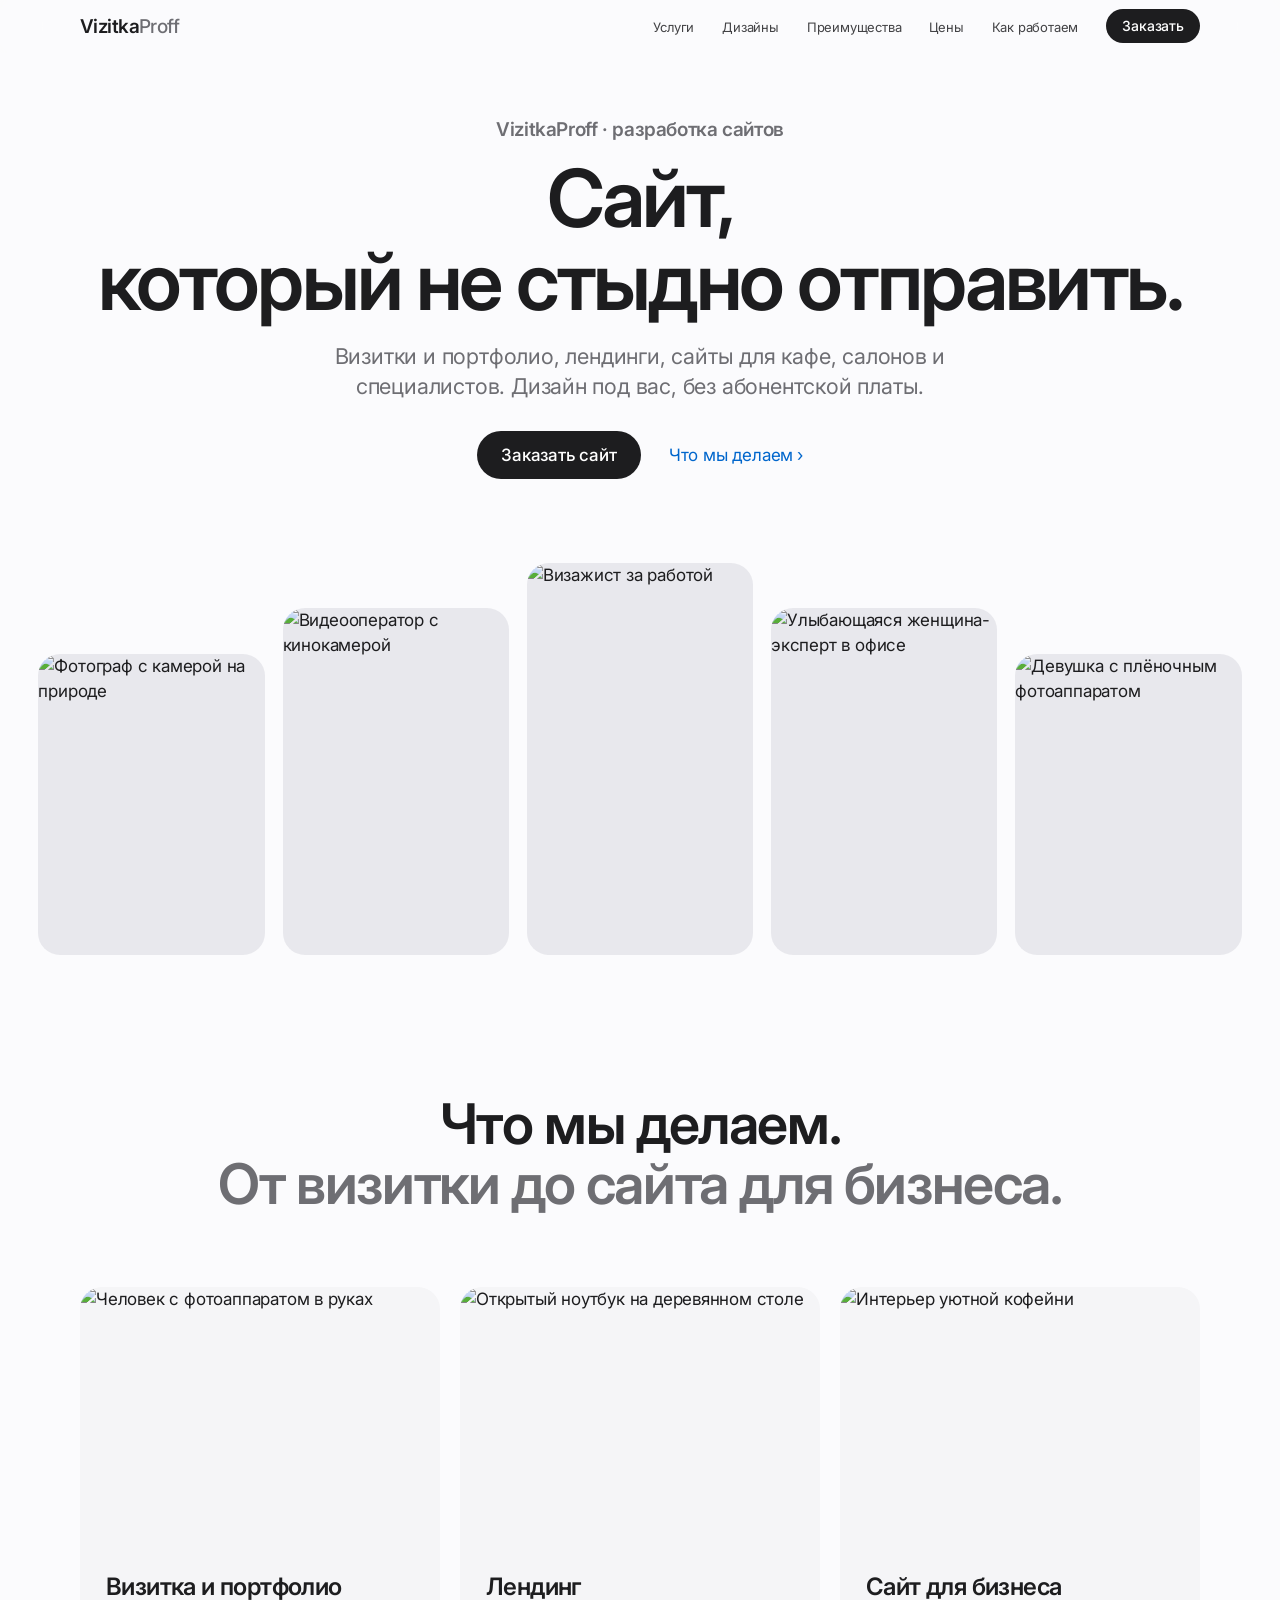
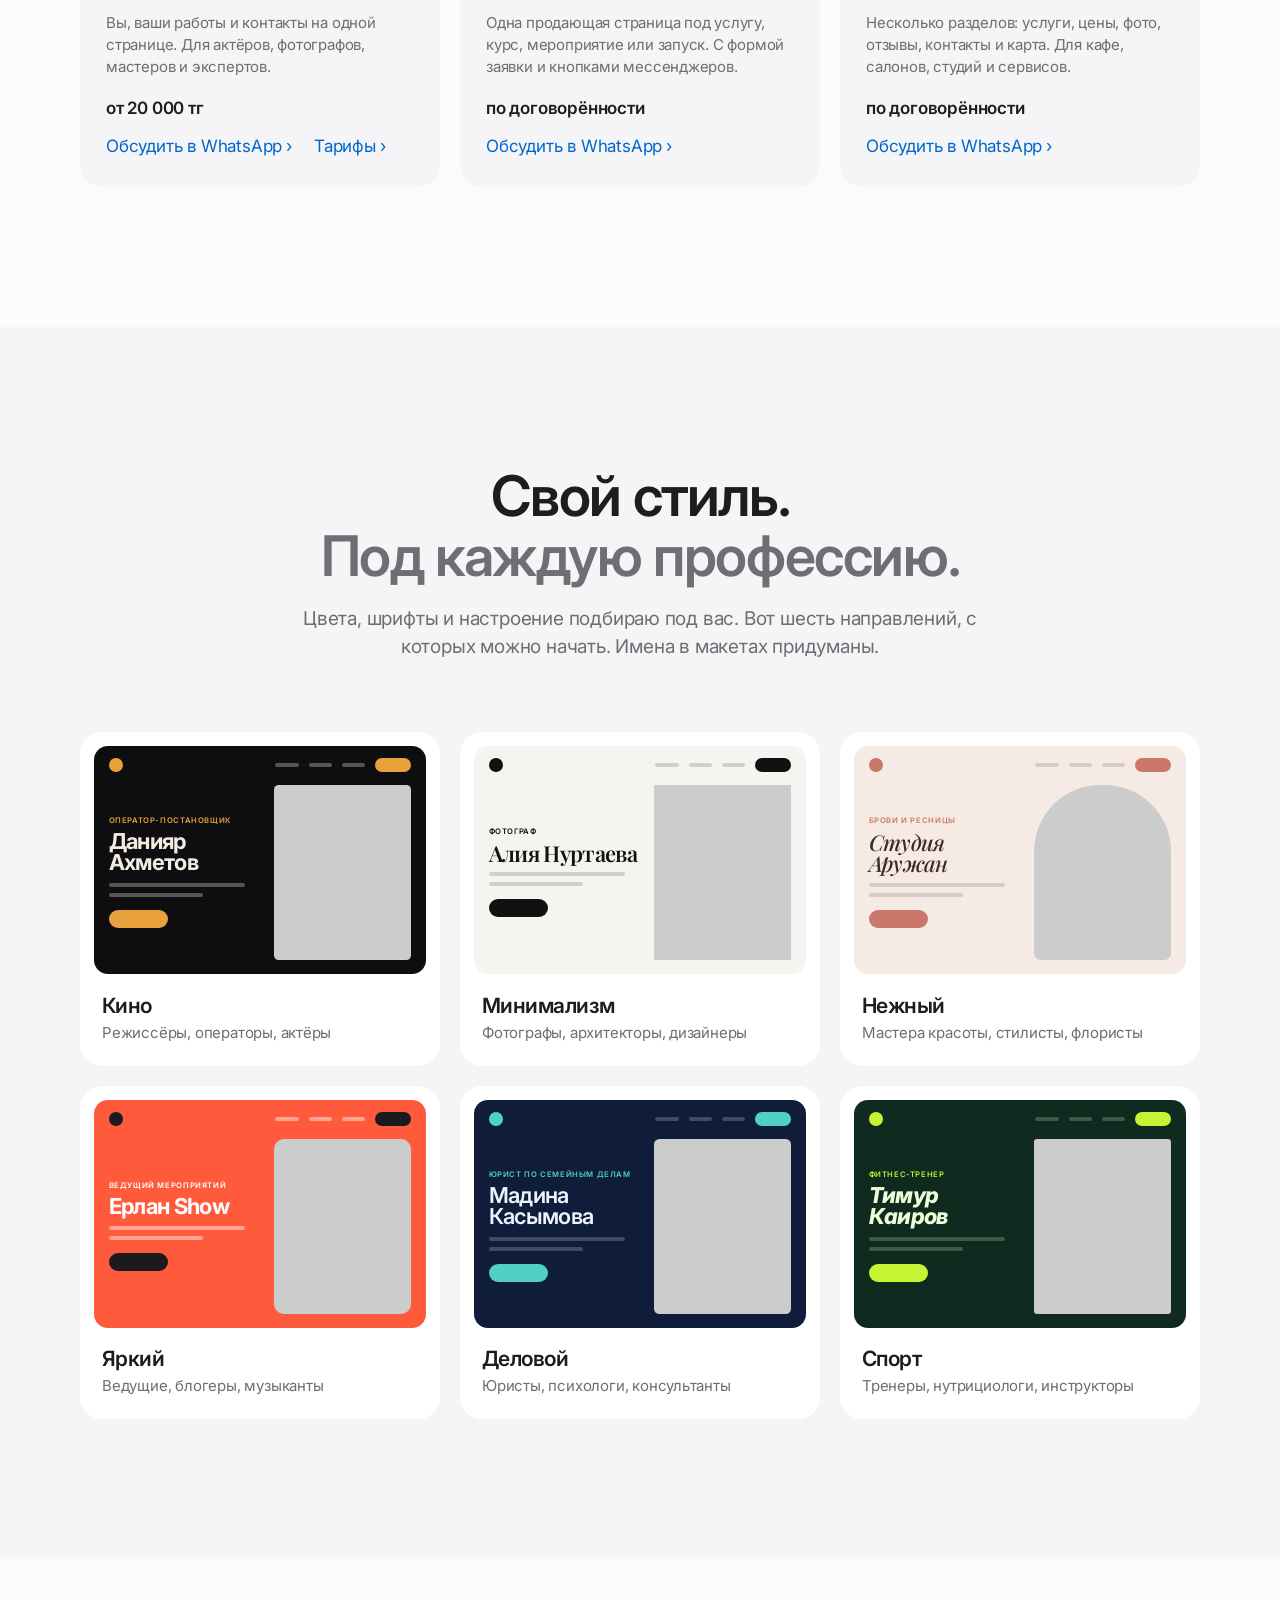
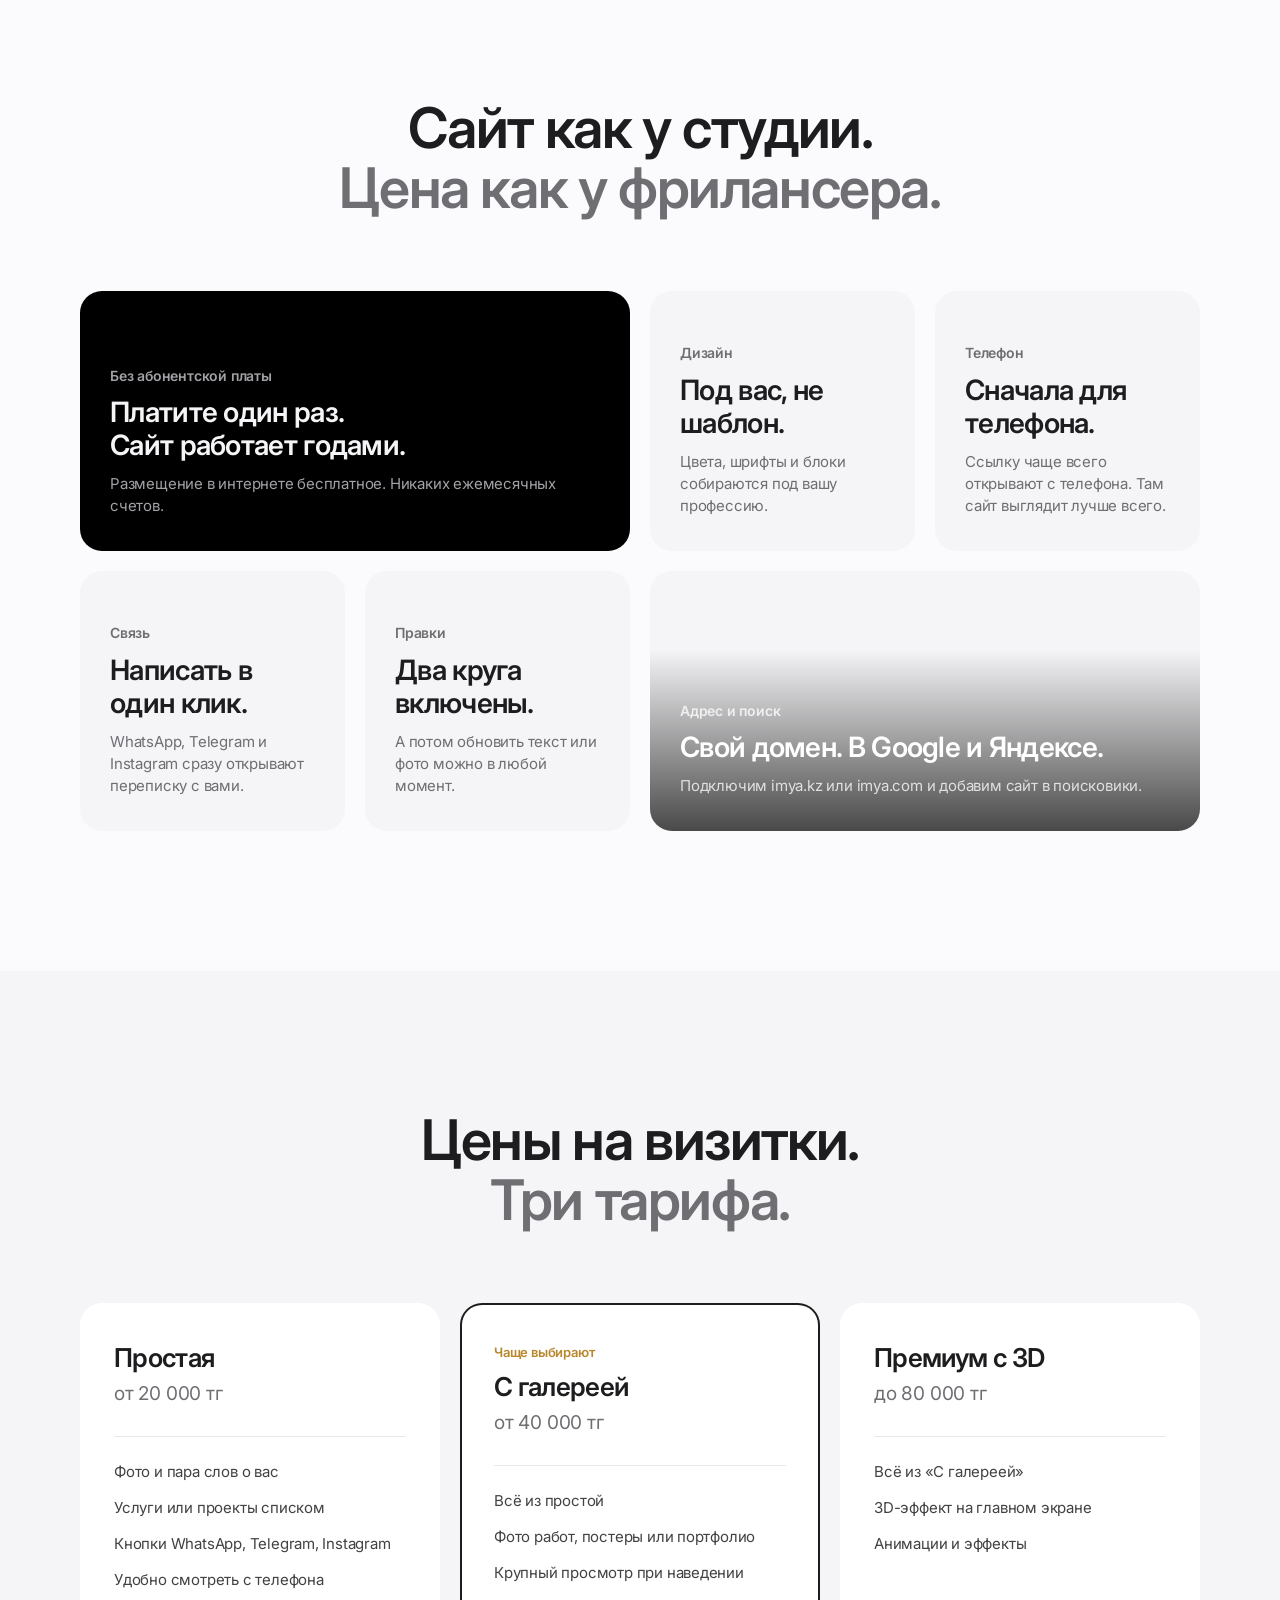
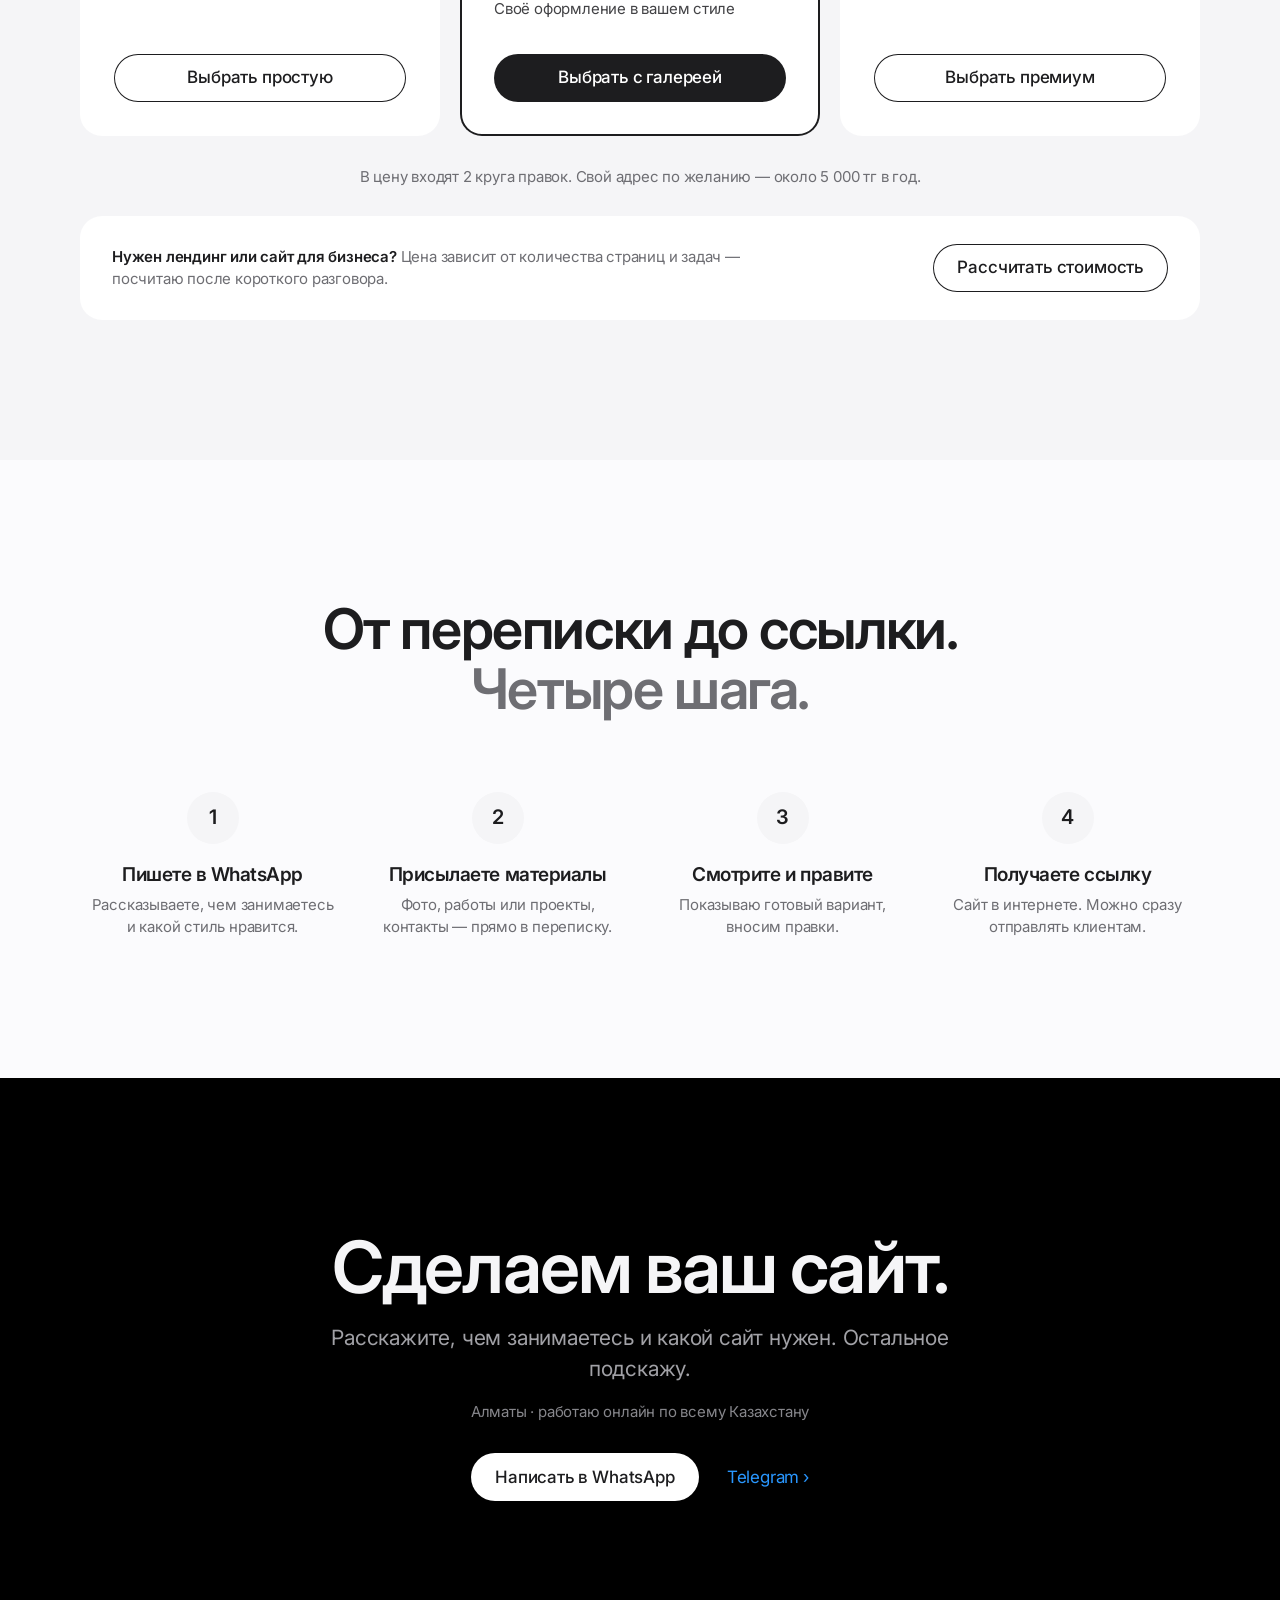
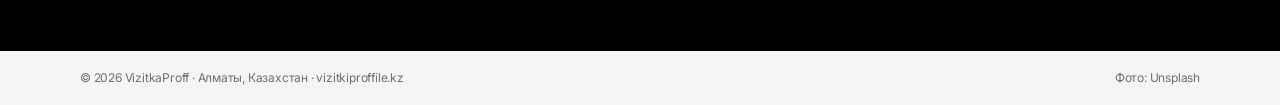
==== commit d8dd8022: "Расширение услуг: раздел «Что мы делаем» — визитки, лендинги, сайты для бизнеса Новые заголовки и оп" ====
--- a/index.html
+++ b/index.html
@@ -3,10 +3,10 @@
 <head>
   <meta charset="utf-8" />
   <meta name="viewport" content="width=device-width, initial-scale=1" />
-  <title>Сайт-визитка под ключ в Казахстане от 20 000 тг — VizitkaProff</title>
-  <meta name="description" content="Сделаю личный сайт-визитку под ключ: для актёров, режиссёров, фотографов, мастеров красоты, тренеров и экспертов. Дизайн под вас, без абонентской платы. От 20 000 тг, Казахстан." />
+  <title>Разработка сайтов под ключ в Казахстане: визитки, лендинги, сайты для бизнеса — VizitkaProff</title>
+  <meta name="description" content="Разработка сайтов под ключ: сайты-визитки и портфолио от 20 000 тг, лендинги и сайты для малого бизнеса. Дизайн под вас, без абонентской платы, выход в Google и Яндекс. Алматы, весь Казахстан." />
   <meta property="og:title" content="VizitkaProff — личные сайты-визитки" />
-  <meta property="og:description" content="Сайт-визитка, который не стыдно отправить. От 20 000 тг." />
+  <meta property="og:description" content="Сайты-визитки, лендинги и сайты для бизнеса под ключ. Визитка от 20 000 тг." />
   <meta property="og:type" content="website" />
   <meta property="og:url" content="https://vizitkiproffile.kz/" />
   <meta name="yandex-verification" content="a05d63e193308bf9" />
@@ -20,7 +20,7 @@
     "@type": "ProfessionalService",
     "name": "VizitkaProff",
     "url": "https://vizitkiproffile.kz/",
-    "description": "Личные сайты-визитки под ключ для людей кино, фотографов, мастеров и экспертов.",
+    "description": "Разработка сайтов под ключ: сайты-визитки, портфолио, лендинги и сайты для малого бизнеса.",
     "areaServed": { "@type": "Country", "name": "Казахстан" },
     "address": { "@type": "PostalAddress", "addressLocality": "Алматы", "addressCountry": "KZ" },
     "priceRange": "20000–80000 KZT",
@@ -28,7 +28,9 @@
     "makesOffer": [
       { "@type": "Offer", "name": "Простая визитка", "price": "20000", "priceCurrency": "KZT" },
       { "@type": "Offer", "name": "Визитка с галереей", "price": "40000", "priceCurrency": "KZT" },
-      { "@type": "Offer", "name": "Премиум визитка с 3D", "price": "80000", "priceCurrency": "KZT" }
+      { "@type": "Offer", "name": "Премиум визитка с 3D", "price": "80000", "priceCurrency": "KZT" },
+      { "@type": "Offer", "name": "Лендинг" },
+      { "@type": "Offer", "name": "Сайт для бизнеса" }
     ]
   }
   </script>
@@ -38,7 +40,7 @@
   <link rel="preconnect" href="https://fonts.gstatic.com" crossorigin />
   <link rel="preconnect" href="https://images.unsplash.com" />
   <link href="https://fonts.googleapis.com/css2?family=Inter:wght@400;500;600;700&family=Playfair+Display:ital,wght@0,600;1,500&display=swap" rel="stylesheet" />
-  <link rel="stylesheet" href="style.css?v=5" />
+  <link rel="stylesheet" href="style.css?v=6" />
 </head>
 <body>
   <a class="skip" href="#main">К содержанию</a>
@@ -48,6 +50,7 @@
       <a class="logo" href="#top" aria-label="VizitkaProff — на главную">Vizitka<span>Proff</span></a>
       <nav aria-label="Разделы">
         <ul class="nav__links">
+          <li><a href="#services">Услуги</a></li>
           <li><a href="#styles">Дизайны</a></li>
           <li><a href="#why">Преимущества</a></li>
           <li><a href="#price">Цены</a></li>
@@ -61,16 +64,53 @@
   <main id="main">
     <section class="hero" id="top">
       <div class="wrap hero__text">
-        <p class="eyebrow" data-enter="1">VizitkaProff</p>
-        <h1 data-enter="2">Сайт-визитка,<br />который не стыдно отправить.</h1>
-        <p class="lead" data-enter="3">Для людей кино, фотографов, мастеров и экспертов. Дизайн под вас, без абонентской платы. От&nbsp;20&nbsp;000&nbsp;тг.</p>
+        <p class="eyebrow" data-enter="1">VizitkaProff · разработка сайтов</p>
+        <h1 data-enter="2">Сайт,<br />который не стыдно отправить.</h1>
+        <p class="lead" data-enter="3">Визитки и портфолио, лендинги, сайты для кафе, салонов и специалистов. Дизайн под вас, без абонентской платы.</p>
         <div class="actions" data-enter="4">
-          <a class="btn" href="#contact">Заказать визитку</a>
-          <a class="link" href="#styles">Смотреть дизайны <span aria-hidden="true">›</span></a>
+          <a class="btn" href="#contact">Заказать сайт</a>
+          <a class="link" href="#services">Что мы делаем <span aria-hidden="true">›</span></a>
         </div>
       </div>
       <div class="ribbon" data-enter="5">
         <figure class="ribbon__item ribbon__item--1"><img src="https://images.unsplash.com/photo-1622842182823-28bfbfba47e3?w=520&h=700&fit=crop&crop=faces,center&q=72&auto=format" alt="Фотограф с камерой на природе" width="520" height="700" loading="lazy" /></figure><figure class="ribbon__item ribbon__item--2"><img src="https://images.unsplash.com/photo-1587050265310-1a2d98ccce5f?w=520&h=700&fit=crop&crop=faces,center&q=72&auto=format" alt="Видеооператор с кинокамерой" width="520" height="700" /></figure><figure class="ribbon__item ribbon__item--3"><img src="https://images.unsplash.com/photo-1636023730877-233b9237d4ec?w=520&h=700&fit=crop&crop=faces,center&q=72&auto=format" alt="Визажист за работой" width="520" height="700" /></figure><figure class="ribbon__item ribbon__item--4"><img src="https://images.unsplash.com/photo-1573497161161-c3e73707e25c?w=520&h=700&fit=crop&crop=faces,center&q=72&auto=format" alt="Улыбающаяся женщина-эксперт в офисе" width="520" height="700" loading="lazy" /></figure><figure class="ribbon__item ribbon__item--5"><img src="https://images.unsplash.com/photo-1516575334481-f85287c2c82d?w=520&h=700&fit=crop&crop=faces,center&q=72&auto=format" alt="Девушка с плёночным фотоаппаратом" width="520" height="700" loading="lazy" /></figure>
+      </div>
+    </section>
+
+    <section class="section" id="services">
+      <div class="wrap">
+        <div class="head">
+          <h2>Что мы делаем.<br /><span>От визитки до сайта для бизнеса.</span></h2>
+        </div>
+        <div class="services">
+          <article class="service">
+            <figure class="service__pic"><img src="https://images.unsplash.com/photo-1593106584374-89259e7efb8b?w=720&h=520&fit=crop&crop=faces,center&q=72&auto=format" alt="Человек с фотоаппаратом в руках" width="720" height="520" loading="lazy" /></figure>
+            <div class="service__body">
+              <h3>Визитка и портфолио</h3>
+              <p>Вы, ваши работы и контакты на одной странице. Для актёров, фотографов, мастеров и экспертов.</p>
+              <p class="service__price">от 20 000 тг</p>
+              <div class="service__links"><a class="link" href="https://wa.me/77089899151?text=%D0%97%D0%B4%D1%80%D0%B0%D0%B2%D1%81%D1%82%D0%B2%D1%83%D0%B9%D1%82%D0%B5%21%20%D0%A5%D0%BE%D1%87%D1%83%20%D1%81%D0%B0%D0%B9%D1%82-%D0%B2%D0%B8%D0%B7%D0%B8%D1%82%D0%BA%D1%83." target="_blank" rel="noopener">Обсудить в WhatsApp <span aria-hidden="true">›</span></a><a class="link" href="#price">Тарифы <span aria-hidden="true">›</span></a></div>
+            </div>
+          </article>
+          <article class="service">
+            <figure class="service__pic"><img src="https://images.unsplash.com/photo-1541807084-5c52b6b3adef?w=720&h=520&fit=crop&crop=faces,center&q=72&auto=format" alt="Открытый ноутбук на деревянном столе" width="720" height="520" loading="lazy" /></figure>
+            <div class="service__body">
+              <h3>Лендинг</h3>
+              <p>Одна продающая страница под услугу, курс, мероприятие или запуск. С формой заявки и кнопками мессенджеров.</p>
+              <p class="service__price">по договорённости</p>
+              <div class="service__links"><a class="link" href="https://wa.me/77089899151?text=%D0%97%D0%B4%D1%80%D0%B0%D0%B2%D1%81%D1%82%D0%B2%D1%83%D0%B9%D1%82%D0%B5%21%20%D0%A5%D0%BE%D1%87%D1%83%20%D0%BB%D0%B5%D0%BD%D0%B4%D0%B8%D0%BD%D0%B3." target="_blank" rel="noopener">Обсудить в WhatsApp <span aria-hidden="true">›</span></a></div>
+            </div>
+          </article>
+          <article class="service">
+            <figure class="service__pic"><img src="https://images.unsplash.com/photo-1554118811-1e0d58224f24?w=720&h=520&fit=crop&crop=faces,center&q=72&auto=format" alt="Интерьер уютной кофейни" width="720" height="520" loading="lazy" /></figure>
+            <div class="service__body">
+              <h3>Сайт для бизнеса</h3>
+              <p>Несколько разделов: услуги, цены, фото, отзывы, контакты и карта. Для кафе, салонов, студий и сервисов.</p>
+              <p class="service__price">по договорённости</p>
+              <div class="service__links"><a class="link" href="https://wa.me/77089899151?text=%D0%97%D0%B4%D1%80%D0%B0%D0%B2%D1%81%D1%82%D0%B2%D1%83%D0%B9%D1%82%D0%B5%21%20%D0%A5%D0%BE%D1%87%D1%83%20%D1%81%D0%B0%D0%B9%D1%82%20%D0%B4%D0%BB%D1%8F%20%D0%B1%D0%B8%D0%B7%D0%BD%D0%B5%D1%81%D0%B0." target="_blank" rel="noopener">Обсудить в WhatsApp <span aria-hidden="true">›</span></a></div>
+            </div>
+          </article>
+        </div>
       </div>
     </section>
 
@@ -156,7 +196,7 @@
           <li class="tile"><p class="tile__kicker">Телефон</p><h3>Сначала для телефона.</h3><p>Ссылку чаще всего открывают с телефона. Там сайт выглядит лучше всего.</p></li>
           <li class="tile"><p class="tile__kicker">Связь</p><h3>Написать в один клик.</h3><p>WhatsApp, Telegram и Instagram сразу открывают переписку с вами.</p></li>
           <li class="tile"><p class="tile__kicker">Правки</p><h3>Два круга включены.</h3><p>А потом обновить текст или фото можно в любой момент.</p></li>
-          <li class="tile tile--wide tile--photo" style="background-image:url('https://images.unsplash.com/photo-1611784728558-6c7d9b409cdf?w=1200&h=600&fit=crop&crop=faces,center&q=72&auto=format')"><div><p class="tile__kicker">Свой адрес</p><h3>imya.kz или imya.com.</h3><p>Бесплатная ссылка сразу, свой домен по желанию.</p></div></li>
+          <li class="tile tile--wide tile--photo" style="background-image:url('https://images.unsplash.com/photo-1611784728558-6c7d9b409cdf?w=1200&h=600&fit=crop&crop=faces,center&q=72&auto=format')"><div><p class="tile__kicker">Адрес и поиск</p><h3>Свой домен. В Google и Яндексе.</h3><p>Подключим imya.kz или imya.com и добавим сайт в поисковики.</p></div></li>
         </ul>
       </div>
     </section>
@@ -164,7 +204,7 @@
     <section class="section section--alt" id="price">
       <div class="wrap">
         <div class="head">
-          <h2>Три тарифа.<br /><span>Выберите свой.</span></h2>
+          <h2>Цены на визитки.<br /><span>Три тарифа.</span></h2>
         </div>
         <div class="plans">
           <article class="plan">
@@ -202,6 +242,7 @@
           </article>
         </div>
         <p class="plans__note">В цену входят 2 круга правок. Свой адрес по желанию — около 5 000 тг в год.</p>
+        <div class="plans__more"><p><b>Нужен лендинг или сайт для бизнеса?</b> Цена зависит от количества страниц и задач — посчитаю после короткого разговора.</p><a class="btn btn--ghost" href="https://wa.me/77089899151?text=%D0%97%D0%B4%D1%80%D0%B0%D0%B2%D1%81%D1%82%D0%B2%D1%83%D0%B9%D1%82%D0%B5%21%20%D0%A5%D0%BE%D1%87%D1%83%20%D1%80%D0%B0%D1%81%D1%81%D1%87%D0%B8%D1%82%D0%B0%D1%82%D1%8C%20%D1%81%D1%82%D0%BE%D0%B8%D0%BC%D0%BE%D1%81%D1%82%D1%8C%20%D1%81%D0%B0%D0%B9%D1%82%D0%B0." target="_blank" rel="noopener">Рассчитать стоимость</a></div>
       </div>
     </section>
 
@@ -221,8 +262,8 @@
 
     <section class="contact" id="contact">
       <div class="wrap contact__in">
-        <h2>Сделаем вашу визитку.</h2>
-        <p class="contact__lead">Расскажите, чем занимаетесь, и пришлите пару фото. Остальное подскажу.</p>
+        <h2>Сделаем ваш сайт.</h2>
+        <p class="contact__lead">Расскажите, чем занимаетесь и какой сайт нужен. Остальное подскажу.</p>
         <p class="contact__geo">Алматы · работаю онлайн по всему Казахстану</p>
         <div class="actions actions--center">
           <a class="btn btn--light" href="https://wa.me/77089899151?text=%D0%97%D0%B4%D1%80%D0%B0%D0%B2%D1%81%D1%82%D0%B2%D1%83%D0%B9%D1%82%D0%B5%21%20%D0%A5%D0%BE%D1%87%D1%83%20%D1%81%D0%B0%D0%B9%D1%82-%D0%B2%D0%B8%D0%B7%D0%B8%D1%82%D0%BA%D1%83." target="_blank" rel="noopener">Написать в WhatsApp</a>
--- a/style.css
+++ b/style.css
@@ -196,3 +196,21 @@
   html { scroll-behavior: auto; }
   *, *::before, *::after { animation-duration: 0.01ms !important; animation-delay: 0s !important; transition-duration: 0.01ms !important; }
 }
+
+/* Услуги */
+.services { display: grid; grid-template-columns: repeat(3, 1fr); gap: 20px; }
+.service { display: flex; flex-direction: column; background: var(--alt); border-radius: var(--radius); overflow: hidden; transition: transform 0.4s var(--ease), box-shadow 0.4s var(--ease); }
+.service:hover { transform: translateY(-4px); box-shadow: 0 24px 50px -24px rgba(0, 0, 0, 0.25); }
+.service__pic { margin: 0; aspect-ratio: 72 / 52; overflow: hidden; }
+.service__pic img { width: 100%; height: 100%; object-fit: cover; transition: transform 0.8s var(--ease); }
+.service:hover .service__pic img { transform: scale(1.03); }
+.service__body { display: flex; flex-direction: column; flex: 1; padding: 26px 26px 18px; }
+.service h3 { font-size: 24px; margin-bottom: 10px; }
+.service__body > p:not(.service__price) { color: var(--muted); font-size: 15px; flex: 1; }
+.service__price { font-size: 17px; font-weight: 600; margin: 18px 0 4px; }
+.service__links { display: flex; flex-wrap: wrap; gap: 0 22px; }
+.plans__more { display: flex; align-items: center; justify-content: space-between; gap: 24px; margin-top: 28px; padding: 28px 32px; background: var(--white); border-radius: var(--radius); }
+.plans__more p { color: var(--muted); font-size: 15px; max-width: 44em; }
+.plans__more b { color: var(--ink); font-weight: 600; }
+.plans__more .btn { flex: none; }
+@media (max-width: 900px) { .services { grid-template-columns: 1fr; max-width: 520px; margin-inline: auto; } .plans__more { flex-direction: column; align-items: stretch; text-align: center; } }
